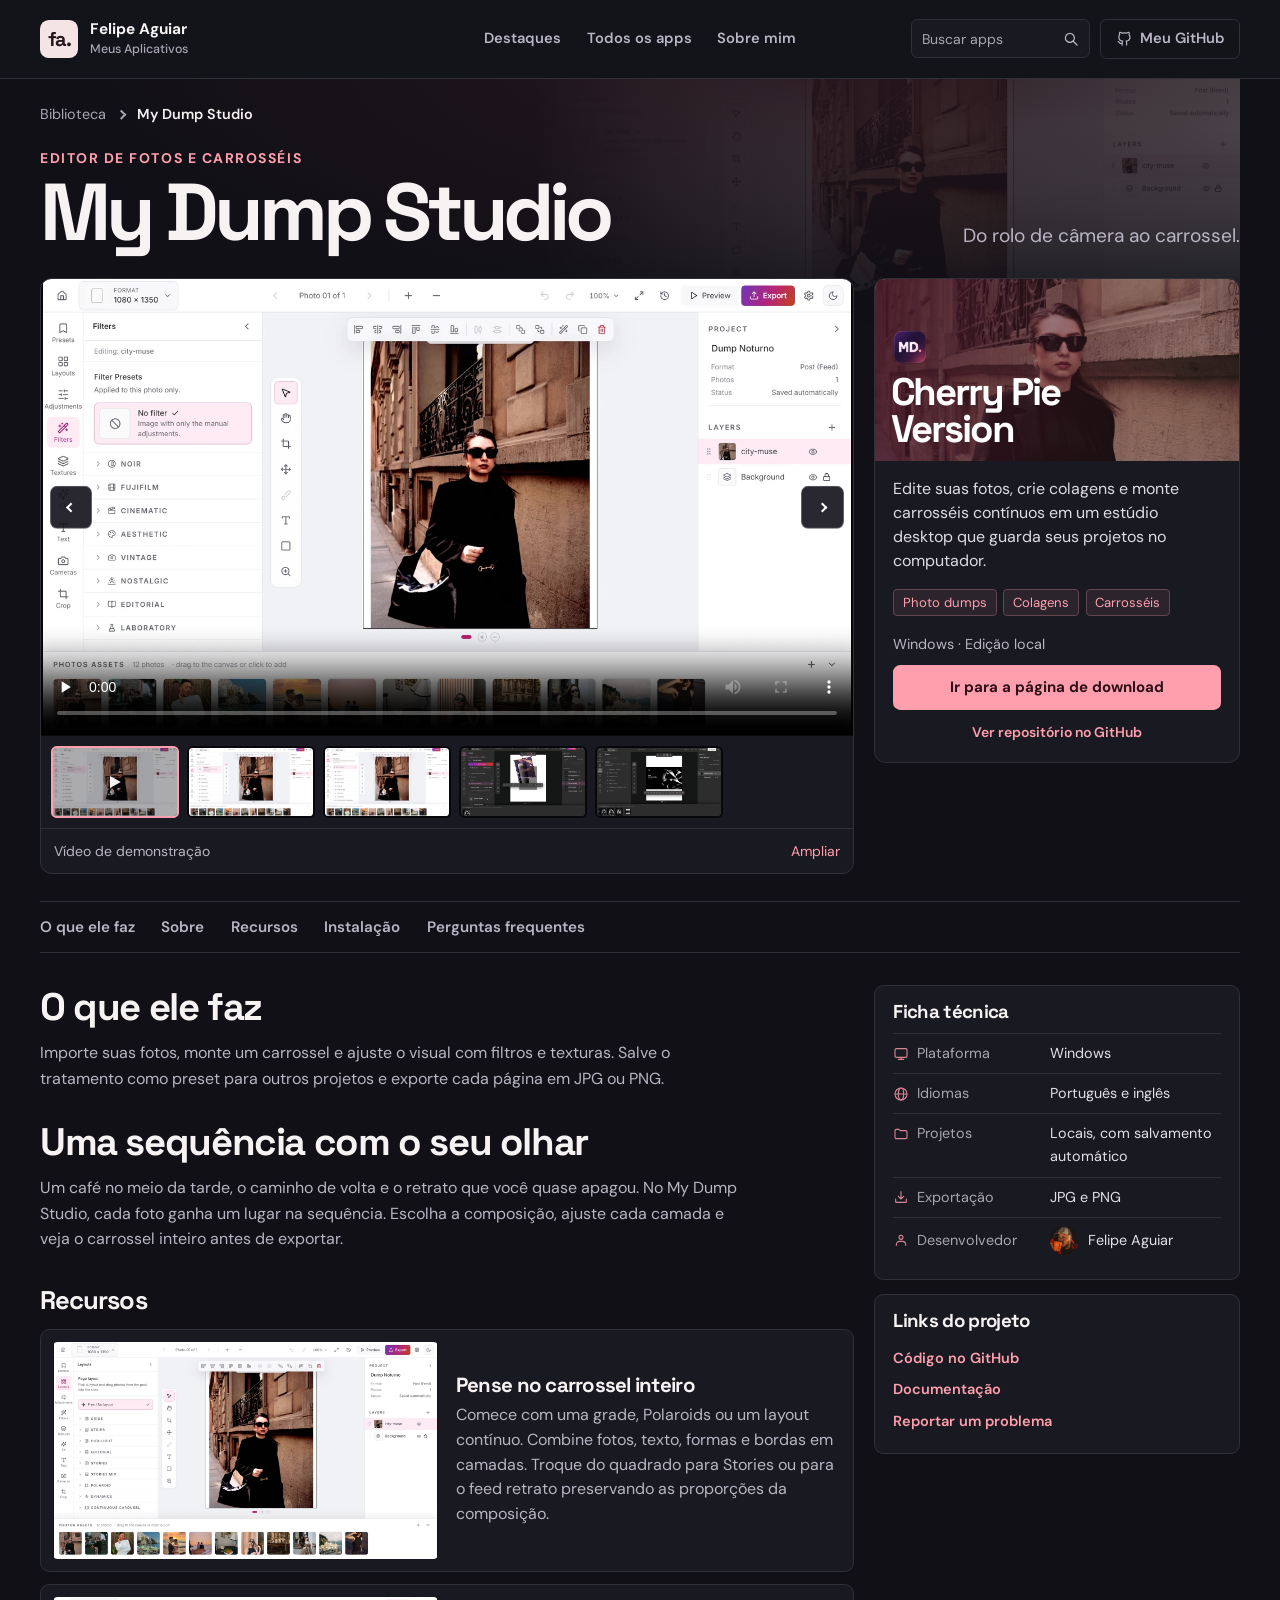
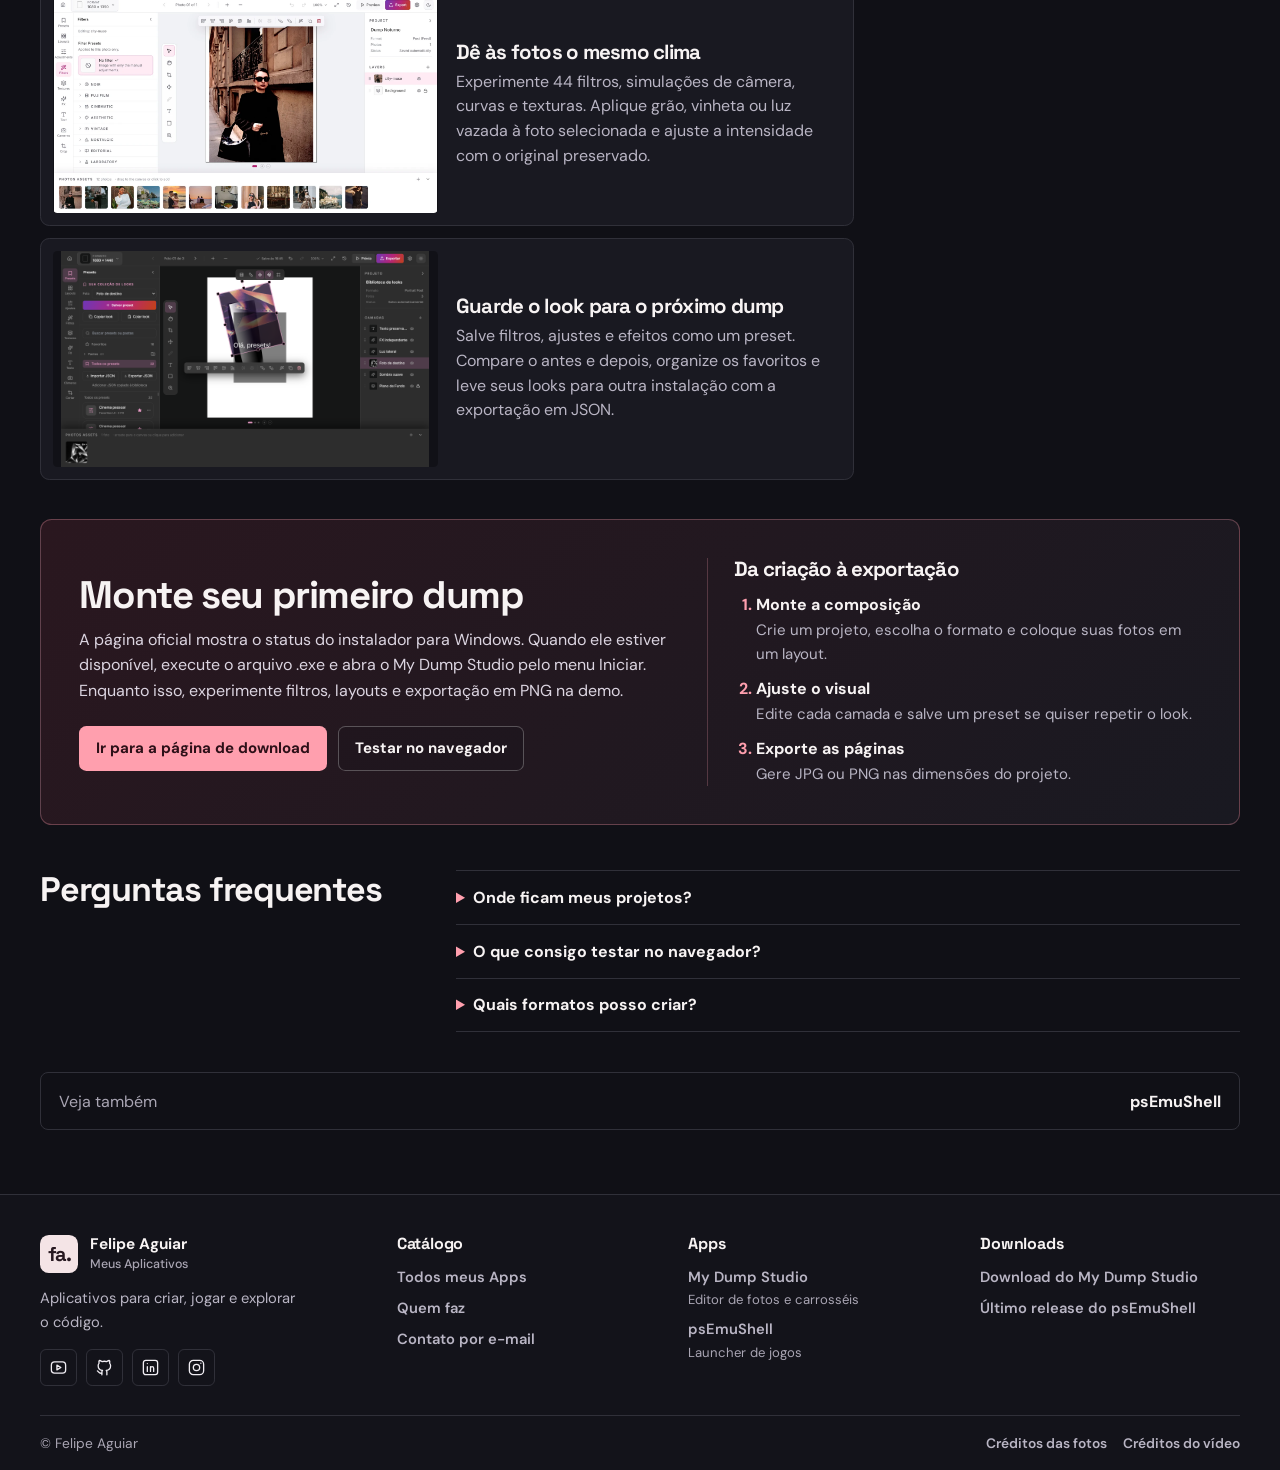
==== projetos/dump-studio/index.html @ 1579f142 "Adiciona resumo e ícones às páginas de produtos" ====
<!doctype html>
<html lang="pt-BR">
<head>
<meta charset="utf-8">
<meta name="viewport" content="width=device-width, initial-scale=1">
<meta name="theme-color" content="#101016">
<meta name="description" content="Edite suas fotos, crie colagens e monte carrosséis contínuos em um estúdio desktop que guarda seus projetos no computador.">
<meta property="og:type" content="website">
<meta property="og:title" content="My Dump Studio | Apps de Felipe Aguiar">
<meta property="og:description" content="Edite suas fotos, crie colagens e monte carrosséis contínuos em um estúdio desktop que guarda seus projetos no computador.">
<meta property="og:url" content="https://felipeaguiarcode.github.io/apps/projetos/dump-studio/">
<meta property="og:image" content="https://felipeaguiarcode.github.io/apps/assets/projects/dump/editor-filters.webp">
<link rel="canonical" href="https://felipeaguiarcode.github.io/apps/projetos/dump-studio/">
<link rel="icon" href="../../assets/favicon.svg" type="image/svg+xml">
<link rel="preconnect" href="https://fonts.googleapis.com">
<link rel="preconnect" href="https://fonts.gstatic.com" crossorigin>
<link href="https://fonts.googleapis.com/css2?family=DM+Sans:wght@400;500;600;700&family=Space+Grotesk:wght@400;500;600;700&display=swap" rel="stylesheet">
<link rel="stylesheet" href="../../assets/css/portfolio.css">
<title>My Dump Studio | Apps de Felipe Aguiar</title>
</head>
<body class="theme-dump">
<a class="skip-link" href="#conteudo">Pular para o conteúdo</a>
<header class="site-header">
  <div class="shell header-inner">
    <a class="brand" href="../../index.html"><span class="brand-mark" aria-hidden="true">fa.</span><span>Felipe Aguiar <small>Meus Aplicativos</small></span></a>
    <nav class="site-nav" aria-label="Menu principal">
      <a href="../../index.html#destaques">Destaques</a>
      <a href="../../index.html#projetos">Todos os apps</a>
      <a href="../../index.html#sobre">Sobre mim</a>
    </nav>
    <div class="header-actions">
      <form class="search-field site-search" role="search" aria-label="Busca principal" action="../../index.html#projetos" method="get">
        <input type="search" name="q" placeholder="Buscar apps" aria-label="Buscar apps" enterkeyhint="search">
        <button type="submit" aria-label="Pesquisar"><svg viewBox="0 0 24 24" width="18" height="18" fill="none" stroke="currentColor" stroke-width="1.65" stroke-linecap="round" stroke-linejoin="round" aria-hidden="true"><circle cx="10.5" cy="10.5" r="6"/><path d="m15 15 5 5"/></svg></button>
      </form>
      <a class="header-source" href="https://github.com/felipeAguiarCode" target="_blank" rel="noopener noreferrer"><svg viewBox="0 0 24 24" width="17" height="17" fill="none" stroke="currentColor" stroke-width="1.65" stroke-linecap="round" stroke-linejoin="round" aria-hidden="true"><path d="M9 19c-4.3 1.3-4.3-2.2-6-2.7m12 5v-3.3a2.9 2.9 0 0 0-.8-2.2c2.7-.3 5.5-1.3 5.5-6a4.7 4.7 0 0 0-1.3-3.3 4.3 4.3 0 0 0-.1-3.3s-1-.3-3.4 1.3a12.6 12.6 0 0 0-6.2 0C6.3 2.9 5.3 3.2 5.3 3.2a4.3 4.3 0 0 0-.1 3.3A4.7 4.7 0 0 0 4 9.8c0 4.7 2.8 5.7 5.5 6a2.9 2.9 0 0 0-.8 2.2v3.3"/></svg><span>Meu GitHub</span></a>
    </div>
  </div>
</header>
  <main id="conteudo" class="shell project">
  <div class="project-hero">
      <img class="project-backdrop" src="../../assets/projects/dump/editor-filters.webp" alt="">
    <nav class="breadcrumb" aria-label="Caminho da página"><a href="../../index.html">Biblioteca</a><span class="chevron" aria-hidden="true"></span><span aria-current="page">My Dump Studio</span></nav>
    <div class="project-heading">
      <div><p class="kicker">Editor de fotos e carrosséis</p><h1>My Dump Studio</h1></div>
      <p>Do rolo de câmera ao carrossel.</p>
    </div>
  </div>

  <div class="showcase">
    <figure class="gallery" data-gallery id="midia" aria-label="Galeria de My Dump Studio">
      <div class="gallery-stage" data-stage>
        <div class="gallery-media" data-media>
          <video src="../../assets/projects/dump/demo.mp4" poster="../../assets/projects/dump/editor-filters.webp" controls playsinline preload="none" aria-label="Vídeo de demonstração de My Dump Studio"></video>
        </div>
        <button class="gallery-nav previous" type="button" data-step="-1" aria-label="Mídia anterior" hidden><span class="chevron" aria-hidden="true"></span></button>
        <button class="gallery-nav next" type="button" data-step="1" aria-label="Próxima mídia" hidden><span class="chevron" aria-hidden="true"></span></button>
      </div>
      <div class="gallery-thumbs" data-thumbs role="group" aria-label="Vídeo e capturas" hidden>
        <button type="button" class="gallery-thumb" data-image="../../assets/projects/dump/editor-filters.webp" data-video="../../assets/projects/dump/demo.mp4" aria-label="Vídeo de demonstração" aria-pressed="true"><img src="../../assets/projects/dump/editor-filters.webp" alt="" loading="lazy"><span class="thumb-play"><span class="play-icon" aria-hidden="true"></span></span></button>
          <button type="button" class="gallery-thumb" data-image="../../assets/projects/dump/editor-filters.webp" aria-label="Painel de filtros e camadas do editor" aria-pressed="false"><img src="../../assets/projects/dump/editor-filters.webp" alt="" loading="lazy"></button>
          <button type="button" class="gallery-thumb" data-image="../../assets/projects/dump/editor-layouts.webp" aria-label="Layouts para colagens e carrosséis" aria-pressed="false"><img src="../../assets/projects/dump/editor-layouts.webp" alt="" loading="lazy"></button>
          <button type="button" class="gallery-thumb" data-image="../../assets/projects/dump/presets.png" aria-label="Biblioteca de presets no tema Noir" aria-pressed="false"><img src="../../assets/projects/dump/presets.png" alt="" loading="lazy"></button>
          <button type="button" class="gallery-thumb" data-image="../../assets/projects/dump/textures.png" aria-label="Painel de texturas e efeitos" aria-pressed="false"><img src="../../assets/projects/dump/textures.png" alt="" loading="lazy"></button>
      </div>
      <figcaption class="gallery-caption">
        <span data-caption aria-live="polite">Vídeo de demonstração</span>
        <button class="text-button" type="button" data-expand hidden>Ampliar</button>
      </figcaption>
    </figure>
    <aside class="summary" aria-label="Resumo de My Dump Studio">
      <div class="summary-art summary-art-dump">
        <img src="../../assets/projects/dump/city-muse.jpg" alt=""><span><img src="../../assets/projects/dump/app-icon.png" alt="" width="38" height="38"> Cherry Pie<br>Version</span>
      </div>
      <div class="summary-copy">
        <p>Edite suas fotos, crie colagens e monte carrosséis contínuos em um estúdio desktop que guarda seus projetos no computador.</p>
        <ul class="tags"><li>Photo dumps</li><li>Colagens</li><li>Carrosséis</li></ul>
        <p class="platform">Windows · Edição local</p>
        <a class="button primary" href="https://felipeaguiarcode.github.io/dump-studio/#download" target="_blank" rel="noopener noreferrer">Ir para a página de download</a>
        <a class="text-link" href="https://github.com/felipeAguiarCode/dump-studio" target="_blank" rel="noopener noreferrer">Ver repositório no GitHub</a>
      </div>
    </aside>
  </div>

  <nav class="section-nav" aria-label="Nesta página">
    <a href="#o-que-ele-faz">O que ele faz</a><a href="#sobre">Sobre</a><a href="#recursos">Recursos</a><a href="#instalacao">Instalação</a><a href="#perguntas">Perguntas frequentes</a>
  </nav>

  <div class="project-body">
    <div class="project-story">
      <section class="story-intro" id="o-que-ele-faz" aria-labelledby="product-purpose-title">
        <h2 id="product-purpose-title">O que ele faz</h2>
        <p>Importe suas fotos, monte um carrossel e ajuste o visual com filtros e texturas. Salve o tratamento como preset para outros projetos e exporte cada página em JPG ou PNG.</p>
      </section>
      <section class="story-intro" id="sobre">
        <h2>Uma sequência com o seu olhar</h2>
        <p>Um café no meio da tarde, o caminho de volta e o retrato que você quase apagou. No My Dump Studio, cada foto ganha um lugar na sequência. Escolha a composição, ajuste cada camada e veja o carrossel inteiro antes de exportar.</p>
      </section>
      <section class="feature-list" id="recursos" aria-labelledby="features-title">
        <h2 id="features-title">Recursos</h2>
        <article class="feature">
          <img src="../../assets/projects/dump/editor-layouts.webp" alt="Layouts para colagens e carrosséis" loading="lazy">
          <div><h3>Pense no carrossel inteiro</h3><p>Comece com uma grade, Polaroids ou um layout contínuo. Combine fotos, texto, formas e bordas em camadas. Troque do quadrado para Stories ou para o feed retrato preservando as proporções da composição.</p></div>
        </article>
          <article class="feature">
          <img src="../../assets/projects/dump/editor-filters.webp" alt="Painel de filtros e camadas do editor" loading="lazy">
          <div><h3>Dê às fotos o mesmo clima</h3><p>Experimente 44 filtros, simulações de câmera, curvas e texturas. Aplique grão, vinheta ou luz vazada à foto selecionada e ajuste a intensidade com o original preservado.</p></div>
        </article>
          <article class="feature">
          <img src="../../assets/projects/dump/presets.png" alt="Biblioteca de presets no tema Noir" loading="lazy">
          <div><h3>Guarde o look para o próximo dump</h3><p>Salve filtros, ajustes e efeitos como um preset. Compare o antes e depois, organize os favoritos e leve seus looks para outra instalação com a exportação em JSON.</p></div>
        </article>
      </section>
    </div>
    <aside class="project-facts" aria-label="Ficha técnica e documentação">
      <section class="info-card">
        <h2>Ficha técnica</h2>
        <dl class="facts"><div><dt><svg viewBox="0 0 24 24" width="16" height="16" fill="none" stroke="currentColor" stroke-width="1.65" stroke-linecap="round" stroke-linejoin="round" aria-hidden="true"><rect x="3" y="4" width="18" height="13" rx="2"/><path d="M12 17v3m-4 0h8"/></svg><span>Plataforma</span></dt><dd>Windows</dd></div><div><dt><svg viewBox="0 0 24 24" width="16" height="16" fill="none" stroke="currentColor" stroke-width="1.65" stroke-linecap="round" stroke-linejoin="round" aria-hidden="true"><circle cx="12" cy="12" r="9"/><ellipse cx="12" cy="12" rx="4" ry="9"/><path d="M3 12h18"/></svg><span>Idiomas</span></dt><dd>Português e inglês</dd></div><div><dt><svg viewBox="0 0 24 24" width="16" height="16" fill="none" stroke="currentColor" stroke-width="1.65" stroke-linecap="round" stroke-linejoin="round" aria-hidden="true"><path d="M3 7a2 2 0 0 1 2-2h4l2 2h8a2 2 0 0 1 2 2v8a2 2 0 0 1-2 2H5a2 2 0 0 1-2-2V7Z"/></svg><span>Projetos</span></dt><dd>Locais, com salvamento automático</dd></div><div><dt><svg viewBox="0 0 24 24" width="16" height="16" fill="none" stroke="currentColor" stroke-width="1.65" stroke-linecap="round" stroke-linejoin="round" aria-hidden="true"><path d="M12 4v11m-4-4 4 4 4-4M4 15v4a1 1 0 0 0 1 1h14a1 1 0 0 0 1-1v-4"/></svg><span>Exportação</span></dt><dd>JPG e PNG</dd></div><div><dt><svg viewBox="0 0 24 24" width="16" height="16" fill="none" stroke="currentColor" stroke-width="1.65" stroke-linecap="round" stroke-linejoin="round" aria-hidden="true"><circle cx="12" cy="8" r="3"/><path d="M5 20v-1a5 5 0 0 1 5-5h4a5 5 0 0 1 5 5v1"/></svg><span>Desenvolvedor</span></dt><dd class="fact-person"><img src="../../assets/felipe-aguiar.jpg" width="30" height="30" alt="" loading="lazy">Felipe Aguiar</dd></div></dl>
      </section>
      <section class="info-card">
        <h2>Links do projeto</h2>
        <a class="text-link" href="https://github.com/felipeAguiarCode/dump-studio" target="_blank" rel="noopener noreferrer">Código no GitHub</a>
        <a class="text-link" href="https://github.com/felipeAguiarCode/dump-studio/blob/main/README.pt-BR.md" target="_blank" rel="noopener noreferrer">Documentação</a>
        <a class="text-link" href="https://github.com/felipeAguiarCode/dump-studio/issues" target="_blank" rel="noopener noreferrer">Reportar um problema</a>
      </section>
    </aside>
  </div>

  <section class="install" id="instalacao" aria-labelledby="install-title">
    <div class="install-copy">
      <h2 id="install-title">Monte seu primeiro dump</h2>
      <p>A página oficial mostra o status do instalador para Windows. Quando ele estiver disponível, execute o arquivo .exe e abra o My Dump Studio pelo menu Iniciar. Enquanto isso, experimente filtros, layouts e exportação em PNG na demo.</p>
      <div class="actions"><a class="button primary" href="https://felipeaguiarcode.github.io/dump-studio/#download" target="_blank" rel="noopener noreferrer">Ir para a página de download</a><a class="button secondary" href="https://felipeaguiarcode.github.io/dump-studio/#play" target="_blank" rel="noopener noreferrer">Testar no navegador</a></div>
    </div>
    <div class="install-steps">
      <h3>Da criação à exportação</h3>
      <ol><li><strong>Monte a composição</strong><p>Crie um projeto, escolha o formato e coloque suas fotos em um layout.</p></li><li><strong>Ajuste o visual</strong><p>Edite cada camada e salve um preset se quiser repetir o look.</p></li><li><strong>Exporte as páginas</strong><p>Gere JPG ou PNG nas dimensões do projeto.</p></li></ol>
    </div>
  </section>

  <section class="faq" id="perguntas" aria-labelledby="faq-title">
    <h2 id="faq-title">Perguntas frequentes</h2>
    <div><details><summary>Onde ficam meus projetos?</summary><p>Os projetos ficam no computador e têm salvamento automático. Você pode começar a editar sem criar uma conta.</p></details>
        <details><summary>O que consigo testar no navegador?</summary><p>A demo usa fotos de exemplo para testar looks, intensidade, layouts e prévias em PNG. As ferramentas de camadas e a biblioteca de presets ficam no aplicativo desktop.</p></details>
        <details><summary>Quais formatos posso criar?</summary><p>O editor oferece formatos quadrado, retrato, horizontal e Stories. Cada página pode ser exportada em JPG ou PNG.</p></details></div>
  </section>

  <nav class="other-project" aria-label="Outro app do portfólio">
    <span>Veja também</span><a href="../ps5-emushell/index.html">psEmuShell</a>
  </nav>
</main>
<footer class="site-footer" id="contato">
  <div class="shell">
    <div class="footer-grid">
      <div class="footer-brand">
        <a class="brand" href="../../index.html"><span class="brand-mark" aria-hidden="true">fa.</span><span>Felipe Aguiar <small>Meus Aplicativos</small></span></a>
        <p>Aplicativos para criar, jogar e explorar o código.</p>
        <nav class="footer-socials" aria-label="Redes sociais">
          <a href="https://www.youtube.com/@devaguia/videos" target="_blank" rel="noopener noreferrer" aria-label="YouTube" title="YouTube"><svg viewBox="0 0 24 24" width="19" height="19" fill="none" stroke="currentColor" stroke-width="1.65" stroke-linecap="round" stroke-linejoin="round" aria-hidden="true"><rect x="3" y="5" width="18" height="14" rx="4"/><path d="m10 9 5 3-5 3Z"/></svg></a>
          <a href="https://github.com/felipeAguiarCode" target="_blank" rel="noopener noreferrer" aria-label="GitHub" title="GitHub"><svg viewBox="0 0 24 24" width="19" height="19" fill="none" stroke="currentColor" stroke-width="1.65" stroke-linecap="round" stroke-linejoin="round" aria-hidden="true"><path d="M9 19c-4.3 1.3-4.3-2.2-6-2.7m12 5v-3.3a2.9 2.9 0 0 0-.8-2.2c2.7-.3 5.5-1.3 5.5-6a4.7 4.7 0 0 0-1.3-3.3 4.3 4.3 0 0 0-.1-3.3s-1-.3-3.4 1.3a12.6 12.6 0 0 0-6.2 0C6.3 2.9 5.3 3.2 5.3 3.2a4.3 4.3 0 0 0-.1 3.3A4.7 4.7 0 0 0 4 9.8c0 4.7 2.8 5.7 5.5 6a2.9 2.9 0 0 0-.8 2.2v3.3"/></svg></a>
          <a href="https://www.linkedin.com/in/felipeaguiar-exe/" target="_blank" rel="noopener noreferrer" aria-label="LinkedIn" title="LinkedIn"><svg viewBox="0 0 24 24" width="19" height="19" fill="none" stroke="currentColor" stroke-width="1.65" stroke-linecap="round" stroke-linejoin="round" aria-hidden="true"><rect x="3" y="3" width="18" height="18" rx="3"/><path d="M8 11v6m0-10v.1M12 17v-6m0 2a2 2 0 0 1 4 0v4"/></svg></a>
          <a href="https://www.instagram.com/felipeaguiar.exe/" target="_blank" rel="noopener noreferrer" aria-label="Instagram" title="Instagram"><svg viewBox="0 0 24 24" width="19" height="19" fill="none" stroke="currentColor" stroke-width="1.65" stroke-linecap="round" stroke-linejoin="round" aria-hidden="true"><rect x="3" y="3" width="18" height="18" rx="5"/><circle cx="12" cy="12" r="4"/><path d="M17.5 6.6h.01"/></svg></a>
        </nav>
      </div>
      <nav class="footer-col" aria-label="Catálogo">
        <h2>Catálogo</h2>
        <a href="../../index.html#projetos">Todos meus Apps</a>
        <a href="../../index.html#sobre">Quem faz</a>
        <a href="mailto:felipeaguiar.social@gmail.com">Contato por e-mail</a>
      </nav>
      <nav class="footer-col" aria-label="Aplicativos">
        <h2>Apps</h2>
        <a href="../../projetos/dump-studio/index.html">My Dump Studio<small>Editor de fotos e carrosséis</small></a>
        <a href="../../projetos/ps5-emushell/index.html">psEmuShell<small>Launcher de jogos</small></a>
      </nav>
      <nav class="footer-col" aria-label="Downloads">
        <h2>Downloads</h2>
        <a href="https://felipeaguiarcode.github.io/dump-studio/#download" target="_blank" rel="noopener noreferrer">Download do My Dump Studio</a>
        <a href="https://github.com/felipeAguiarCode/PS5EmuShell/releases/latest" target="_blank" rel="noopener noreferrer">Último release do psEmuShell</a>
      </nav>
    </div>
    <div class="footer-bottom">
      <span>© Felipe Aguiar</span>
      <nav aria-label="Créditos da mídia"><a href="https://felipeaguiarcode.github.io/dump-studio/credits.html" target="_blank" rel="noopener noreferrer">Créditos das fotos</a><a href="../../assets/projects/dump/credits.md" target="_blank" rel="noopener noreferrer">Créditos do vídeo</a></nav>
    </div>
  </div>
</footer>
<script src="../../assets/js/project.js" defer></script>
</body>
</html>
---- assets/css/portfolio.css ----
:root {
  color-scheme: dark;
  --bg: #101016;
  --surface: #191921;
  --surface-strong: #202029;
  --line: #303039;
  --text: #f7f3f3;
  --muted: #b9b5c4;
  --dim: #a9a5b3;
  --accent: #ff9fae;
  --ink: #2d1018;
  --wash: #2a171f;
  --font: 'DM Sans', system-ui, sans-serif;
  --display: 'Space Grotesk', var(--font);
}
* { box-sizing: border-box; }
html { scroll-behavior: smooth; }
body { margin: 0; background: var(--bg); color: var(--text); font: 1rem/1.6 var(--font); }
img, video { display: block; max-width: 100%; }
a { color: inherit; text-decoration: none; }
button { color: inherit; font: inherit; }
button:not(:disabled), summary { cursor: pointer; }
[hidden] { display: none !important; }
:focus-visible { outline: 2px solid var(--accent); outline-offset: 5px; }
h1, h2, h3, p, figure, dl, ul, ol { margin: 0; }
h1, h2, h3 { font-family: var(--display); line-height: 1.12; letter-spacing: -.036em; }
h2 { font-size: clamp(1.75rem, 3vw, 2.6rem); text-wrap: balance; }
h3 { font-size: 1.28rem; }
section[id], figure[id] { scroll-margin-top: 1.5rem; }
.shell { width: min(100% - 5rem, 77.5rem); margin-inline: auto; }

.theme-ps5 {
  --accent: #aabaff;
  --ink: #131a37;
  --wash: #1a203b;
}
.skip-link {
  position: fixed;
  z-index: 10;
  top: 1rem;
  left: 1rem;
  padding: .65rem 1rem;
  transform: translateY(-200%);
  color: var(--ink);
  background: var(--accent);
}
.skip-link:focus { transform: none; }

.site-header { border-bottom: 1px solid var(--line); background: #13131a; }
.header-inner {
  display: grid;
  grid-template-columns: 1fr auto 1fr;
  align-items: center;
  gap: 1.5rem;
  min-height: 4.85rem;
}
.brand {
  display: flex;
  align-items: center;
  gap: .72rem;
  width: fit-content;
  color: var(--text);
  font-size: .96rem;
  font-weight: 700;
  line-height: 1.25;
  white-space: nowrap;
}
.brand-mark {
  display: grid;
  width: 2.38rem;
  height: 2.38rem;
  place-items: center;
  border-radius: .55rem;
  background: #f4e4e6;
  color: #271820;
  font: 700 1.25rem/1 var(--display);
  letter-spacing: -.08em;
}
.brand small { display: block; margin-top: .15rem; color: var(--dim); font-size: .78rem; font-weight: 500; }
.site-nav, .site-footer nav { display: flex; flex-wrap: wrap; align-items: center; gap: .65rem 1.6rem; }
.site-nav a, .header-source, .site-footer nav a {
  color: var(--muted);
  font-size: .92rem;
  font-weight: 600;
}
.site-nav a:hover, .site-footer nav a:hover, .header-source:hover { color: var(--text); }
.header-actions { display: flex; align-items: center; justify-self: end; gap: .65rem; }
.search-field {
  display: flex;
  align-items: stretch;
  border: 1px solid var(--line);
  border-radius: .4rem;
  background: var(--surface);
}
.site-search { width: clamp(10rem, 14vw, 13rem); }
.search-field:focus-within { border-color: var(--accent); }
.search-field input {
  flex: 1;
  min-width: 0;
  width: 100%;
  padding: .45rem .15rem .45rem .65rem;
  border: 0;
  outline: none;
  background: transparent;
  color: var(--text);
  font: inherit;
  font-size: .88rem;
}
.search-field input::placeholder { color: var(--dim); }
.site-search button {
  display: grid;
  flex: 0 0 2.25rem;
  place-items: center;
  padding: 0;
  border: 0;
  border-radius: 0 .35rem .35rem 0;
  background: transparent;
  color: var(--muted);
}
.site-search button:hover { color: var(--text); background: #ffffff0b; }
.site-search button:focus-visible { outline-offset: -3px; }
.header-source { display: inline-flex; align-items: center; gap: .44rem; white-space: nowrap; justify-self: end; border: 1px solid var(--line); padding: .44rem .9rem; border-radius: .4rem; }
.header-source:hover { border-color: var(--dim); }

.home { padding: 2.15rem 0 4.75rem; }
.story-stage { position: relative; }
.story-slides {
  border: 1px solid #49303c;
  border-radius: 1rem;
  overflow: hidden;
  isolation: isolate;
  display: grid;
}
.hero-slide {
  grid-area: 1 / 1;
  display: grid;
  grid-template-columns: minmax(0, .87fr) minmax(0, 1.13fr);
  grid-template-rows: 1fr auto;
  background: linear-gradient(130deg, #301a24, #1b141d 48%, #22151f);
  opacity: 0;
  visibility: hidden;
  transition: opacity .3s ease, visibility 0s linear .3s;
}
.hero-slide.is-current { z-index: 1; opacity: 1; visibility: visible; transition-delay: 0s; }
.hero-slide.theme-dump { position: relative; }
.hero-slide.theme-ps5 { background: linear-gradient(125deg, #151826, #1a1d36 62%); }
.featured-ribbon {
  position: absolute;
  z-index: 2;
  top: 1.75rem;
  left: -3.25rem;
  width: 11.75rem;
  padding: .3rem 0;
  overflow: hidden;
  transform: rotate(-45deg);
  border-block: 1px solid #ffd9df80;
  background: linear-gradient(100deg, #e67891, #ffadbc 50%, #e67891);
  box-shadow: 0 .22rem .55rem #160a1480;
  color: var(--ink);
  font-size: .78rem;
  font-weight: 800;
  letter-spacing: .1em;
  text-align: center;
  text-transform: uppercase;
  pointer-events: none;
}
.featured-ribbon > span { position: relative; z-index: 1; }
.featured-ribbon::after {
  position: absolute;
  inset: 0;
  background: linear-gradient(105deg, transparent 30%, #ffffffab 50%, transparent 70%);
  transform: translateX(-110%);
  content: '';
}
.hero-slide.is-current .featured-ribbon::after { animation: featured-ribbon-flow 4.8s ease-in-out infinite; }
.home-hero:has(.story-toggle[data-paused="true"]) .featured-ribbon::after { animation-play-state: paused; }
@keyframes featured-ribbon-flow {
  0%, 22% { transform: translateX(-110%); }
  58%, 100% { transform: translateX(110%); }
}
.story-arrow {
  position: absolute;
  z-index: 2;
  top: 50%;
  display: grid;
  place-items: center;
  width: 2.75rem;
  height: 3.75rem;
  padding: 0;
  border: 1px solid #ffffff42;
  border-radius: .5rem;
  background: #16141de8;
  color: #fff;
  transform: translateY(-50%);
}
.story-arrow:hover { background: #302938; border-color: #ffffff80; }
.story-arrow .chevron { width: .65rem; height: .65rem; }
.story-arrow.previous { left: -1.05rem; }
.story-arrow.previous .chevron { transform: rotate(135deg); }
.story-arrow.next { right: -1.05rem; }
.story-controls {
  position: relative;
  display: flex;
  justify-content: center;
  align-items: center;
  margin-top: .62rem;
}
.story-track { display: flex; gap: .4rem; }
.story-button {
  display: grid;
  place-items: center;
  width: 2.5rem;
  min-height: 2rem;
  padding: 0;
  border: 0;
  border-radius: .4rem;
  background: transparent;
}
.story-button span {
  width: 1.85rem;
  height: .44rem;
  border-radius: 1rem;
  background: #ffffff58;
}
.story-button[aria-pressed="true"] span { background: #fff; }
.story-button:not([aria-pressed="true"]):hover span { background: #ffffffa6; }
.story-toggle {
  position: absolute;
  right: 0;
  display: grid;
  place-items: center;
  width: 2rem;
  height: 2rem;
  padding: 0;
  border: 1px solid var(--line);
  border-radius: .38rem;
  background: #15141c;
  color: var(--muted);
}
.story-toggle:hover { background: #25202e; color: #fff; }
.story-toggle span { width: .58rem; height: .69rem; border-inline: 2px solid currentColor; }
.story-toggle[data-paused="true"] span { border: 0; background: currentColor; clip-path: polygon(0 0, 100% 50%, 0 100%); }
.sr-only {
  position: absolute;
  width: 1px;
  height: 1px;
  padding: 0;
  overflow: hidden;
  clip-path: inset(50%);
  white-space: nowrap;
}
.hero-copy {
  position: relative;
  z-index: 1;
  display: flex;
  flex-direction: column;
  align-items: flex-start;
  justify-content: center;
  padding: clamp(1.75rem, 5vw, 4.25rem);
}
.kicker {
  display: flex;
  align-items: center;
  gap: .55rem;
  color: var(--accent);
  font-size: .875rem;
  font-weight: 700;
  letter-spacing: .11em;
  line-height: 1.35;
  text-transform: uppercase;
}
.hero-copy h2 {
  margin-block: .9rem 1rem;
  font-size: clamp(3.25rem, 6.7vw, 7.25rem);
  line-height: .84;
  letter-spacing: -.085em;
}
.theme-ps5 .hero-copy h2 { font-size: clamp(2.25rem, 5vw, 4.75rem); }
.theme-ps5 .hero-summary { color: #d2d7ec; }
.hero-slide.theme-ps5 .app-strip { border-color: #353d62; background: #1c2035; color: #cbd2ed; }
.hero-slide.theme-ps5 .strip-brand { color: #e4e8ff; }
.title-period { color: var(--accent); }
.hero-lede { max-width: 25ch; font: 600 clamp(1.25rem, 2.25vw, 1.85rem)/1.15 var(--display); letter-spacing: -.035em; }
.hero-summary { max-width: 35ch; margin-top: .65rem; color: #ddd0d8; }
.actions { display: flex; flex-wrap: wrap; align-items: center; gap: .65rem; }
.hero-copy .actions, .install-copy .actions { margin-top: 1.4rem; }
.button {
  display: inline-flex;
  justify-content: center;
  align-items: center;
  padding: .62rem 1rem;
  min-height: 2.85rem;
  border: 1px solid transparent;
  border-radius: .46rem;
  font-size: .94rem;
  font-weight: 700;
  line-height: 1.25;
  text-align: center;
  transition: background .2s ease, border-color .2s ease;
}
.primary { color: var(--ink); background: var(--accent); }
.primary:hover { background: color-mix(in srgb, var(--accent), white 23%); }
.secondary { color: var(--text); border-color: #ffffff42; background: #18141b44; }
.secondary:hover { border-color: #ffffff85; background: #ffffff17; }

.hero-art {
  position: relative;
  min-height: 31.75rem;
  overflow: hidden;
  isolation: isolate;
  background: radial-gradient(ellipse at 66% 20%, #9b3d57 0, #532237 36%, #291722 74%);
}
.hero-art::after {
  position: absolute;
  z-index: -1;
  inset: 0;
  background: linear-gradient(90deg, #251722, transparent 32%, #1e111a21 82%), linear-gradient(0deg, #1a101a, transparent 23%);
  content: '';
}
.launcher-art { background: #181b30; }
.launcher-art img { position: absolute; inset: 0; width: 100%; height: 100%; object-fit: cover; object-position: 54%; }
.launcher-art::after {
  z-index: 1;
  background: linear-gradient(90deg, #181b30, #181b3030 26%, transparent 62%),
    linear-gradient(0deg, #151829bb, transparent 24%);
}
.art-grid {
  position: absolute;
  z-index: -2;
  inset: 0;
  background: repeating-linear-gradient(90deg, #ffb6c620 0 1px, transparent 1px 2.5rem), repeating-linear-gradient(#ffb6c620 0 1px, transparent 1px 2.5rem);
  mask-image: radial-gradient(ellipse at 63% 46%, #000 4%, #0008 55%, #0000 91%);
}
.print {
  position: absolute;
  width: 31%;
  aspect-ratio: 4 / 5;
  object-fit: cover;
  border: .42rem solid #f2e3df;
  border-bottom-width: 1.65rem;
  box-shadow: 0 16px 42px #130b1570;
}
.print-left { left: 6%; top: 24%; transform: rotate(-15deg); }
.print-right { right: 6%; top: 13%; transform: rotate(13deg); }
.print-main {
  top: 8%;
  left: 31%;
  width: 36%;
  transform: rotate(-4deg);
  object-position: 50% 43%;
}
.art-spark { position: absolute; z-index: 1; top: 7%; left: 22%; color: #ffd0db; font-size: clamp(2.2rem, 5vw, 4.7rem); line-height: 1; }
.art-editor {
  position: absolute;
  z-index: 2;
  bottom: 6%;
  right: 8%;
  width: 53%;
  overflow: hidden;
  border: 1px solid #e6a5b56e;
  border-radius: .55rem;
  box-shadow: 0 18px 55px #100810d0;
  transform: rotate(3deg);
}
.art-editor img { width: 100%; }
.app-strip {
  grid-column: 1 / -1;
  display: flex;
  flex-wrap: wrap;
  gap: .55rem 1.8rem;
  align-items: center;
  padding: .85rem clamp(1.1rem, 3vw, 2rem);
  border-top: 1px solid #4b313d;
  color: #dac8d0;
  background: #211720;
  font-size: .88rem;
}
.strip-brand { display: inline-flex; gap: .5rem; align-items: center; color: #ffe5ec; font-weight: 700; }
.strip-brand img { object-fit: contain; }
.app-strip > :last-child { margin-left: auto; }

.home-catalog { margin-top: 2.9rem; }
.section-heading { margin-bottom: 1.15rem; }
.section-heading h2 { font-size: clamp(1.55rem, 3vw, 2.3rem); }
.catalog-heading { display: flex; flex-wrap: wrap; align-items: center; justify-content: space-between; gap: .75rem 1rem; }
.catalog-search { width: min(100%, 19rem); align-items: center; }
.catalog-search > svg { flex: none; margin-inline-start: .65rem; color: var(--dim); }
.catalog-search input { padding-inline: .55rem .65rem; }
.catalog-toolbar {
  margin-bottom: 1rem;
  border-bottom: 1px solid var(--line);
}
.catalog-filters {
  display: flex;
  flex-wrap: wrap;
  gap: clamp(.2rem, 1vw, .75rem);
}
.catalog-filters button {
  display: inline-flex;
  align-items: center;
  gap: .45rem;
  min-height: 2.75rem;
  padding: .45rem .75rem;
  border: 0;
  border-bottom: 2px solid transparent;
  background: transparent;
  color: var(--muted);
  font-size: .92rem;
  font-weight: 700;
}
.catalog-filters button svg { flex: none; opacity: .78; }
.catalog-filters button:hover { color: var(--text); }
.catalog-filters button[aria-pressed="true"] {
  color: var(--text);
  border-bottom-color: currentColor;
}
.catalog-filters button:is(:hover, [aria-pressed="true"]) svg { opacity: 1; }
.catalog-tab-count {
  min-width: 1.1rem;
  padding: .1rem .25rem;
  border-radius: .25rem;
  background: #ffffff0d;
  color: var(--dim);
  font-size: .75rem;
  font-weight: 600;
  font-variant-numeric: tabular-nums;
  line-height: 1.2;
  text-align: center;
}
.catalog-query { margin-bottom: 1rem; color: var(--muted); overflow-wrap: anywhere; }
.catalog-query a { color: var(--text); text-decoration: underline; text-underline-offset: .16em; }
.catalog-empty { padding: 1.25rem; border: 1px solid var(--line); border-radius: .55rem; color: var(--muted); }
.catalog-list { display: grid; gap: 1rem; }
.catalog-entry {
  display: grid;
  grid-template-columns: minmax(0, 1.04fr) minmax(0, .96fr);
  align-items: stretch;
  overflow: hidden;
  border: 1px solid #353d62;
  border-radius: .8rem;
  background: linear-gradient(125deg, #202a49, #1a1c32 72%);
}
.catalog-entry.theme-dump { border-color: #49303c; background: linear-gradient(125deg, #301a25, #211720 72%); }
.catalog-entry.theme-dump .catalog-preview { background: var(--wash); }
.catalog-preview { position: relative; min-height: 18rem; overflow: hidden; background: #15192d; }
.catalog-image { position: absolute; inset: 0; }
.catalog-image:focus-visible { outline-offset: -5px; }
.catalog-image::after { position: absolute; inset: 0; background: linear-gradient(0deg, #151933b5, transparent 42%); content: ''; pointer-events: none; }
.preview-image, .preview-video { position: absolute; inset: 0; width: 100%; height: 100%; object-fit: cover; opacity: 0; transition: opacity .25s ease; }
.preview-image.is-current, .catalog-preview.is-playing .preview-video { opacity: 1; }
.preview-toggle {
  position: absolute;
  z-index: 1;
  right: 1rem;
  bottom: 1rem;
  display: grid;
  place-items: center;
  width: 2.25rem;
  height: 2.25rem;
  padding: 0;
  border: 1px solid #ffffff58;
  border-radius: .4rem;
  background: #17192ce8;
}
.preview-toggle:hover { background: #282c48; }
.preview-toggle span { width: .62rem; height: .74rem; background: currentColor; clip-path: polygon(0 0, 100% 50%, 0 100%); }
.preview-toggle[aria-pressed="true"] span { border-inline: 2px solid currentColor; background: none; clip-path: none; }
.catalog-play {
  position: absolute;
  bottom: 1rem;
  left: 1rem;
  z-index: 1;
  display: flex;
  align-items: center;
  gap: .55rem;
  padding: .4rem .72rem;
  border: 1px solid #ffffff58;
  border-radius: .4rem;
  background: #17192ce8;
  font-size: .88rem;
  font-weight: 700;
}
.play-icon {
  display: inline-block;
  width: .68rem;
  height: .76rem;
  background: currentColor;
  clip-path: polygon(0 0, 100% 50%, 0 100%);
}
.catalog-copy { align-self: center; padding: clamp(1.4rem, 3.6vw, 3rem); }
.catalog-copy h3 { margin: .52rem 0 .72rem; font-size: clamp(2.1rem, 4vw, 3.55rem); }
.catalog-copy p:not(.kicker) { color: #d2d6e8; }
.catalog-copy .catalog-lede { margin-bottom: .25rem; color: var(--text); font-weight: 700; }
.catalog-footer { display: flex; flex-wrap: wrap; align-items: flex-end; gap: .7rem; margin-top: 1.3rem; }
.repo-stars {
  display: inline-flex;
  align-items: center;
  gap: .42rem;
  min-height: 2.15rem;
  margin-left: auto;
  padding: .2rem .56rem;
  border: 1px solid #ffffff35;
  border-radius: .38rem;
  color: var(--muted);
  font-size: .9rem;
  font-weight: 700;
  font-variant-numeric: tabular-nums;
}
.repo-stars:hover { color: var(--text); border-color: var(--muted); }
.repo-stars svg { color: var(--accent); }

.tags { display: flex; list-style: none; flex-wrap: wrap; gap: .42rem; padding: 0; margin-top: 1rem; }
.tags li {
  padding: .16rem .55rem;
  border-radius: .27rem;
  border: 1px solid color-mix(in srgb, var(--accent), transparent 72%);
  background: color-mix(in srgb, var(--accent), transparent 92%);
  color: var(--accent);
  font-size: .82rem;
  line-height: 1.5;
}

.project { padding-bottom: 4rem; }
.project-hero { position: relative; isolation: isolate; padding: 1.55rem 0 1.5rem; }
.project-backdrop {
  position: absolute;
  z-index: -2;
  inset: 0 0 auto auto;
  width: 60%;
  height: 125%;
  object-fit: cover;
  object-position: center 42%;
  opacity: .32;
  mask-image: linear-gradient(90deg, transparent 2%, black 55%), linear-gradient(0deg, transparent 0%, black 82%);
  mask-composite: intersect;
  pointer-events: none;
}
.project-hero::before {
  position: absolute;
  z-index: -1;
  inset: 0 0 -2.5rem;
  background: radial-gradient(ellipse at 68% -10%, color-mix(in srgb, var(--wash), transparent 10%), transparent 68%);
  content: '';
  pointer-events: none;
}
.breadcrumb { display: flex; align-items: center; gap: .75rem; color: var(--dim); font-size: .9rem; }
.breadcrumb a:hover { text-decoration: underline; color: var(--text); }
.breadcrumb span[aria-current] { color: var(--text); font-weight: 600; }
.chevron { display: inline-block; flex: none; width: .46rem; height: .46rem; border: solid currentColor; border-width: 0 2px 2px 0; transform: rotate(-45deg); }
.project-heading { display: flex; align-items: end; justify-content: space-between; gap: 1rem 2rem; margin-top: 1.4rem; }
.project-heading h1 { margin-top: .36rem; font-size: clamp(2.75rem, 6.3vw, 5.7rem); line-height: 1; letter-spacing: -.065em; }
.project-heading > p { padding-bottom: .15rem; color: var(--muted); font-size: clamp(1rem, 1.5vw, 1.22rem); }
.showcase { position: relative; display: grid; grid-template-columns: minmax(0, 2.22fr) minmax(0, 1fr); gap: 1.25rem; align-items: start; }
.gallery {
  min-width: 0;
  border: 1px solid var(--line);
  border-radius: .72rem;
  overflow: hidden;
  background: var(--surface);
}
.gallery-stage { position: relative; background: #08080c; }
.gallery-media { display: grid; place-items: center; aspect-ratio: 16 / 9; }
.gallery-media > * { width: 100%; height: 100%; object-fit: contain; min-height: 0; }
.gallery-stage:fullscreen { display: grid; place-items: center; }
.gallery-stage:fullscreen .gallery-media { width: 100%; height: 100%; min-height: 0; }
.gallery-nav {
  position: absolute;
  top: 50%;
  display: grid;
  place-items: center;
  width: 2.65rem;
  height: 2.65rem;
  border-radius: .45rem;
  border: 1px solid #ffffff45;
  background: #121019e6;
  color: #fff;
  transform: translateY(-50%);
}
.gallery-nav:hover { background: #333144; }
.gallery-nav.previous { left: .55rem; }
.gallery-nav.previous .chevron { transform: rotate(135deg); }
.gallery-nav.next { right: .55rem; }
.gallery-thumbs { position: relative; display: flex; gap: .5rem; padding: .65rem; overflow: auto; scrollbar-width: thin; }
.gallery-thumb {
  position: relative;
  flex: 0 0 clamp(4.6rem, 10vw, 8.2rem);
  aspect-ratio: 16 / 9;
  overflow: hidden;
  padding: 0;
  border: 2px solid transparent;
  border-radius: .35rem;
  background: #08080c;
}
.gallery-thumb:hover { border-color: var(--muted); }
.gallery-thumb[aria-pressed="true"] { border-color: var(--accent); }
.gallery-thumb:focus-visible { outline-offset: 2px; }
.gallery-thumb img { width: 100%; height: 100%; object-fit: cover; }
.thumb-play { position: absolute; inset: 0; display: grid; place-items: center; background: #0b091057; }
.thumb-play .play-icon { filter: drop-shadow(0 1px 2px black); }
.gallery-caption { display: flex; align-items: center; justify-content: space-between; gap: .5rem; padding: .55rem .8rem; min-height: 2.8rem; border-top: 1px solid var(--line); color: var(--muted); font-size: .875rem; }
.text-button { padding: 0; background: transparent; border: 0; color: var(--accent); font-size: .875rem; }
.text-button:hover, .text-link:hover { text-decoration: underline; text-underline-offset: .2rem; }

.summary { overflow: hidden; border-radius: .72rem; border: 1px solid var(--line); background: var(--surface); }
.summary-art { position: relative; isolation: isolate; overflow: hidden; aspect-ratio: 2 / 1; background: var(--wash); }
.summary-art > img { width: 100%; height: 100%; object-fit: cover; }
.summary-art::after { position: absolute; z-index: 1; inset: 0; background: linear-gradient(100deg, #16152be8, #14173731 70%); content: ''; }
.summary-art span {
  position: absolute;
  z-index: 2;
  left: 1rem;
  bottom: .85rem;
  color: #fff;
  font: 700 clamp(1.55rem, 3vw, 2.4rem)/.98 var(--display);
  letter-spacing: -.055em;
}
.summary-art-dump > img { object-position: 50% 43%; }
.summary-art-dump::after { background: linear-gradient(100deg, #401324e8, #41132136 78%); }
.summary-art-dump span img { margin-bottom: .4rem; object-fit: contain; }
.summary-copy { display: grid; padding: 1rem 1.15rem 1.15rem; }
.summary-copy > p:first-child { color: #dedbe6; line-height: 1.5; }
.platform { margin-block: 1.05rem .55rem; color: var(--muted); font-size: .9rem; }
.text-link { color: var(--accent); font-weight: 600; }
.summary-copy .text-link { width: fit-content; margin: .65rem auto 0; font-size: .875rem; }

.section-nav {
  display: flex;
  flex-wrap: wrap;
  gap: .65rem 1.65rem;
  margin-top: 1.65rem;
  padding: .82rem 0;
  border-block: 1px solid var(--line);
  color: var(--muted);
  font-size: .95rem;
  font-weight: 600;
}
.section-nav a:hover { color: var(--accent); }
.project-body { display: grid; grid-template-columns: minmax(0, 2.22fr) minmax(0, 1fr); gap: 1.25rem; padding-top: 2rem; }
.story-intro { padding-right: 1rem; }
.story-intro + .story-intro { margin-top: 1.8rem; }
.story-intro > p { max-width: 65ch; margin-top: .75rem; color: var(--muted); }
.feature-list { margin-top: 2.15rem; }
.feature-list > h2 { margin-bottom: .9rem; font-size: 1.6rem; }
.feature {
  display: grid;
  grid-template-columns: minmax(0, 1fr) minmax(0, 1fr);
  gap: 1.15rem;
  align-items: center;
  margin-bottom: .75rem;
  padding: .75rem;
  border-radius: .58rem;
  border: 1px solid var(--line);
  background: var(--surface);
}
.feature:last-child { margin-bottom: 0; }
.feature-text { display: block; padding: 1rem; }
.feature img { width: 100%; aspect-ratio: 16 / 9; object-fit: contain; border-radius: .28rem; background: #111117; }
.feature p { margin-top: .38rem; color: var(--muted); line-height: 1.55; }

.project-facts { display: grid; align-content: start; gap: .85rem; }
.info-card { container: info-card / inline-size; padding: 1rem 1.15rem; border: 1px solid var(--line); border-radius: .58rem; background: var(--surface); }
.info-card h2 { margin-bottom: .65rem; font-size: 1.17rem; }
.facts > div { display: grid; grid-template-columns: minmax(8.25rem, .92fr) minmax(0, 1.08fr); gap: .65rem; padding-block: .5rem; border-top: 1px solid var(--line); font-size: .9rem; }
.facts dt { display: flex; align-items: flex-start; gap: .45rem; color: var(--dim); }
.facts dt svg { flex: none; margin-top: .2rem; color: var(--accent); opacity: .82; }
.facts dt span, .facts dd { overflow-wrap: anywhere; }
.facts dd { margin: 0; color: #e3dfea; }
.fact-person { display: flex; align-items: center; gap: .52rem; }
.fact-person img { flex: none; width: 1.85rem; height: 1.85rem; object-fit: cover; border-radius: 50%; }
.facts > div:has(.fact-person) { align-items: center; }
.info-card .text-link { display: block; width: fit-content; padding: .26rem 0; font-size: .91rem; }
@container info-card (max-width: 16.5rem) {
  .facts > div { grid-template-columns: minmax(0, 1fr); gap: .2rem; }
  .facts dd { margin-inline-start: 1.45rem; }
}

.install {
  display: grid;
  grid-template-columns: minmax(0, 1fr) minmax(0, .83fr);
  gap: 2rem;
  align-items: center;
  margin-top: 2.4rem;
  padding: clamp(1.2rem, 3.3vw, 2.4rem);
  border: 1px solid color-mix(in srgb, var(--accent), transparent 70%);
  border-radius: .72rem;
  background: linear-gradient(135deg, var(--wash), var(--surface));
}
.install-copy > p { margin-top: .7rem; color: #dcd5e1; }
.install-steps { border-left: 1px solid color-mix(in srgb, var(--accent), transparent 76%); padding-left: 1.65rem; }
.install-steps ol { padding-left: 1.35rem; margin-top: .7rem; }
.install-steps li + li { margin-top: .65rem; }
.install-steps li::marker { color: var(--accent); font-weight: 700; }
.install-steps p { color: var(--muted); font-size: .94rem; }
.faq { display: grid; grid-template-columns: minmax(0, 1fr) minmax(0, 2fr); gap: 1.5rem; margin-top: 2.8rem; }
.faq h2 { font-size: clamp(1.58rem, 3vw, 2.13rem); }
.faq details { border-bottom: 1px solid var(--line); }
.faq details:first-child { border-top: 1px solid var(--line); }
.faq summary { padding-block: .85rem; color: var(--text); font-weight: 700; }
.faq summary::marker { color: var(--accent); }
.faq p { color: var(--muted); padding: 0 0 .85rem 1.1rem; }
.other-project { display: flex; justify-content: space-between; gap: 1rem; align-items: center; margin-top: 2.5rem; padding: .95rem 1.1rem; border: 1px solid var(--line); border-radius: .5rem; }
.other-project span { color: var(--dim); }
.other-project a { font-weight: 700; }
.other-project a:hover { text-decoration: underline; text-underline-offset: .22rem; }

.site-footer { border-top: 1px solid var(--line); background: #13131a; }
.footer-grid {
  display: grid;
  grid-template-columns: minmax(0, 1.25fr) repeat(3, minmax(0, 1fr));
  gap: 1.5rem 2rem;
  padding-block: 2.45rem 1.8rem;
}
.footer-brand p { margin: .9rem 0; max-width: 26ch; color: var(--muted); font-size: .92rem; }
.site-footer .footer-socials { gap: .55rem; justify-content: flex-start; }
.site-footer .footer-socials a {
  display: grid;
  place-items: center;
  width: 2.32rem;
  height: 2.32rem;
  border: 1px solid var(--line);
  border-radius: .38rem;
  color: #f0edf3;
}
.footer-socials a:hover { border-color: var(--muted); background: var(--surface-strong); }
.site-footer .footer-col { display: grid; align-content: start; justify-items: start; gap: .48rem; }
.footer-col h2 { margin-bottom: .35rem; font-size: 1rem; letter-spacing: -.012em; }
.footer-col small { display: block; color: var(--dim); font-size: .82rem; font-weight: 400; }
.footer-bottom { display: flex; align-items: center; justify-content: space-between; flex-wrap: wrap; gap: .6rem 1.1rem; padding: 1rem 0; border-top: 1px solid var(--line); color: var(--dim); font-size: .86rem; }
.footer-bottom nav { gap: .45rem 1rem; }
.footer-bottom nav a { font-size: .86rem; }

@property --avatar-progress {
  syntax: "<angle>";
  inherits: true;
  initial-value: 1turn;
}

.about-me {
  display: grid;
  grid-template-columns: auto minmax(0, 1fr);
  align-items: start;
  gap: 1.85rem;
  margin-top: 2.85rem;
  padding: clamp(1.2rem, 3.6vw, 2.65rem);
  border: 1px solid var(--line);
  border-radius: .8rem;
  background: radial-gradient(ellipse at 5% -5%, #2a202d 0%, var(--surface) 65%);
}
.about-avatar {
  --avatar-size: clamp(9rem, 16vw, 12rem);
  --avatar-gradient: conic-gradient(from .08turn, #f8c964, #ff8669, #f44582, #9557ef, #f44582, #f8c964);
  --avatar-reveal-duration: .36s;
  position: relative;
  isolation: isolate;
  width: calc(var(--avatar-size) + .86rem);
  aspect-ratio: 1;
  padding: .21rem;
  transition: --avatar-progress var(--avatar-reveal-duration) ease-out;
}
.about-avatar::before,
.about-avatar::after {
  position: absolute;
  inset: 0;
  border-radius: 50%;
  background: var(--avatar-gradient);
  pointer-events: none;
  content: '';
}
.about-avatar::before {
  z-index: -1;
  mask-image: conic-gradient(#000 0turn var(--avatar-progress, 1turn), transparent var(--avatar-progress, 1turn) 1turn);
}
.about-avatar::after {
  z-index: -2;
  filter: blur(.6rem);
  opacity: 0;
  transition: opacity .4s ease var(--avatar-reveal-duration);
}
.about-avatar.is-ring-complete::before,
.about-avatar.is-ring-complete::after {
  animation: avatar-ring-colors 7.2s linear var(--avatar-reveal-duration) infinite;
}
.about-avatar.is-ring-complete::after { opacity: .68; }
@keyframes avatar-ring-colors { to { transform: rotate(1turn); } }

.about-photo {
  width: 100%;
  height: auto;
  aspect-ratio: 1;
  object-fit: cover;
  border: .22rem solid var(--surface);
  border-radius: 50%;
}
.about-copy h2 { margin: .45rem 0 .7rem; }
.about-copy p:not(.kicker) { max-width: 70ch; color: var(--muted); }
.about-copy p + p { margin-top: .65rem; }
.about-copy .actions { margin-top: 1.15rem; gap: .75rem 1.1rem; }
.about-copy .actions a {
  display: inline-flex;
  align-items: center;
  gap: .42rem;
  transition: color .18s ease, text-shadow .18s ease, background-color .18s ease, border-color .18s ease, box-shadow .18s ease;
}
.about-copy .actions a svg { transition: filter .18s ease; }
.about-copy .text-link { color: var(--muted); font-size: .95rem; }
.about-copy .actions a:is(:hover, :focus-visible) {
  color: #fff;
  text-shadow: 0 0 .65rem #ffffff80;
}
.about-copy .actions a:is(:hover, :focus-visible) svg { filter: drop-shadow(0 0 .35rem #ffffffa8); }
.about-copy .actions .button:is(:hover, :focus-visible) { box-shadow: 0 0 .85rem #ffffff2e; }

@media (max-width: 67rem) {
  .shell { width: min(100% - 3rem, 77.5rem); }
  .hero-copy { padding-inline: clamp(1.25rem, 4vw, 3rem); }
  .hero-art { min-height: 27rem; }
  .app-strip { gap: .45rem 1.2rem; }
}
@media (max-width: 58rem) {
  .header-inner { grid-template-columns: minmax(0, 1fr) auto; gap: .7rem .9rem; padding-block: .85rem; }
  .site-nav { grid-row: 2; grid-column: 1 / -1; gap: .7rem 1.3rem; padding-top: .45rem; border-top: 1px solid var(--line); }
}
@media (max-width: 52rem) {
  .project-heading { align-items: start; flex-direction: column; gap: .6rem; }
  .showcase, .project-body { grid-template-columns: minmax(0, 1fr); }
  .footer-grid { grid-template-columns: repeat(2, minmax(0, 1fr)); }
  .summary { display: grid; grid-template-columns: minmax(0, .75fr) minmax(0, 1fr); }
  .summary-art { aspect-ratio: auto; min-height: 12rem; }
  .summary-art > img { position: absolute; inset: 0; }
  .project-facts { grid-template-columns: repeat(auto-fit, minmax(min(14rem, 100%), 1fr)); }
  .install { gap: 1.35rem; }
}
@media (max-width: 42rem) {
  .shell { width: calc(100% - 2rem); }
  .header-inner { column-gap: .45rem; }
  .header-inner .brand { white-space: normal; }
  .header-actions { display: contents; }
  .header-source { grid-column: 2; grid-row: 1; padding-inline: .55rem; gap: .34rem; font-size: .83rem; }
  .site-search { grid-column: 1 / -1; grid-row: 3; width: 100%; }
  .home { padding-top: 1.1rem; padding-bottom: 2.8rem; }
  .hero-slide, .catalog-entry { grid-template-columns: minmax(0, 1fr); }
  .hero-slide { grid-template-rows: 1fr auto auto; }
  .hero-copy { padding: 1.65rem 1.2rem 1.45rem; }
  .hero-slide.theme-dump .hero-copy { padding-top: 5rem; }
  .story-arrow { top: auto; bottom: calc(11vw + 3rem); width: 2.25rem; height: 2.75rem; transform: none; }
  .story-arrow.previous { left: -.45rem; }
  .story-arrow.next { right: -.45rem; }
  .hero-copy h2 { font-size: clamp(2.9rem, 11vw, 5.3rem); }
  .theme-ps5 .hero-copy h2 { font-size: clamp(2.25rem, 9vw, 3.75rem); }
  .hero-art { min-height: 0; aspect-ratio: 1.37; }
  .art-editor { bottom: 7%; }
  .print { border-width: .28rem; border-bottom-width: 1rem; }
  .app-strip { font-size: .82rem; }
  .app-strip > :last-child { display: none; }
  .home-catalog { margin-top: 2rem; }
  .catalog-search { width: 100%; }
  .catalog-filters button { gap: .28rem; padding-inline: .3rem; font-size: .84rem; }
  .catalog-filters button svg { width: .875rem; height: .875rem; }
  .catalog-preview { min-height: 0; aspect-ratio: 16 / 9; }
  .project { padding-bottom: 2.8rem; }
  .project-hero { padding-top: 1rem; }
  .project-heading { margin-top: 1rem; }
  .summary, .feature, .install, .faq { grid-template-columns: minmax(0, 1fr); }
  .summary-art { min-height: 0; aspect-ratio: 2.5; }
  .gallery-nav { width: 2.05rem; height: 2.05rem; }
  .feature { gap: .7rem; }
  .install-steps { border-left: 0; padding: .9rem 0 0; border-top: 1px solid #ffffff35; }
  .faq { gap: .75rem; }
  .footer-grid { padding-block: 1.55rem 1.2rem; gap: 1.3rem 1.1rem; }
  .footer-brand { grid-column: 1 / -1; }
  .about-me { grid-template-columns: minmax(0, 1fr); gap: 1rem; margin-top: 1.9rem; }
  .about-avatar { --avatar-size: clamp(8rem, 28vw, 10rem); }
  .launcher-art::after { background: linear-gradient(0deg, #151829bb, transparent 24%); }
}
@media (prefers-reduced-motion: reduce) {
  *, *::before, *::after { scroll-behavior: auto !important; transition: none !important; }
  .hero-slide.is-current .featured-ribbon::after { animation: none; }
  .about-avatar { --avatar-progress: 1turn !important; }
  .about-avatar.is-ring-complete::before,
  .about-avatar.is-ring-complete::after { animation: none; }
}
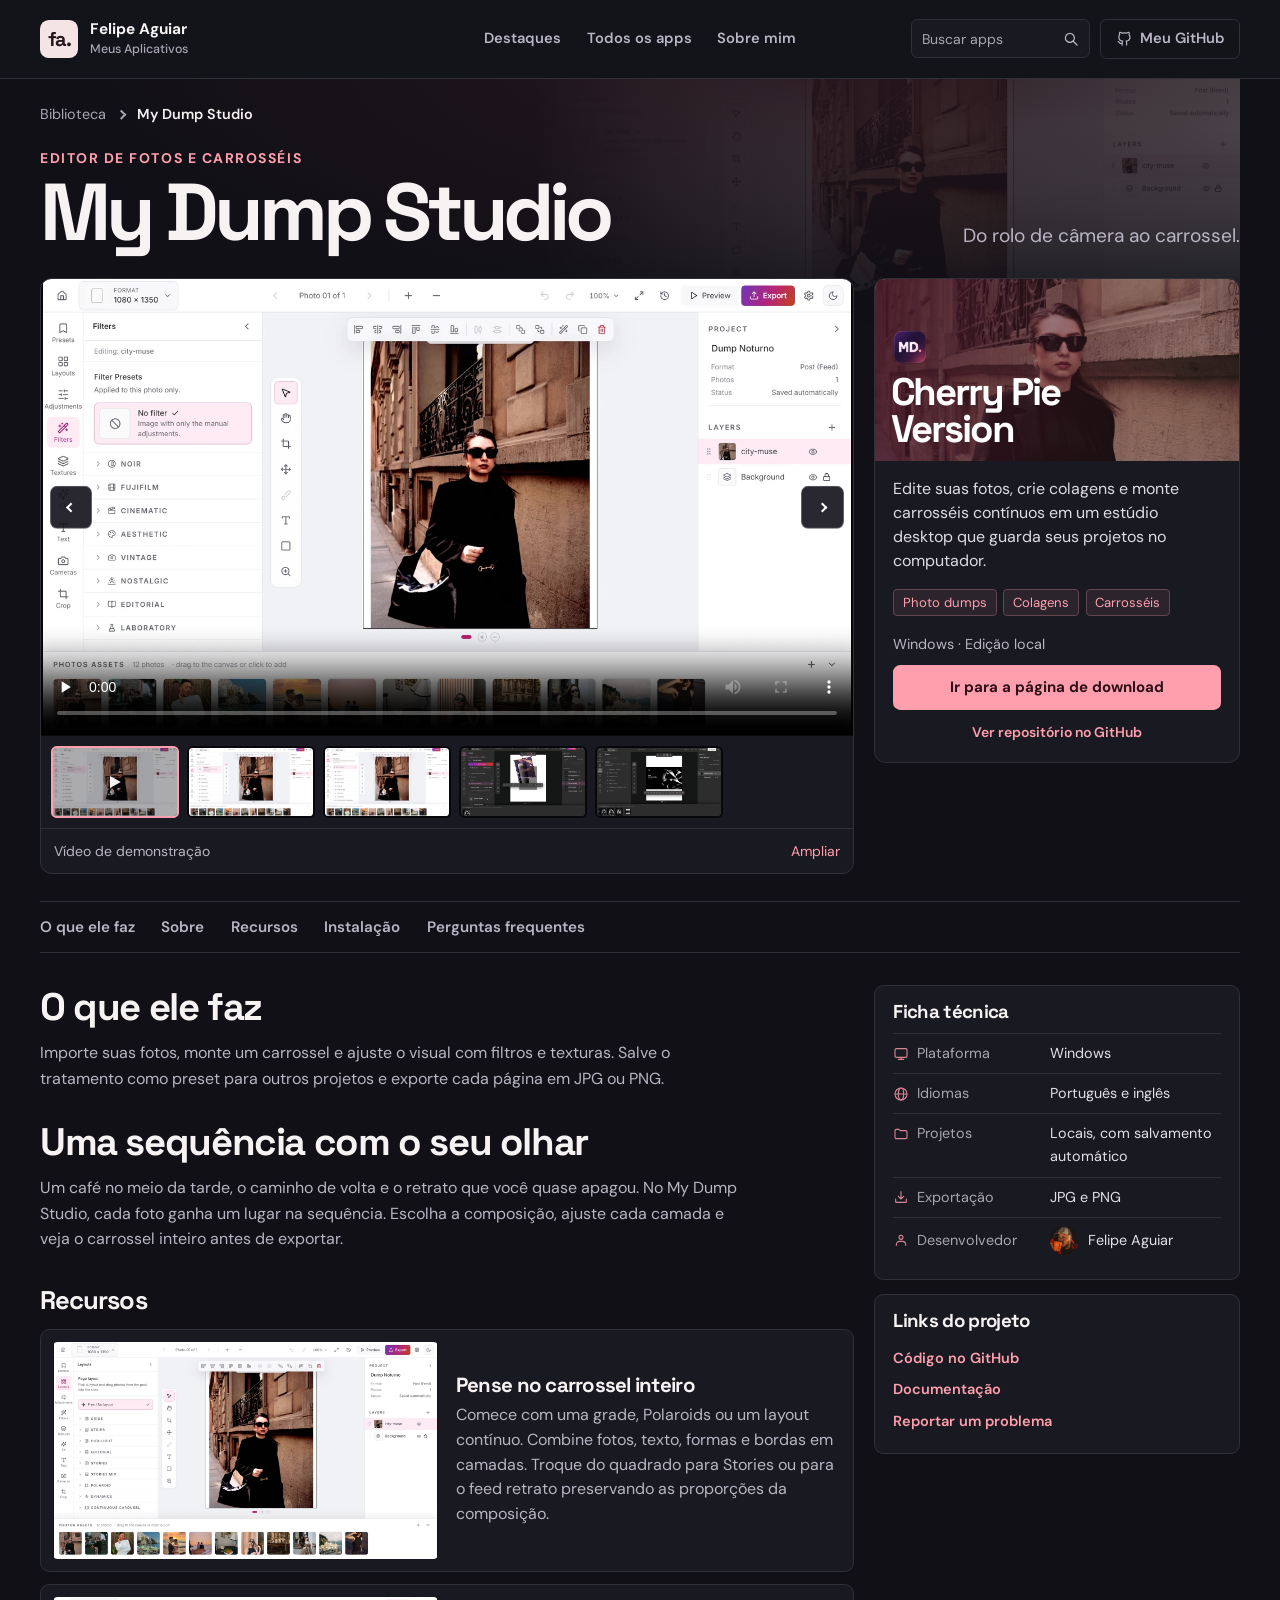
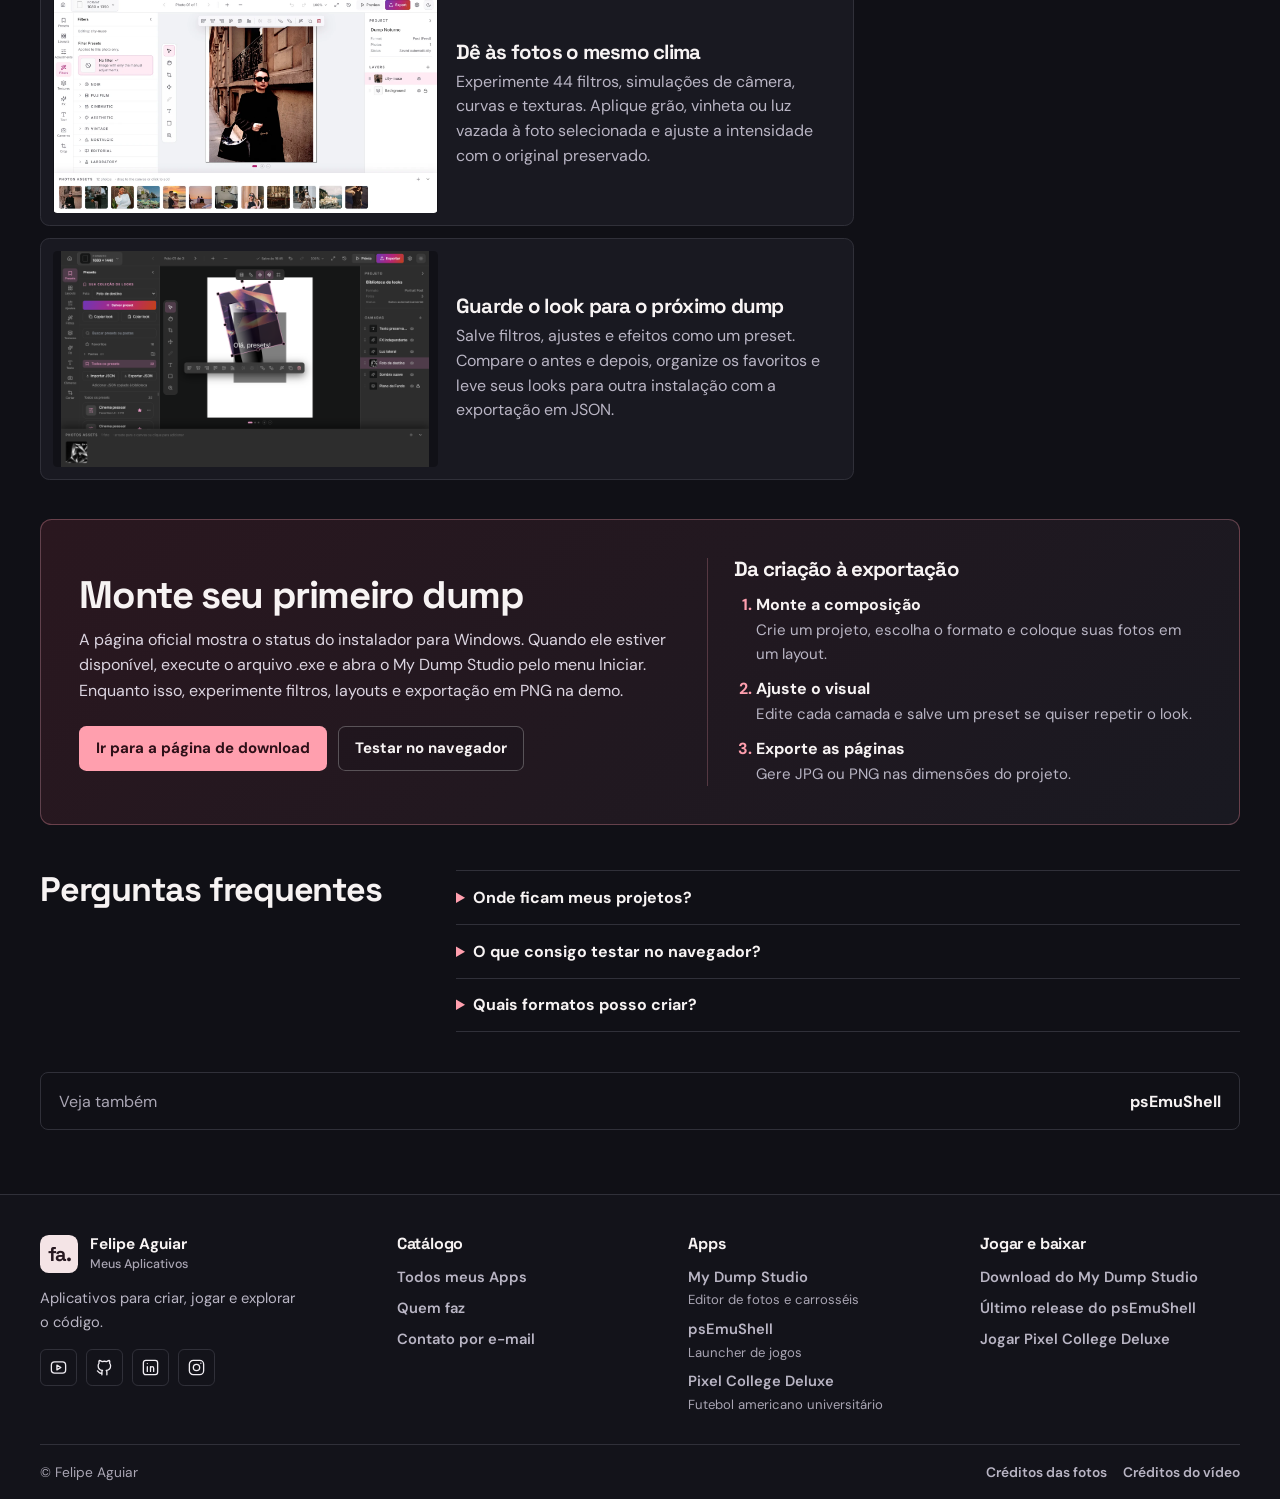
==== commit 8b51e44e: "Adiciona Pixel College Deluxe ao portfólio" ====
--- a/projetos/dump-studio/index.html
+++ b/projetos/dump-studio/index.html
@@ -172,11 +172,13 @@
         <h2>Apps</h2>
         <a href="../../projetos/dump-studio/index.html">My Dump Studio<small>Editor de fotos e carrosséis</small></a>
         <a href="../../projetos/ps5-emushell/index.html">psEmuShell<small>Launcher de jogos</small></a>
+        <a href="../../projetos/pixel-college-deluxe/index.html">Pixel College Deluxe<small>Futebol americano universitário</small></a>
       </nav>
-      <nav class="footer-col" aria-label="Downloads">
-        <h2>Downloads</h2>
+      <nav class="footer-col" aria-label="Jogar e baixar">
+        <h2>Jogar e baixar</h2>
         <a href="https://felipeaguiarcode.github.io/dump-studio/#download" target="_blank" rel="noopener noreferrer">Download do My Dump Studio</a>
         <a href="https://github.com/felipeAguiarCode/PS5EmuShell/releases/latest" target="_blank" rel="noopener noreferrer">Último release do psEmuShell</a>
+        <a href="https://felipeaguiarcode.github.io/pixel-college-deluxe/" target="_blank" rel="noopener noreferrer">Jogar Pixel College Deluxe</a>
       </nav>
     </div>
     <div class="footer-bottom">
--- a/assets/css/portfolio.css
+++ b/assets/css/portfolio.css
@@ -33,6 +33,11 @@
   --accent: #aabaff;
   --ink: #131a37;
   --wash: #1a203b;
+}
+.theme-pixel {
+  --accent: #ffd285;
+  --ink: #281b0d;
+  --wash: #2d2419;
 }
 .skip-link {
   position: fixed;
@@ -442,6 +447,8 @@
 }
 .catalog-entry.theme-dump { border-color: #49303c; background: linear-gradient(125deg, #301a25, #211720 72%); }
 .catalog-entry.theme-dump .catalog-preview { background: var(--wash); }
+.catalog-entry.theme-pixel { border-color: #4f3e2a; background: linear-gradient(125deg, #30281c, #211c19 72%); }
+.catalog-entry.theme-pixel .catalog-preview { background: #101e22; }
 .catalog-preview { position: relative; min-height: 18rem; overflow: hidden; background: #15192d; }
 .catalog-image { position: absolute; inset: 0; }
 .catalog-image:focus-visible { outline-offset: -5px; }
@@ -617,6 +624,8 @@
 .summary-art-dump > img { object-position: 50% 43%; }
 .summary-art-dump::after { background: linear-gradient(100deg, #401324e8, #41132136 78%); }
 .summary-art-dump span img { margin-bottom: .4rem; object-fit: contain; }
+.theme-pixel .summary-art::after { background: linear-gradient(95deg, #24180ce6, #291b1030 75%); }
+.theme-pixel .summary-art span { max-width: 11ch; }
 .summary-copy { display: grid; padding: 1rem 1.15rem 1.15rem; }
 .summary-copy > p:first-child { color: #dedbe6; line-height: 1.5; }
 .platform { margin-block: 1.05rem .55rem; color: var(--muted); font-size: .9rem; }
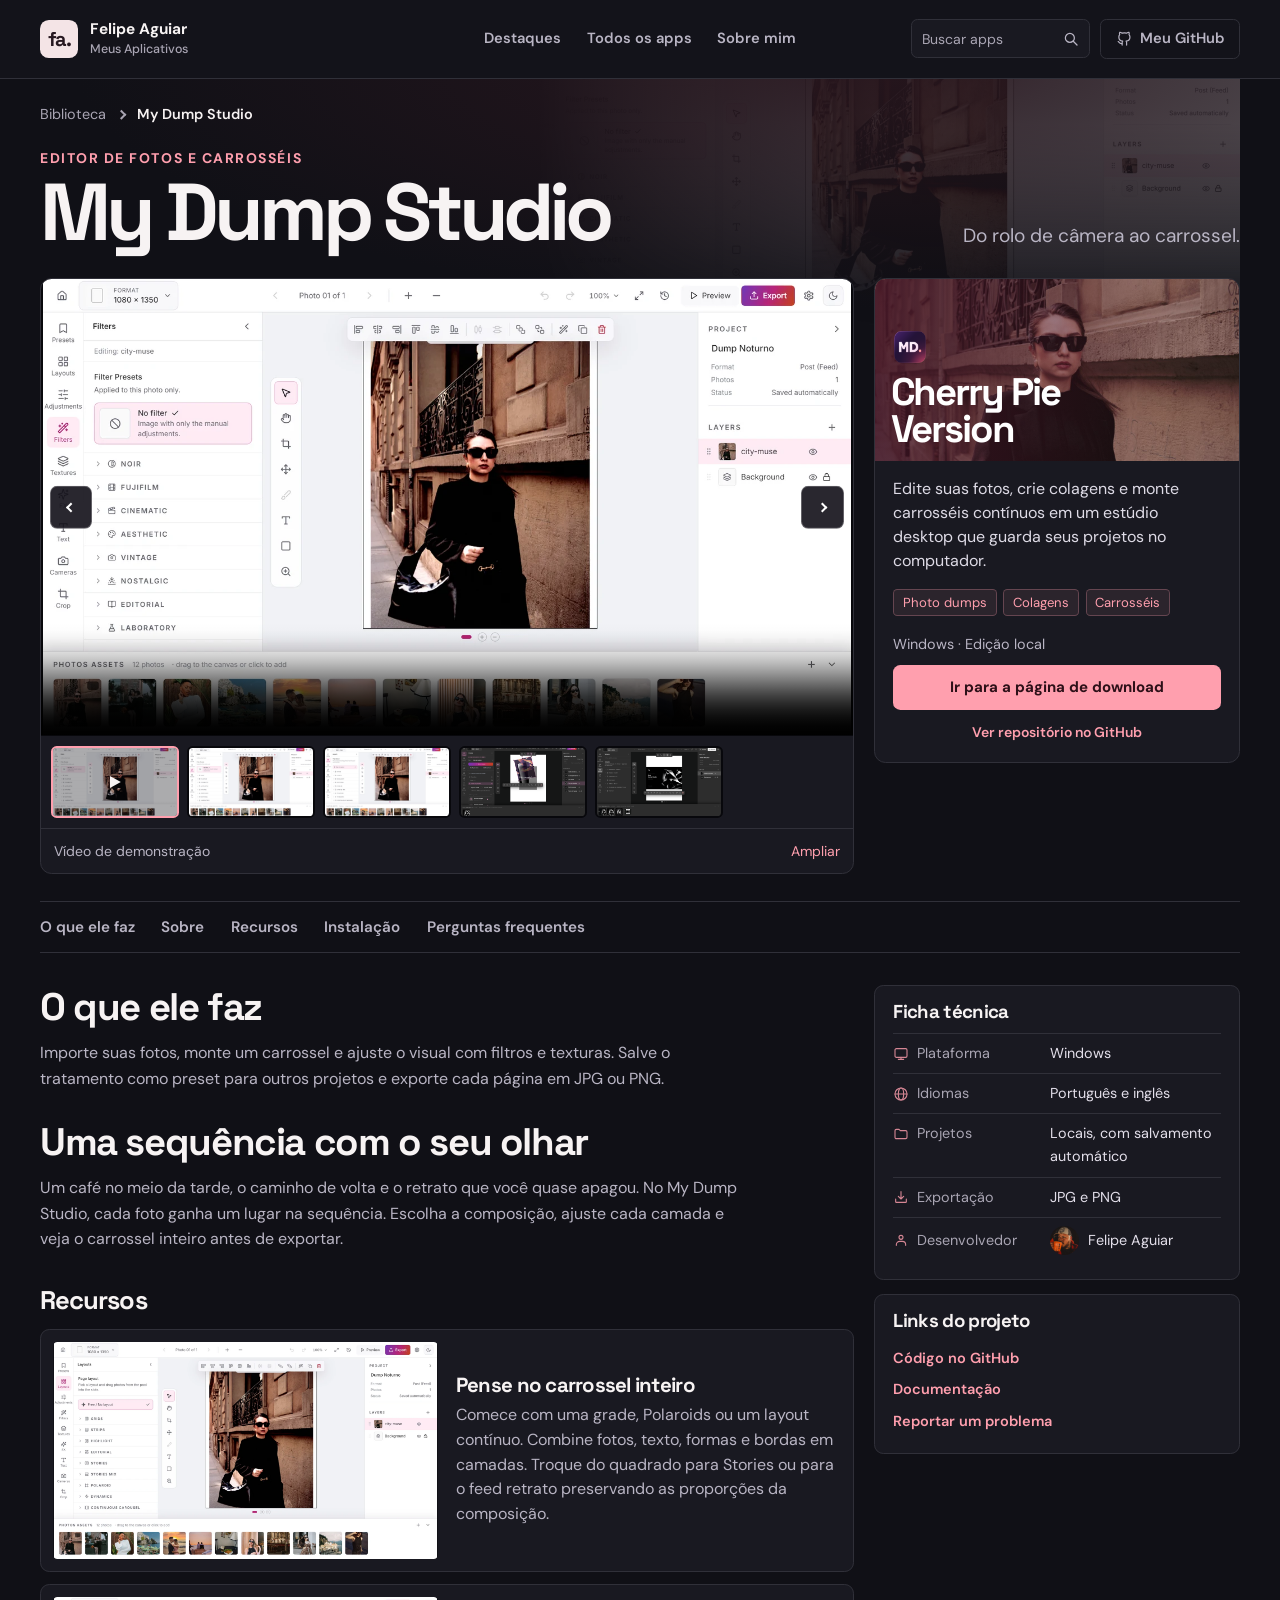
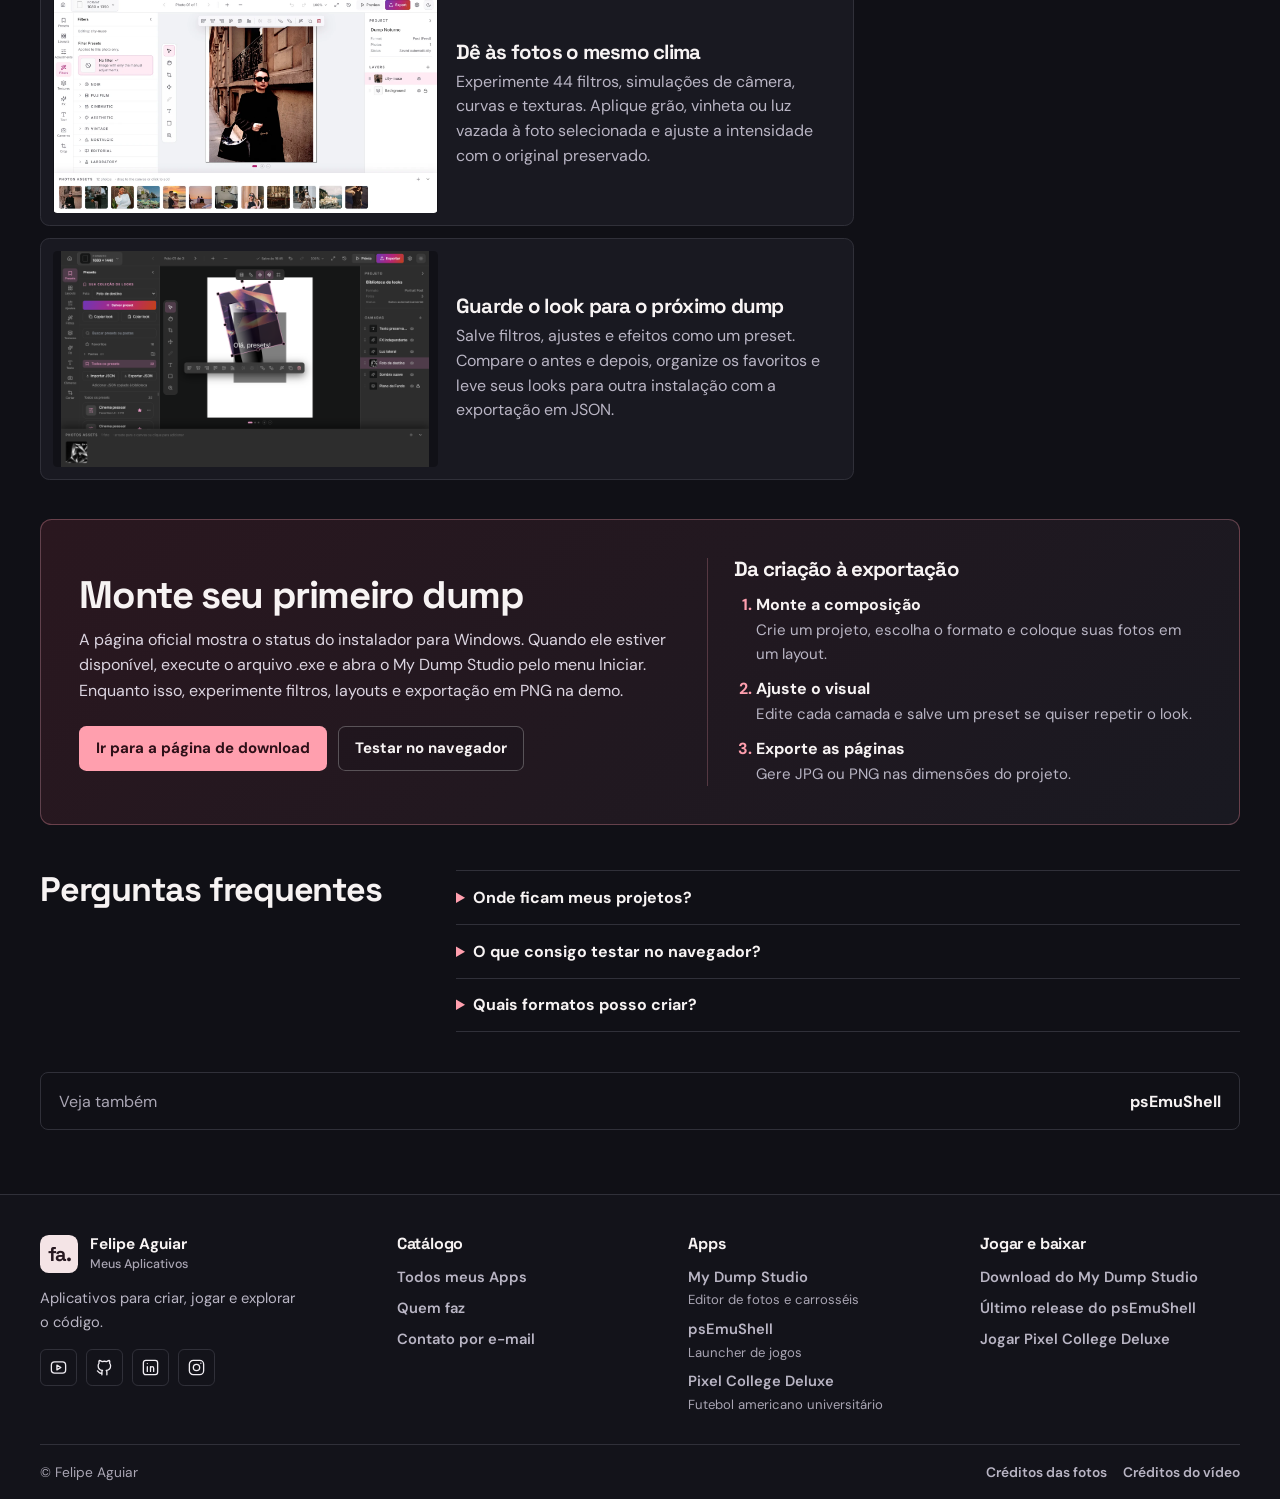
==== commit 29341eb6: "Reproduz os vídeos das páginas em loop" ====
--- a/projetos/dump-studio/index.html
+++ b/projetos/dump-studio/index.html
@@ -51,7 +51,7 @@
     <figure class="gallery" data-gallery id="midia" aria-label="Galeria de My Dump Studio">
       <div class="gallery-stage" data-stage>
         <div class="gallery-media" data-media>
-          <video src="../../assets/projects/dump/demo.mp4" poster="../../assets/projects/dump/editor-filters.webp" controls playsinline preload="none" aria-label="Vídeo de demonstração de My Dump Studio"></video>
+          <video src="../../assets/projects/dump/demo.mp4" poster="../../assets/projects/dump/editor-filters.webp" controls loop playsinline preload="none" aria-label="Vídeo de demonstração de My Dump Studio"></video>
         </div>
         <button class="gallery-nav previous" type="button" data-step="-1" aria-label="Mídia anterior" hidden><span class="chevron" aria-hidden="true"></span></button>
         <button class="gallery-nav next" type="button" data-step="1" aria-label="Próxima mídia" hidden><span class="chevron" aria-hidden="true"></span></button>
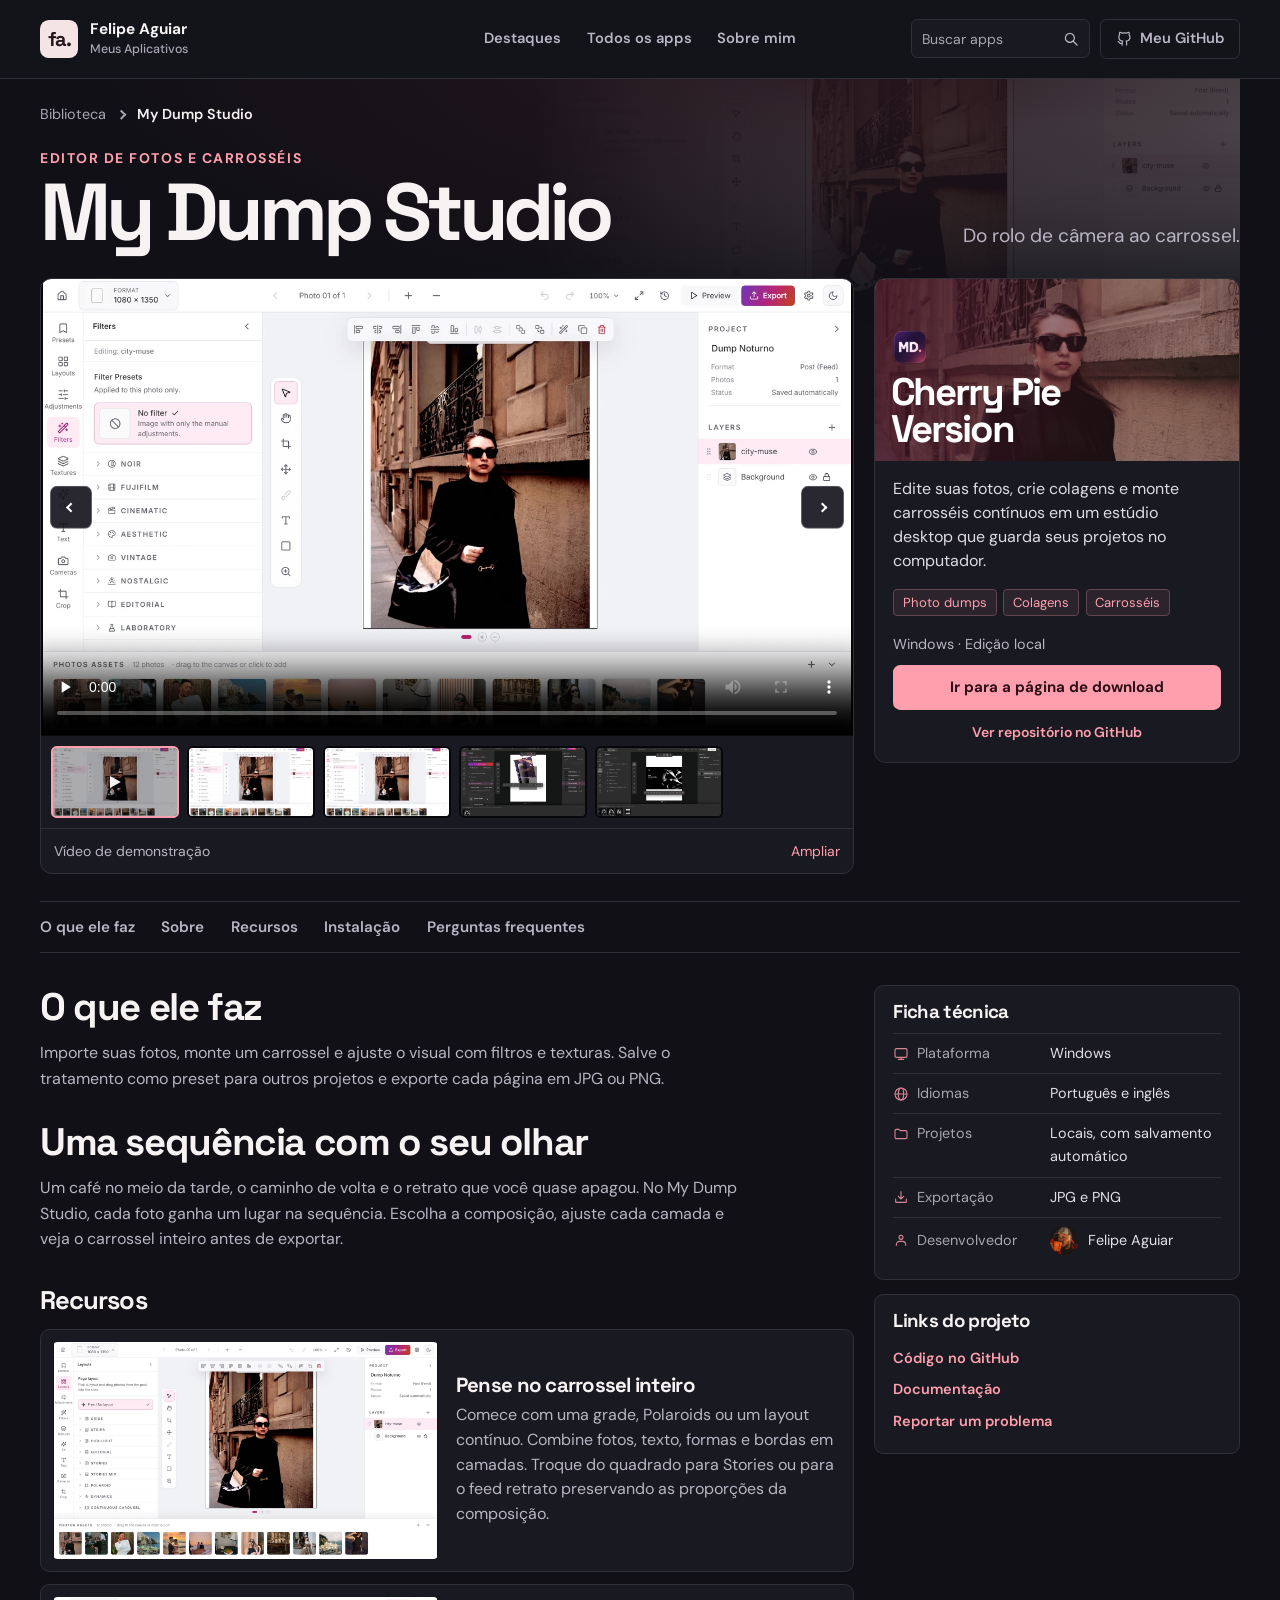
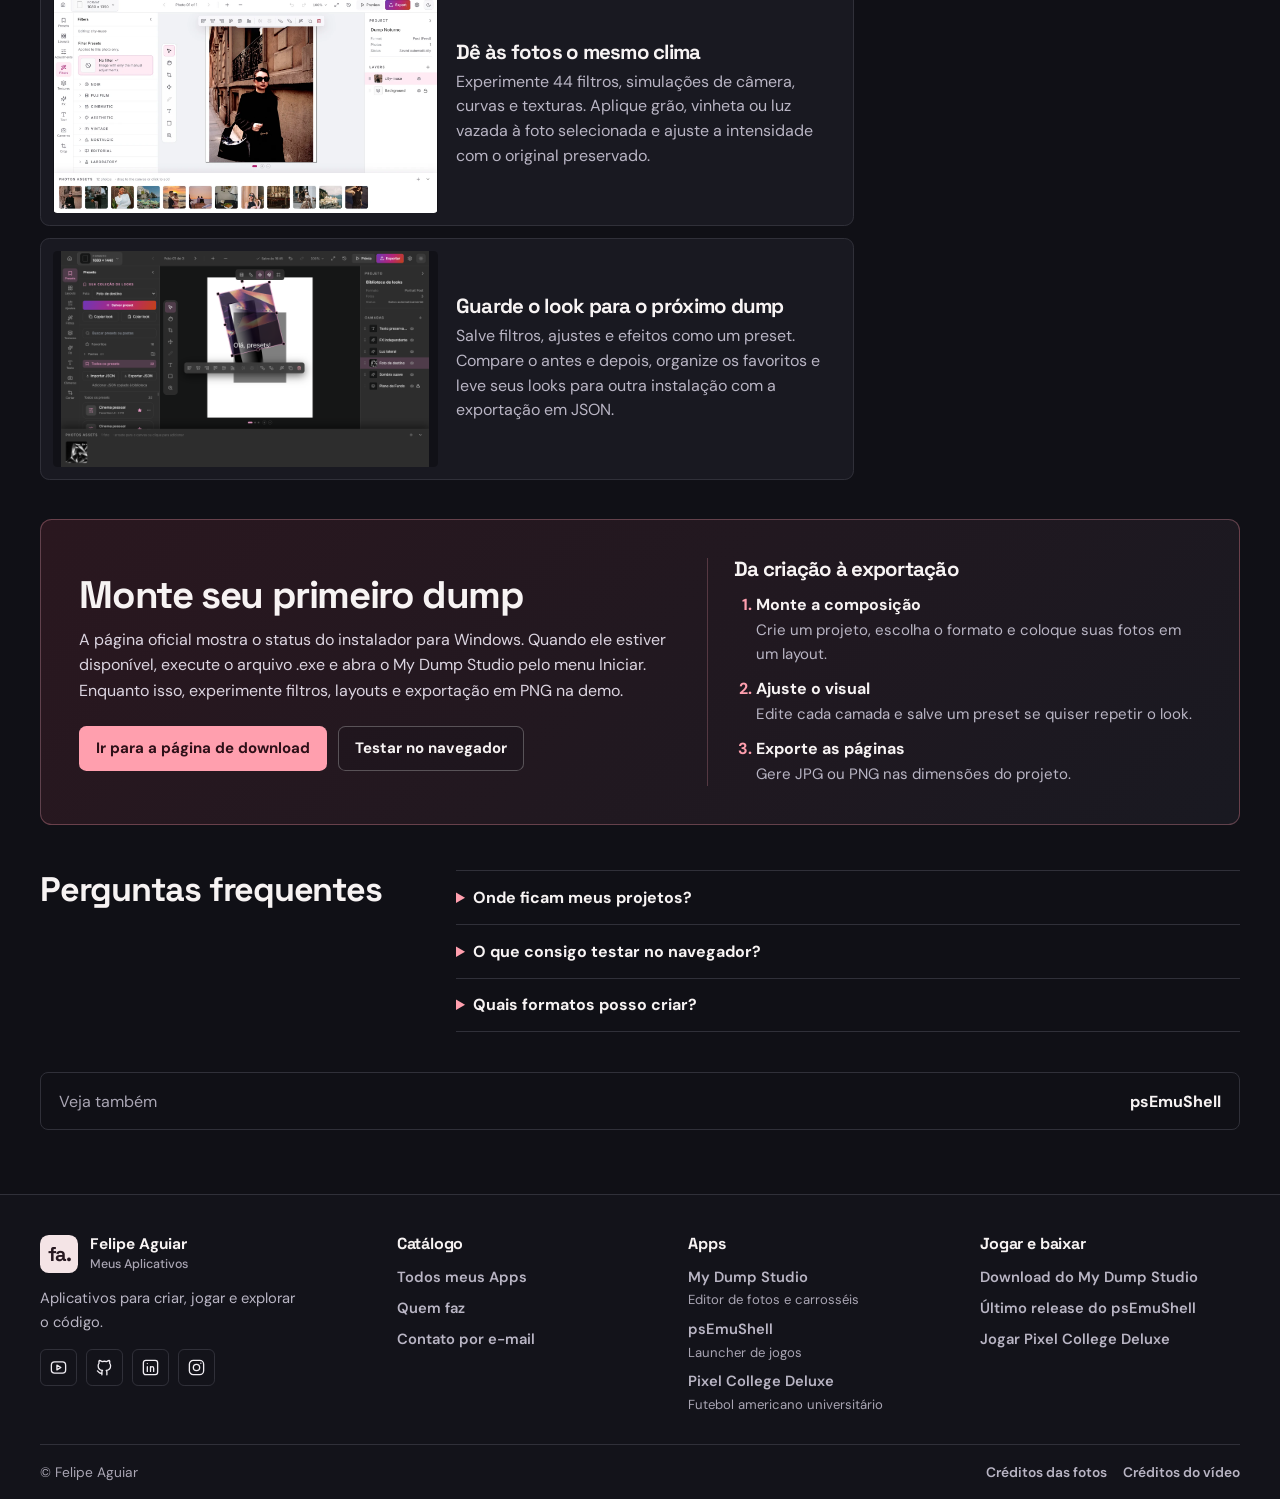
==== commit 8c6a9b1d: "Centraliza a experiência mobile do portfólio" ====
--- a/projetos/dump-studio/index.html
+++ b/projetos/dump-studio/index.html
@@ -28,6 +28,15 @@
       <a href="../../index.html#projetos">Todos os apps</a>
       <a href="../../index.html#sobre">Sobre mim</a>
     </nav>
+    <details class="mobile-menu">
+      <summary aria-label="Menu principal"><svg viewBox="0 0 24 24" width="23" height="23" fill="none" stroke="currentColor" stroke-width="1.65" stroke-linecap="round" stroke-linejoin="round" aria-hidden="true"><path d="M4 6h16M4 12h16M4 18h16"/></svg></summary>
+      <nav class="mobile-menu-links" aria-label="Navegação mobile">
+      <a href="../../index.html#destaques">Destaques</a>
+      <a href="../../index.html#projetos">Todos os apps</a>
+      <a href="../../index.html#sobre">Sobre mim</a>
+        <a href="https://github.com/felipeAguiarCode" target="_blank" rel="noopener noreferrer"><svg viewBox="0 0 24 24" width="17" height="17" fill="none" stroke="currentColor" stroke-width="1.65" stroke-linecap="round" stroke-linejoin="round" aria-hidden="true"><path d="M9 19c-4.3 1.3-4.3-2.2-6-2.7m12 5v-3.3a2.9 2.9 0 0 0-.8-2.2c2.7-.3 5.5-1.3 5.5-6a4.7 4.7 0 0 0-1.3-3.3 4.3 4.3 0 0 0-.1-3.3s-1-.3-3.4 1.3a12.6 12.6 0 0 0-6.2 0C6.3 2.9 5.3 3.2 5.3 3.2a4.3 4.3 0 0 0-.1 3.3A4.7 4.7 0 0 0 4 9.8c0 4.7 2.8 5.7 5.5 6a2.9 2.9 0 0 0-.8 2.2v3.3"/></svg>Meu GitHub</a>
+      </nav>
+    </details>
     <div class="header-actions">
       <form class="search-field site-search" role="search" aria-label="Busca principal" action="../../index.html#projetos" method="get">
         <input type="search" name="q" placeholder="Buscar apps" aria-label="Buscar apps" enterkeyhint="search">
@@ -187,6 +196,7 @@
     </div>
   </div>
 </footer>
+<script src="../../assets/js/site.js" defer></script>
 <script src="../../assets/js/project.js" defer></script>
 </body>
 </html>
--- a/assets/css/portfolio.css
+++ b/assets/css/portfolio.css
@@ -10,10 +10,19 @@
   --accent: #ff9fae;
   --ink: #2d1018;
   --wash: #2a171f;
+  --scrollbar-thumb: #6b5b75;
+  --scrollbar-track: #15141d;
   --font: 'DM Sans', system-ui, sans-serif;
   --display: 'Space Grotesk', var(--font);
-}
-* { box-sizing: border-box; }
+  scrollbar-color: var(--scrollbar-thumb) var(--scrollbar-track);
+}
+* { box-sizing: border-box; scrollbar-width: thin; }
+@supports not (scrollbar-color: auto) {
+  ::-webkit-scrollbar { width: .65rem; height: .65rem; }
+  ::-webkit-scrollbar-track { background: var(--scrollbar-track); }
+  ::-webkit-scrollbar-thumb { border: 2px solid var(--scrollbar-track); border-radius: 1rem; background: var(--scrollbar-thumb); }
+  ::-webkit-scrollbar-thumb:hover { background: #867193; }
+}
 html { scroll-behavior: smooth; }
 body { margin: 0; background: var(--bg); color: var(--text); font: 1rem/1.6 var(--font); }
 img, video { display: block; max-width: 100%; }
@@ -89,6 +98,7 @@
   font-weight: 600;
 }
 .site-nav a:hover, .site-footer nav a:hover, .header-source:hover { color: var(--text); }
+.mobile-menu { display: none; }
 .header-actions { display: flex; align-items: center; justify-self: end; gap: .65rem; }
 .search-field {
   display: flex;
@@ -149,6 +159,7 @@
 .hero-slide.is-current { z-index: 1; opacity: 1; visibility: visible; transition-delay: 0s; }
 .hero-slide.theme-dump { position: relative; }
 .hero-slide.theme-ps5 { background: linear-gradient(125deg, #151826, #1a1d36 62%); }
+.hero-slide.theme-pixel { background: linear-gradient(125deg, #171619, #2d2419 62%); }
 .featured-ribbon {
   position: absolute;
   z-index: 2;
@@ -648,6 +659,14 @@
 .story-intro { padding-right: 1rem; }
 .story-intro + .story-intro { margin-top: 1.8rem; }
 .story-intro > p { max-width: 65ch; margin-top: .75rem; color: var(--muted); }
+.game-mechanics { margin-top: 2.25rem; }
+.game-mechanics > h2 { margin-bottom: 1rem; }
+.mechanics-grid { display: grid; grid-template-columns: repeat(auto-fit, minmax(min(18.5rem, 100%), 1fr)); gap: 1rem; }
+.mechanic-card { overflow: hidden; min-width: 0; border: 1px solid var(--line); border-radius: .65rem; background: var(--surface); }
+.mechanic-card img { width: 100%; height: auto; aspect-ratio: 16 / 10; object-fit: cover; background: #12141b; }
+.mechanic-card figcaption { padding: .5rem .9rem; border-bottom: 1px solid var(--line); color: var(--dim); font-size: .85rem; }
+.mechanic-copy { padding: .9rem; }
+.mechanic-copy p { margin-top: .5rem; color: var(--muted); }
 .feature-list { margin-top: 2.15rem; }
 .feature-list > h2 { margin-bottom: .9rem; font-size: 1.6rem; }
 .feature {
@@ -839,17 +858,64 @@
   .project-facts { grid-template-columns: repeat(auto-fit, minmax(min(14rem, 100%), 1fr)); }
   .install { gap: 1.35rem; }
 }
-@media (max-width: 42rem) {
+@media (max-width: 42rem), (max-width: 56rem) and (hover: none) and (pointer: coarse) {
   .shell { width: calc(100% - 2rem); }
   .header-inner { column-gap: .45rem; }
   .header-inner .brand { white-space: normal; }
   .header-actions { display: contents; }
-  .header-source { grid-column: 2; grid-row: 1; padding-inline: .55rem; gap: .34rem; font-size: .83rem; }
-  .site-search { grid-column: 1 / -1; grid-row: 3; width: 100%; }
+  .site-nav, .header-source { display: none; }
+  .site-search { grid-column: 1 / -1; grid-row: 2; width: 100%; }
+  .search-field input { font-size: 1rem; }
+  .mobile-menu {
+    display: block;
+    position: relative;
+    z-index: 5;
+    grid-column: 2;
+    grid-row: 1;
+    justify-self: end;
+  }
+  .mobile-menu summary {
+    display: grid;
+    place-items: center;
+    width: 2.75rem;
+    height: 2.75rem;
+    list-style: none;
+    border: 1px solid var(--line);
+    border-radius: .45rem;
+    color: var(--text);
+    background: var(--surface);
+  }
+  .mobile-menu summary::-webkit-details-marker { display: none; }
+  .mobile-menu[open] summary { border-color: var(--accent); }
+  .mobile-menu:not([open]) .mobile-menu-links { display: none; }
+  .mobile-menu-links {
+    position: absolute;
+    inset-block-start: calc(100% + .5rem);
+    inset-inline-end: 0;
+    display: grid;
+    width: min(15rem, calc(100vw - 2rem));
+    padding: .35rem;
+    border: 1px solid var(--line);
+    border-radius: .6rem;
+    background: var(--surface);
+    box-shadow: 0 .65rem 1.5rem #09080d99;
+  }
+  .mobile-menu-links a {
+    display: flex;
+    align-items: center;
+    gap: .5rem;
+    min-height: 2.65rem;
+    padding: .5rem .65rem;
+    border-radius: .3rem;
+    color: var(--text);
+    font-weight: 600;
+  }
+  .mobile-menu-links a:is(:hover, :focus-visible) { background: var(--surface-strong); }
+  .home, .project, .site-footer { text-align: center; }
   .home { padding-top: 1.1rem; padding-bottom: 2.8rem; }
   .hero-slide, .catalog-entry { grid-template-columns: minmax(0, 1fr); }
   .hero-slide { grid-template-rows: 1fr auto auto; }
-  .hero-copy { padding: 1.65rem 1.2rem 1.45rem; }
+  .hero-copy { align-items: center; padding: 1.65rem 1.2rem 1.45rem; }
   .hero-slide.theme-dump .hero-copy { padding-top: 5rem; }
   .story-arrow { top: auto; bottom: calc(11vw + 3rem); width: 2.25rem; height: 2.75rem; transform: none; }
   .story-arrow.previous { left: -.45rem; }
@@ -859,26 +925,78 @@
   .hero-art { min-height: 0; aspect-ratio: 1.37; }
   .art-editor { bottom: 7%; }
   .print { border-width: .28rem; border-bottom-width: 1rem; }
-  .app-strip { font-size: .82rem; }
+  .app-strip { justify-content: center; font-size: .82rem; }
   .app-strip > :last-child { display: none; }
   .home-catalog { margin-top: 2rem; }
+  .catalog-heading, .catalog-filters, .tags { justify-content: center; }
   .catalog-search { width: 100%; }
   .catalog-filters button { gap: .28rem; padding-inline: .3rem; font-size: .84rem; }
   .catalog-filters button svg { width: .875rem; height: .875rem; }
-  .catalog-preview { min-height: 0; aspect-ratio: 16 / 9; }
+  .catalog-preview { min-height: 0; }
+  .catalog-image { position: relative; inset: auto; display: block; width: 100%; aspect-ratio: 16 / 9; }
+  .catalog-footer { flex-direction: column; align-items: center; }
+  .repo-stars { margin-inline: auto; }
+  .hero-copy .actions,
+  .catalog-footer .actions,
+  .about-copy .actions,
+  .install-copy .actions {
+    flex-direction: column;
+    flex-wrap: nowrap;
+    align-items: stretch;
+    width: min(100%, 22rem);
+    margin-inline: auto;
+  }
+  .summary-copy .button,
+  .summary-copy .text-link,
+  .info-card .text-link { width: min(100%, 22rem); margin-inline: auto; }
+  .summary-copy .text-link,
+  .info-card .text-link,
+  .about-copy .actions .text-link {
+    display: flex;
+    align-items: center;
+    justify-content: center;
+    min-height: 2.85rem;
+    padding: .62rem 1rem;
+    border: 1px solid var(--line);
+    border-radius: .46rem;
+    background: #ffffff06;
+    font-size: .94rem;
+    line-height: 1.25;
+  }
+  .info-card .text-link { margin-top: .55rem; }
   .project { padding-bottom: 2.8rem; }
   .project-hero { padding-top: 1rem; }
-  .project-heading { margin-top: 1rem; }
-  .summary, .feature, .install, .faq { grid-template-columns: minmax(0, 1fr); }
+  .breadcrumb { justify-content: center; flex-wrap: wrap; }
+  .project-heading { flex-direction: column; align-items: center; margin-top: 1rem; }
+  .section-nav { justify-content: center; gap: .65rem 1rem; }
+  .story-intro { padding-right: 0; }
+  .story-intro > p { margin-inline: auto; }
+  .gallery-thumbs { justify-content: safe center; }
+  .gallery-caption { flex-direction: column; }
+  .showcase, .project-body, .summary, .feature, .install, .faq { grid-template-columns: minmax(0, 1fr); }
   .summary-art { min-height: 0; aspect-ratio: 2.5; }
+  .summary-art > img { position: absolute; inset: 0; }
+  .summary .summary-art::after { background: linear-gradient(0deg, #101016e8, #10101622 82%); }
+  .summary-art span { left: 50%; width: max-content; max-width: calc(100% - 2rem); transform: translateX(-50%); }
+  .summary-art-dump span img { margin-inline: auto; }
+  .project-facts { grid-template-columns: minmax(0, 1fr); }
+  .facts > div { grid-template-columns: minmax(0, 1fr); justify-items: center; gap: .2rem; }
+  .facts dd { margin-inline-start: 0; }
   .gallery-nav { width: 2.05rem; height: 2.05rem; }
   .feature { gap: .7rem; }
   .install-steps { border-left: 0; padding: .9rem 0 0; border-top: 1px solid #ffffff35; }
+  .install-steps ol { padding-left: 0; list-style-position: inside; }
   .faq { gap: .75rem; }
-  .footer-grid { padding-block: 1.55rem 1.2rem; gap: 1.3rem 1.1rem; }
-  .footer-brand { grid-column: 1 / -1; }
+  .faq p { padding-inline: 0; }
+  .other-project { flex-direction: column; gap: .35rem; }
+  .footer-grid { grid-template-columns: repeat(2, minmax(0, 1fr)); padding-block: 1.55rem 1.2rem; gap: 1.3rem 1.1rem; }
+  .footer-brand, .footer-grid > .footer-col:last-child { grid-column: 1 / -1; }
+  .footer-brand :is(.brand, p) { margin-inline: auto; }
+  .site-footer .footer-socials, .footer-bottom, .footer-bottom nav { justify-content: center; }
+  .site-footer .footer-col { justify-items: center; }
   .about-me { grid-template-columns: minmax(0, 1fr); gap: 1rem; margin-top: 1.9rem; }
-  .about-avatar { --avatar-size: clamp(8rem, 28vw, 10rem); }
+  .about-avatar { --avatar-size: clamp(8rem, 28vw, 10rem); justify-self: center; }
+  .about-copy p { margin-inline: auto; }
   .launcher-art::after { background: linear-gradient(0deg, #151829bb, transparent 24%); }
 }
 @media (prefers-reduced-motion: reduce) {
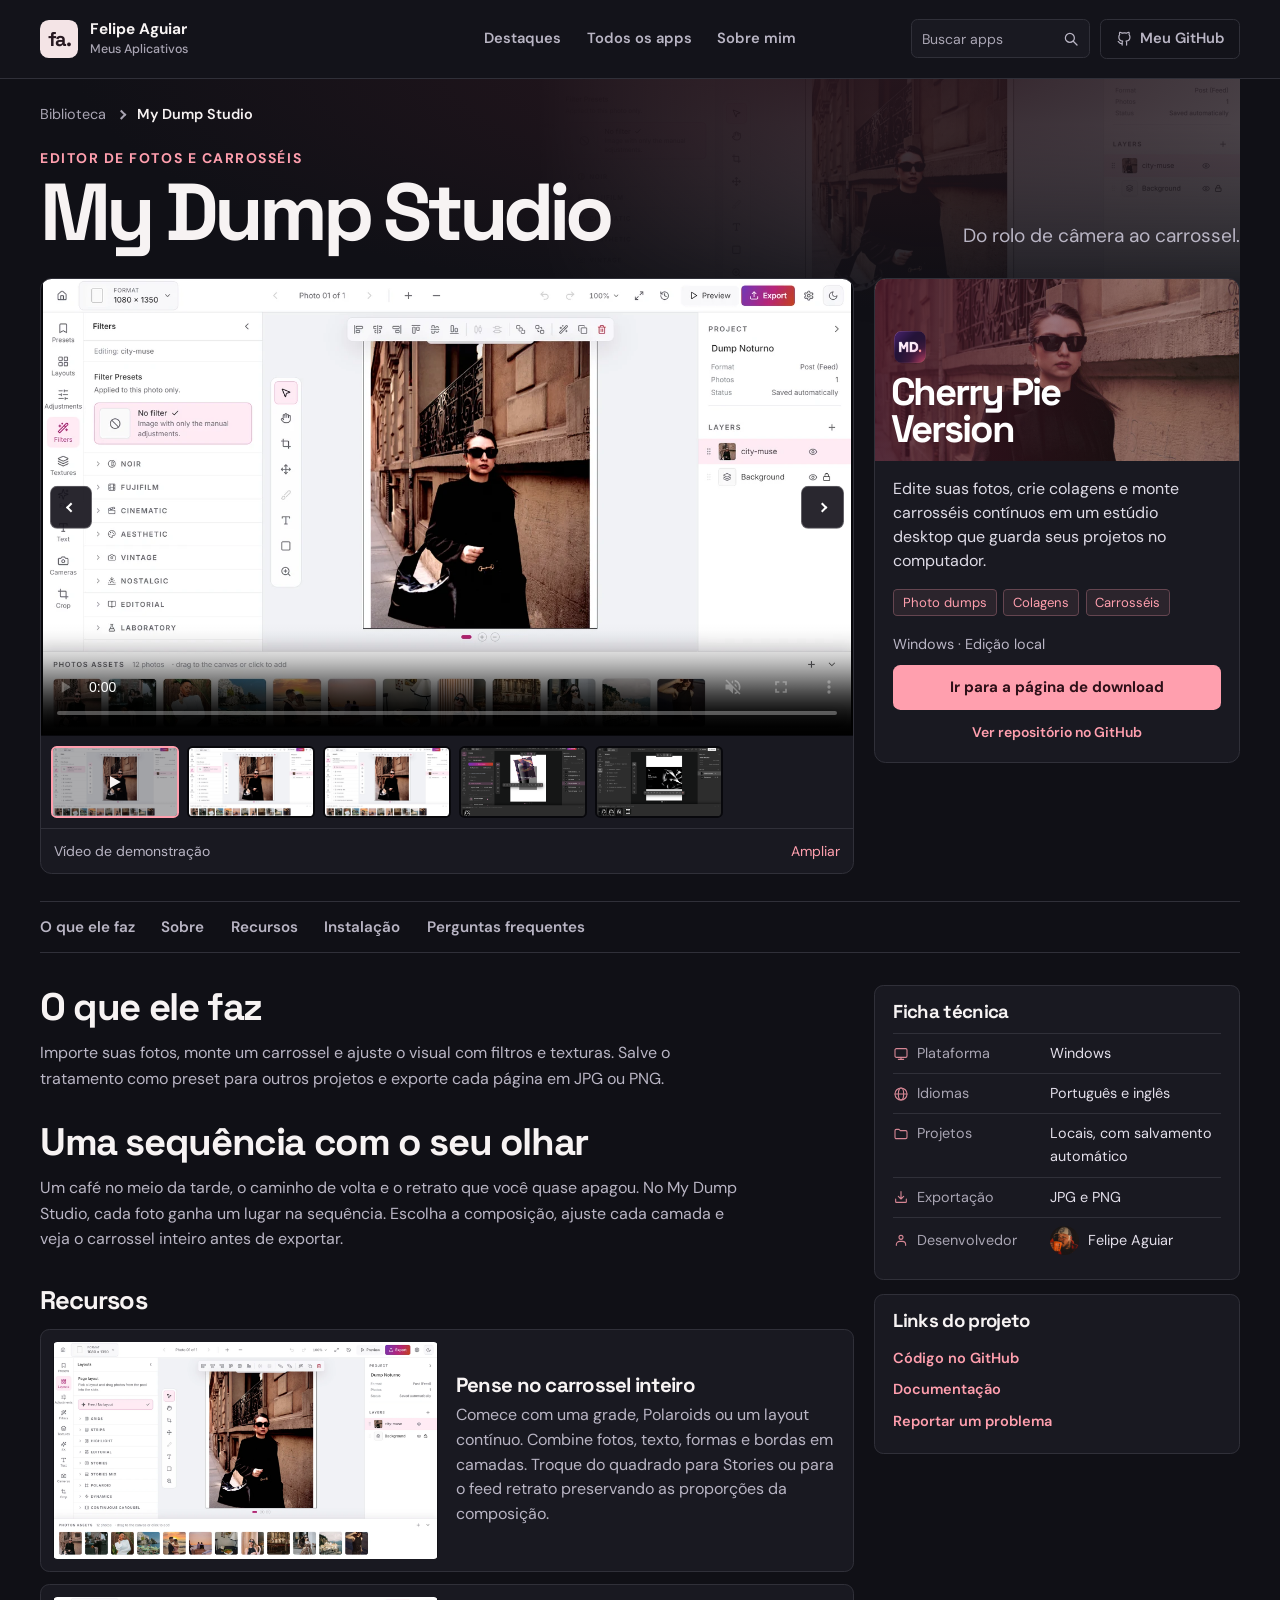
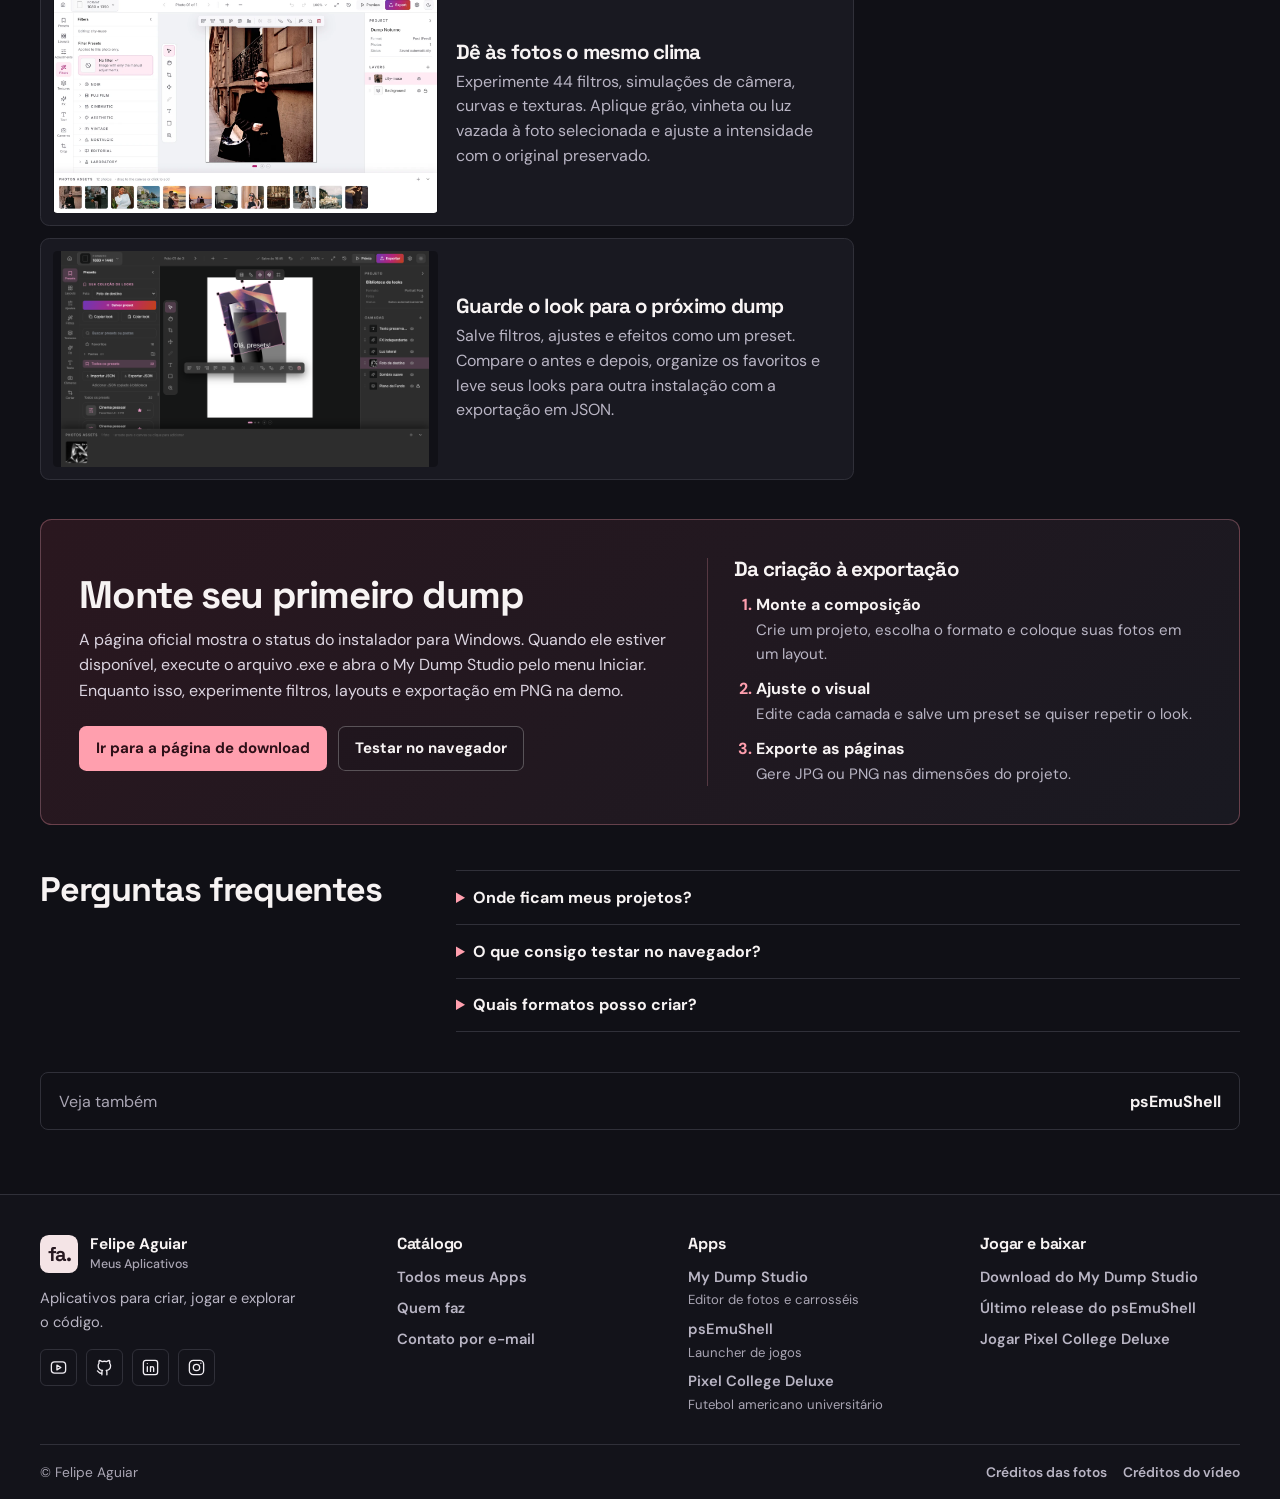
==== commit 6f85113a: "Refina a loja mobile e ativa autoplay nos produtos" ====
--- a/projetos/dump-studio/index.html
+++ b/projetos/dump-studio/index.html
@@ -60,7 +60,7 @@
     <figure class="gallery" data-gallery id="midia" aria-label="Galeria de My Dump Studio">
       <div class="gallery-stage" data-stage>
         <div class="gallery-media" data-media>
-          <video src="../../assets/projects/dump/demo.mp4" poster="../../assets/projects/dump/editor-filters.webp" controls loop playsinline preload="none" aria-label="Vídeo de demonstração de My Dump Studio"></video>
+          <video src="../../assets/projects/dump/demo.mp4" poster="../../assets/projects/dump/editor-filters.webp" controls autoplay muted loop playsinline preload="metadata" aria-label="Vídeo de demonstração de My Dump Studio"></video>
         </div>
         <button class="gallery-nav previous" type="button" data-step="-1" aria-label="Mídia anterior" hidden><span class="chevron" aria-hidden="true"></span></button>
         <button class="gallery-nav next" type="button" data-step="1" aria-label="Próxima mídia" hidden><span class="chevron" aria-hidden="true"></span></button>
--- a/assets/css/portfolio.css
+++ b/assets/css/portfolio.css
@@ -510,6 +510,7 @@
 .catalog-copy p:not(.kicker) { color: #d2d6e8; }
 .catalog-copy .catalog-lede { margin-bottom: .25rem; color: var(--text); font-weight: 700; }
 .catalog-footer { display: flex; flex-wrap: wrap; align-items: flex-end; gap: .7rem; margin-top: 1.3rem; }
+.catalog-mobile-action { display: none; }
 .repo-stars {
   display: inline-flex;
   align-items: center;
@@ -860,8 +861,15 @@
 }
 @media (max-width: 42rem), (max-width: 56rem) and (hover: none) and (pointer: coarse) {
   .shell { width: calc(100% - 2rem); }
-  .header-inner { column-gap: .45rem; }
-  .header-inner .brand { white-space: normal; }
+  .header-inner { grid-template-columns: auto minmax(0, 1fr); column-gap: .45rem; }
+  .header-inner .brand {
+    grid-column: 2;
+    grid-row: 1;
+    flex-direction: row-reverse;
+    justify-self: end;
+    text-align: right;
+    white-space: normal;
+  }
   .header-actions { display: contents; }
   .site-nav, .header-source { display: none; }
   .site-search { grid-column: 1 / -1; grid-row: 2; width: 100%; }
@@ -870,9 +878,9 @@
     display: block;
     position: relative;
     z-index: 5;
-    grid-column: 2;
+    grid-column: 1;
     grid-row: 1;
-    justify-self: end;
+    justify-self: start;
   }
   .mobile-menu summary {
     display: grid;
@@ -891,7 +899,7 @@
   .mobile-menu-links {
     position: absolute;
     inset-block-start: calc(100% + .5rem);
-    inset-inline-end: 0;
+    inset-inline-start: 0;
     display: grid;
     width: min(15rem, calc(100vw - 2rem));
     padding: .35rem;
@@ -913,31 +921,101 @@
   .mobile-menu-links a:is(:hover, :focus-visible) { background: var(--surface-strong); }
   .home, .project, .site-footer { text-align: center; }
   .home { padding-top: 1.1rem; padding-bottom: 2.8rem; }
-  .hero-slide, .catalog-entry { grid-template-columns: minmax(0, 1fr); }
-  .hero-slide { grid-template-rows: 1fr auto auto; }
-  .hero-copy { align-items: center; padding: 1.65rem 1.2rem 1.45rem; }
-  .hero-slide.theme-dump .hero-copy { padding-top: 5rem; }
-  .story-arrow { top: auto; bottom: calc(11vw + 3rem); width: 2.25rem; height: 2.75rem; transform: none; }
-  .story-arrow.previous { left: -.45rem; }
-  .story-arrow.next { right: -.45rem; }
-  .hero-copy h2 { font-size: clamp(2.9rem, 11vw, 5.3rem); }
-  .theme-ps5 .hero-copy h2 { font-size: clamp(2.25rem, 9vw, 3.75rem); }
-  .hero-art { min-height: 0; aspect-ratio: 1.37; }
+  .story-slides {
+    display: flex;
+    gap: .7rem;
+    overflow: hidden;
+    overflow-x: auto;
+    overscroll-behavior-x: contain;
+    scroll-snap-type: x mandatory;
+    scrollbar-width: none;
+    border: 0;
+    border-radius: 0;
+  }
+  .story-slides::-webkit-scrollbar { display: none; }
+  .story-slides .hero-slide {
+    position: relative;
+    flex: 0 0 calc(100% - 1.85rem);
+    grid-template-columns: minmax(0, 1fr);
+    grid-template-rows: auto 1fr auto;
+    min-width: 0;
+    overflow: hidden;
+    border: 1px solid var(--line);
+    border-radius: 1rem;
+    opacity: 1;
+    visibility: visible;
+    scroll-snap-align: start;
+    transition: none;
+  }
+  .story-slides .hero-slide:only-child { flex-basis: 100%; }
+  .story-arrow { display: none; }
+  .hero-art { grid-area: 1 / 1; min-height: 0; aspect-ratio: 1.55; }
+  .hero-copy { grid-area: 2 / 1; align-items: center; justify-content: start; padding: 1.15rem 1rem; }
+  .hero-copy h2, .theme-ps5 .hero-copy h2 { margin-block: .25rem .6rem; font-size: clamp(2.15rem, 7.7vw, 3.6rem); line-height: .94; }
   .art-editor { bottom: 7%; }
   .print { border-width: .28rem; border-bottom-width: 1rem; }
-  .app-strip { justify-content: center; font-size: .82rem; }
+  .app-strip { grid-area: 3 / 1; justify-content: center; padding-block: .55rem; font-size: .79rem; }
   .app-strip > :last-child { display: none; }
   .home-catalog { margin-top: 2rem; }
   .catalog-heading, .catalog-filters, .tags { justify-content: center; }
   .catalog-search { width: 100%; }
   .catalog-filters button { gap: .28rem; padding-inline: .3rem; font-size: .84rem; }
   .catalog-filters button svg { width: .875rem; height: .875rem; }
-  .catalog-preview { min-height: 0; }
-  .catalog-image { position: relative; inset: auto; display: block; width: 100%; aspect-ratio: 16 / 9; }
-  .catalog-footer { flex-direction: column; align-items: center; }
-  .repo-stars { margin-inline: auto; }
+  .catalog-list { gap: 0; }
+  .catalog-list .catalog-entry {
+    position: relative;
+    grid-template-columns: 4rem minmax(0, 1fr);
+    align-items: start;
+    gap: .75rem;
+    padding: .9rem .2rem;
+    border: 0;
+    border-bottom: 1px solid var(--line);
+    border-radius: 0;
+    background: transparent;
+  }
+  .catalog-preview { min-height: 0; overflow: hidden; border: 1px solid var(--line); border-radius: .85rem; }
+  .catalog-image { position: relative; inset: auto; display: block; width: 100%; aspect-ratio: 1; }
+  .catalog-image::after, .catalog-play, .preview-toggle { display: none; }
+  .catalog-copy {
+    display: flex;
+    flex-direction: column;
+    align-items: flex-start;
+    align-self: start;
+    padding: .1rem 3.45rem .1rem 0;
+    text-align: start;
+  }
+  .catalog-copy h3 { order: -1; margin: 0 0 .2rem; font-size: 1.08rem; letter-spacing: -.025em; }
+  .catalog-copy .kicker { color: var(--muted); font-size: .83rem; font-weight: 500; letter-spacing: normal; text-transform: none; }
+  .catalog-copy :is(.catalog-lede, .catalog-lede + p, .tags), .catalog-footer .actions { display: none; }
+  .catalog-footer { display: contents; }
+  .catalog-mobile-action {
+    display: inline-flex;
+    align-items: center;
+    min-height: 2.25rem;
+    margin-top: .4rem;
+    padding: .3rem .8rem;
+    border: 1px solid color-mix(in srgb, var(--accent) 27%, var(--line));
+    border-radius: 1rem;
+    background: var(--wash);
+    color: var(--accent);
+    font-size: .83rem;
+    font-weight: 700;
+  }
+  .repo-stars {
+    position: absolute;
+    inset-block-start: .8rem;
+    inset-inline-end: .2rem;
+    justify-content: center;
+    gap: .3rem;
+    min-width: 2.75rem;
+    min-height: 2.75rem;
+    margin: 0;
+    padding: .3rem .4rem;
+    border-radius: .65rem;
+    background: var(--surface);
+    font-size: .79rem;
+  }
   .hero-copy .actions,
-  .catalog-footer .actions,
   .about-copy .actions,
   .install-copy .actions {
     flex-direction: column;
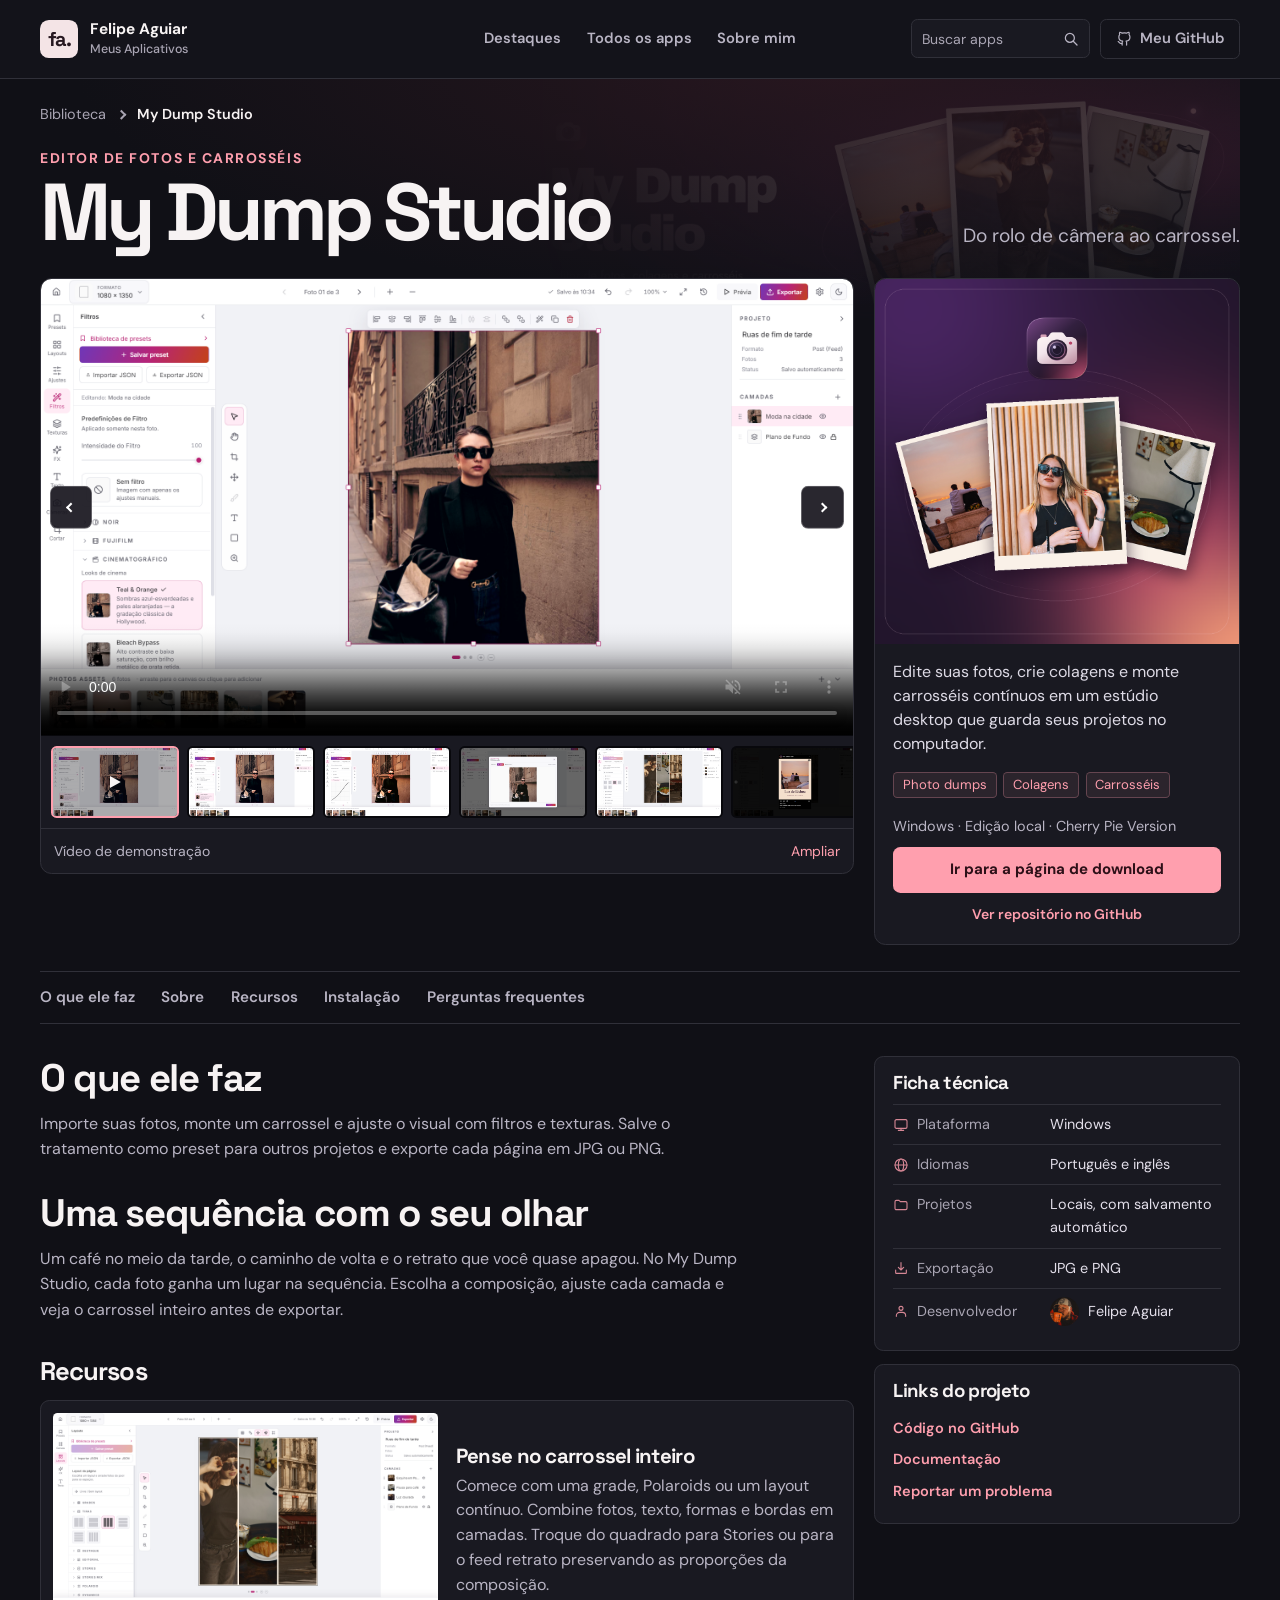
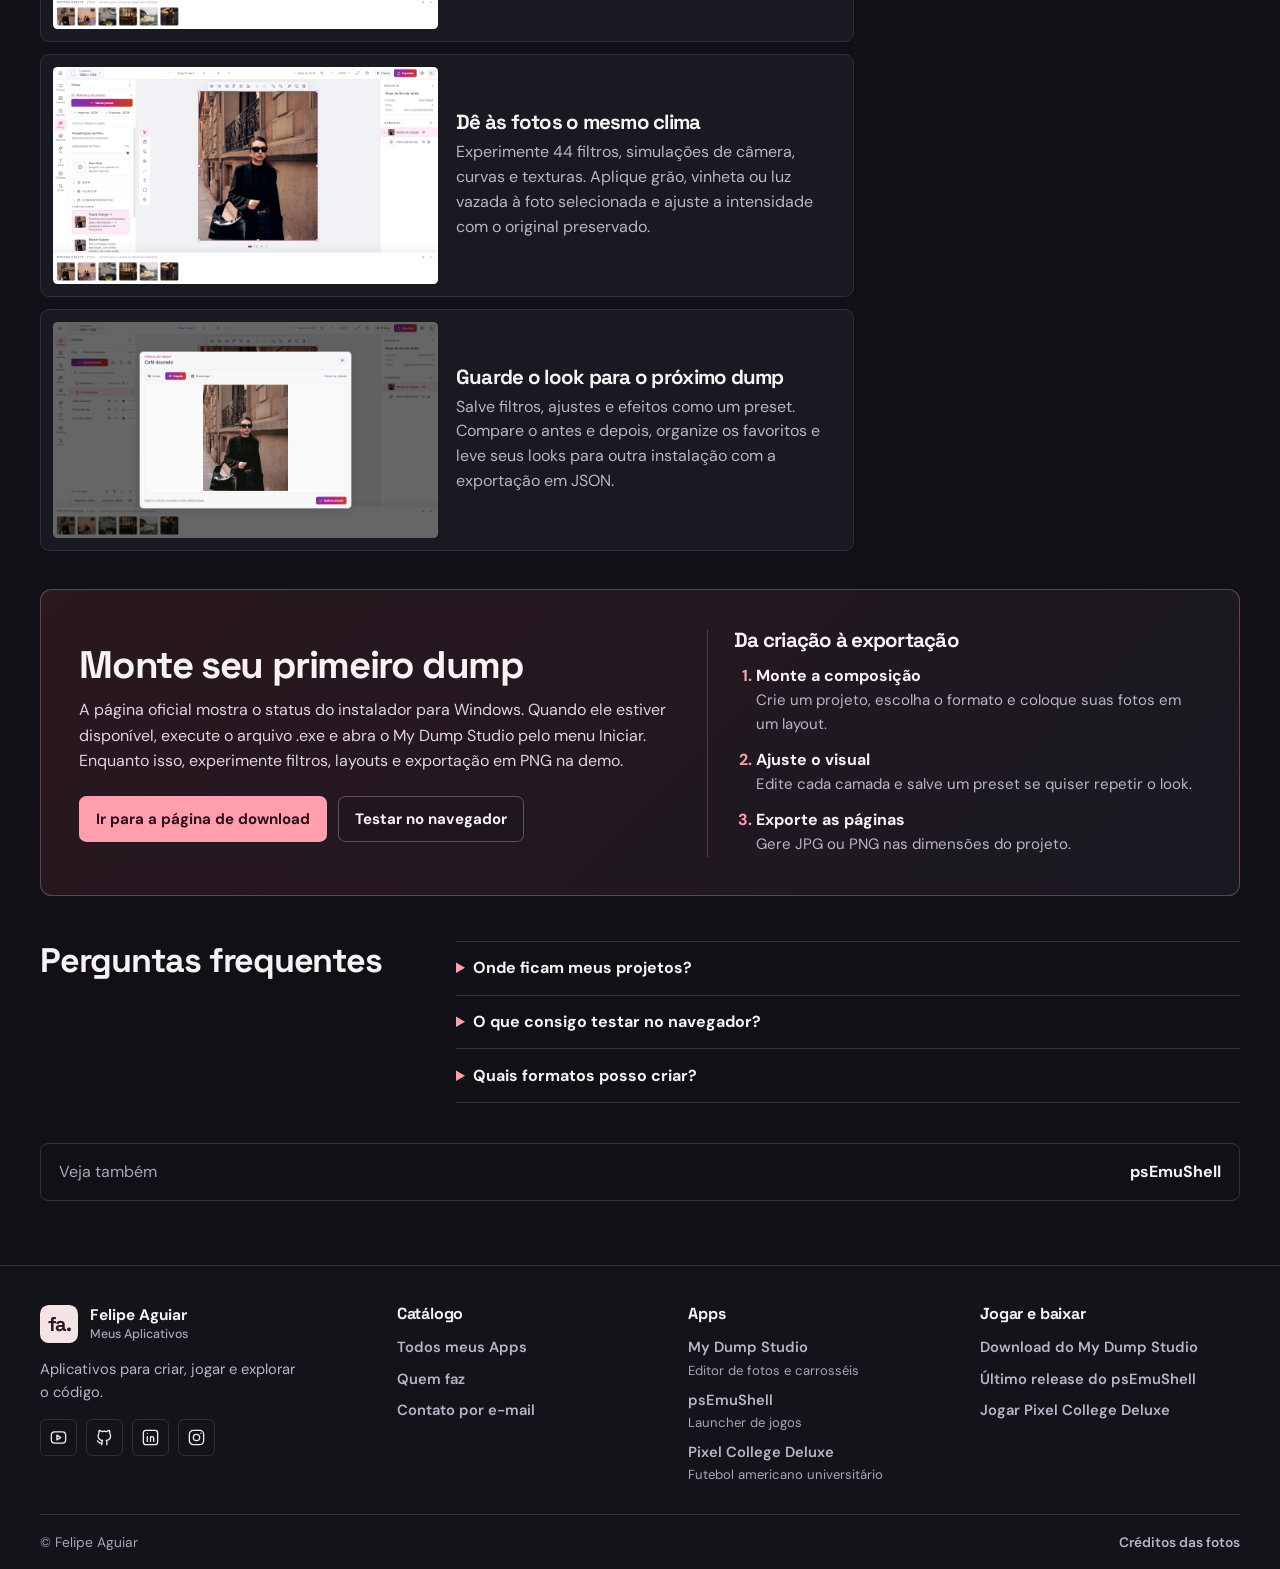
==== commit 491983ab: "Atualiza mídia dos apps e menu mobile" ====
--- a/projetos/dump-studio/index.html
+++ b/projetos/dump-studio/index.html
@@ -9,7 +9,7 @@
 <meta property="og:title" content="My Dump Studio | Apps de Felipe Aguiar">
 <meta property="og:description" content="Edite suas fotos, crie colagens e monte carrosséis contínuos em um estúdio desktop que guarda seus projetos no computador.">
 <meta property="og:url" content="https://felipeaguiarcode.github.io/apps/projetos/dump-studio/">
-<meta property="og:image" content="https://felipeaguiarcode.github.io/apps/assets/projects/dump/editor-filters.webp">
+<meta property="og:image" content="https://felipeaguiarcode.github.io/apps/assets/projects/dump/banners/my-dump-studio-banner.png">
 <link rel="canonical" href="https://felipeaguiarcode.github.io/apps/projetos/dump-studio/">
 <link rel="icon" href="../../assets/favicon.svg" type="image/svg+xml">
 <link rel="preconnect" href="https://fonts.googleapis.com">
@@ -31,9 +31,9 @@
     <details class="mobile-menu">
       <summary aria-label="Menu principal"><svg viewBox="0 0 24 24" width="23" height="23" fill="none" stroke="currentColor" stroke-width="1.65" stroke-linecap="round" stroke-linejoin="round" aria-hidden="true"><path d="M4 6h16M4 12h16M4 18h16"/></svg></summary>
       <nav class="mobile-menu-links" aria-label="Navegação mobile">
-      <a href="../../index.html#destaques">Destaques</a>
-      <a href="../../index.html#projetos">Todos os apps</a>
-      <a href="../../index.html#sobre">Sobre mim</a>
+        <a href="../../index.html#destaques"><svg viewBox="0 0 24 24" width="17" height="17" fill="none" stroke="currentColor" stroke-width="1.65" stroke-linecap="round" stroke-linejoin="round" aria-hidden="true"><path d="m12 3 2.8 5.7 6.3.9-4.5 4.5 1.1 6.2-5.7-3-5.7 3 1.1-6.2-4.5-4.5 6.3-.9Z"/></svg>Destaques</a>
+        <a href="../../index.html#projetos"><svg viewBox="0 0 24 24" width="17" height="17" fill="none" stroke="currentColor" stroke-width="1.65" stroke-linecap="round" stroke-linejoin="round" aria-hidden="true"><rect x="3" y="3" width="7" height="7" rx="1"/><rect x="14" y="3" width="7" height="7" rx="1"/><rect x="3" y="14" width="7" height="7" rx="1"/><rect x="14" y="14" width="7" height="7" rx="1"/></svg>Todos os apps</a>
+        <a href="../../index.html#sobre"><svg viewBox="0 0 24 24" width="17" height="17" fill="none" stroke="currentColor" stroke-width="1.65" stroke-linecap="round" stroke-linejoin="round" aria-hidden="true"><circle cx="12" cy="8" r="3"/><path d="M5 20v-1a5 5 0 0 1 5-5h4a5 5 0 0 1 5 5v1"/></svg>Sobre mim</a>
         <a href="https://github.com/felipeAguiarCode" target="_blank" rel="noopener noreferrer"><svg viewBox="0 0 24 24" width="17" height="17" fill="none" stroke="currentColor" stroke-width="1.65" stroke-linecap="round" stroke-linejoin="round" aria-hidden="true"><path d="M9 19c-4.3 1.3-4.3-2.2-6-2.7m12 5v-3.3a2.9 2.9 0 0 0-.8-2.2c2.7-.3 5.5-1.3 5.5-6a4.7 4.7 0 0 0-1.3-3.3 4.3 4.3 0 0 0-.1-3.3s-1-.3-3.4 1.3a12.6 12.6 0 0 0-6.2 0C6.3 2.9 5.3 3.2 5.3 3.2a4.3 4.3 0 0 0-.1 3.3A4.7 4.7 0 0 0 4 9.8c0 4.7 2.8 5.7 5.5 6a2.9 2.9 0 0 0-.8 2.2v3.3"/></svg>Meu GitHub</a>
       </nav>
     </details>
@@ -48,7 +48,7 @@
 </header>
   <main id="conteudo" class="shell project">
   <div class="project-hero">
-      <img class="project-backdrop" src="../../assets/projects/dump/editor-filters.webp" alt="">
+      <img class="project-backdrop" src="../../assets/projects/dump/banners/my-dump-studio-banner.png" alt="">
     <nav class="breadcrumb" aria-label="Caminho da página"><a href="../../index.html">Biblioteca</a><span class="chevron" aria-hidden="true"></span><span aria-current="page">My Dump Studio</span></nav>
     <div class="project-heading">
       <div><p class="kicker">Editor de fotos e carrosséis</p><h1>My Dump Studio</h1></div>
@@ -60,17 +60,24 @@
     <figure class="gallery" data-gallery id="midia" aria-label="Galeria de My Dump Studio">
       <div class="gallery-stage" data-stage>
         <div class="gallery-media" data-media>
-          <video src="../../assets/projects/dump/demo.mp4" poster="../../assets/projects/dump/editor-filters.webp" controls autoplay muted loop playsinline preload="metadata" aria-label="Vídeo de demonstração de My Dump Studio"></video>
+          <video src="../../assets/projects/dump/videos/my-dump-studio-demo-pt-br.mp4" poster="../../assets/projects/dump/screenshots/01-filtros.png" controls autoplay muted loop playsinline preload="metadata" aria-label="Vídeo de demonstração"></video>
         </div>
         <button class="gallery-nav previous" type="button" data-step="-1" aria-label="Mídia anterior" hidden><span class="chevron" aria-hidden="true"></span></button>
         <button class="gallery-nav next" type="button" data-step="1" aria-label="Próxima mídia" hidden><span class="chevron" aria-hidden="true"></span></button>
       </div>
       <div class="gallery-thumbs" data-thumbs role="group" aria-label="Vídeo e capturas" hidden>
-        <button type="button" class="gallery-thumb" data-image="../../assets/projects/dump/editor-filters.webp" data-video="../../assets/projects/dump/demo.mp4" aria-label="Vídeo de demonstração" aria-pressed="true"><img src="../../assets/projects/dump/editor-filters.webp" alt="" loading="lazy"><span class="thumb-play"><span class="play-icon" aria-hidden="true"></span></span></button>
-          <button type="button" class="gallery-thumb" data-image="../../assets/projects/dump/editor-filters.webp" aria-label="Painel de filtros e camadas do editor" aria-pressed="false"><img src="../../assets/projects/dump/editor-filters.webp" alt="" loading="lazy"></button>
-          <button type="button" class="gallery-thumb" data-image="../../assets/projects/dump/editor-layouts.webp" aria-label="Layouts para colagens e carrosséis" aria-pressed="false"><img src="../../assets/projects/dump/editor-layouts.webp" alt="" loading="lazy"></button>
-          <button type="button" class="gallery-thumb" data-image="../../assets/projects/dump/presets.png" aria-label="Biblioteca de presets no tema Noir" aria-pressed="false"><img src="../../assets/projects/dump/presets.png" alt="" loading="lazy"></button>
-          <button type="button" class="gallery-thumb" data-image="../../assets/projects/dump/textures.png" aria-label="Painel de texturas e efeitos" aria-pressed="false"><img src="../../assets/projects/dump/textures.png" alt="" loading="lazy"></button>
+        <button type="button" class="gallery-thumb" data-image="../../assets/projects/dump/screenshots/01-filtros.png" data-video="../../assets/projects/dump/videos/my-dump-studio-demo-pt-br.mp4" aria-label="Vídeo de demonstração" aria-pressed="true"><img src="../../assets/projects/dump/screenshots/01-filtros.png" alt="" loading="lazy"><span class="thumb-play"><span class="play-icon" aria-hidden="true"></span></span></button>
+          <button type="button" class="gallery-thumb" data-image="../../assets/projects/dump/screenshots/01-filtros.png" aria-label="Painel de filtros do editor" aria-pressed="false"><img src="../../assets/projects/dump/screenshots/01-filtros.png" alt="" loading="lazy"></button>
+          <button type="button" class="gallery-thumb" data-image="../../assets/projects/dump/screenshots/02-ajustes-de-imagem.png" aria-label="Ajustes de imagem" aria-pressed="false"><img src="../../assets/projects/dump/screenshots/02-ajustes-de-imagem.png" alt="" loading="lazy"></button>
+          <button type="button" class="gallery-thumb" data-image="../../assets/projects/dump/screenshots/03-previa-de-preset.png" aria-label="Prévia de um preset" aria-pressed="false"><img src="../../assets/projects/dump/screenshots/03-previa-de-preset.png" alt="" loading="lazy"></button>
+          <button type="button" class="gallery-thumb" data-image="../../assets/projects/dump/screenshots/04-layout-de-colagem.png" aria-label="Layouts para colagens" aria-pressed="false"><img src="../../assets/projects/dump/screenshots/04-layout-de-colagem.png" alt="" loading="lazy"></button>
+          <button type="button" class="gallery-thumb" data-image="../../assets/projects/dump/screenshots/05-previa-do-carrossel.png" aria-label="Prévia do carrossel" aria-pressed="false"><img src="../../assets/projects/dump/screenshots/05-previa-do-carrossel.png" alt="" loading="lazy"></button>
+          <button type="button" class="gallery-thumb" data-image="../../assets/projects/dump/screenshots/06-exportacao.png" aria-label="Configurações de exportação" aria-pressed="false"><img src="../../assets/projects/dump/screenshots/06-exportacao.png" alt="" loading="lazy"></button>
+          <button type="button" class="gallery-thumb" data-image="../../assets/projects/dump/screenshots/07-simulacoes-de-camera.png" aria-label="Simulações de câmeras analógicas" aria-pressed="false"><img src="../../assets/projects/dump/screenshots/07-simulacoes-de-camera.png" alt="" loading="lazy"></button>
+          <button type="button" class="gallery-thumb" data-image="../../assets/projects/dump/screenshots/08-texturas-de-filme.png" aria-label="Grão e brilho de filme" aria-pressed="false"><img src="../../assets/projects/dump/screenshots/08-texturas-de-filme.png" alt="" loading="lazy"></button>
+          <button type="button" class="gallery-thumb" data-image="../../assets/projects/dump/screenshots/09-recorte-e-proporcao.png" aria-label="Recorte quadrado de uma foto" aria-pressed="false"><img src="../../assets/projects/dump/screenshots/09-recorte-e-proporcao.png" alt="" loading="lazy"></button>
+          <button type="button" class="gallery-thumb" data-image="../../assets/projects/dump/screenshots/10-tipografia-em-camadas.png" aria-label="Tipografia em uma composição de Lisboa" aria-pressed="false"><img src="../../assets/projects/dump/screenshots/10-tipografia-em-camadas.png" alt="" loading="lazy"></button>
+          <button type="button" class="gallery-thumb" data-image="../../assets/projects/dump/screenshots/11-efeitos-de-sobreposicao.png" aria-label="Vinheta aplicada como uma camada" aria-pressed="false"><img src="../../assets/projects/dump/screenshots/11-efeitos-de-sobreposicao.png" alt="" loading="lazy"></button>
       </div>
       <figcaption class="gallery-caption">
         <span data-caption aria-live="polite">Vídeo de demonstração</span>
@@ -79,12 +86,12 @@
     </figure>
     <aside class="summary" aria-label="Resumo de My Dump Studio">
       <div class="summary-art summary-art-dump">
-        <img src="../../assets/projects/dump/city-muse.jpg" alt=""><span><img src="../../assets/projects/dump/app-icon.png" alt="" width="38" height="38"> Cherry Pie<br>Version</span>
+        <img src="../../assets/projects/dump/squares/my-dump-studio-square.png" alt="">
       </div>
       <div class="summary-copy">
         <p>Edite suas fotos, crie colagens e monte carrosséis contínuos em um estúdio desktop que guarda seus projetos no computador.</p>
         <ul class="tags"><li>Photo dumps</li><li>Colagens</li><li>Carrosséis</li></ul>
-        <p class="platform">Windows · Edição local</p>
+        <p class="platform"><span class="mobile-info-icon" aria-hidden="true"><svg viewBox="0 0 24 24" width="16" height="16" fill="none" stroke="currentColor" stroke-width="1.65" stroke-linecap="round" stroke-linejoin="round" aria-hidden="true"><rect x="3" y="4" width="18" height="13" rx="2"/><path d="M12 17v3m-4 0h8"/></svg></span><span>Windows · Edição local · Cherry Pie Version</span></p>
         <a class="button primary" href="https://felipeaguiarcode.github.io/dump-studio/#download" target="_blank" rel="noopener noreferrer">Ir para a página de download</a>
         <a class="text-link" href="https://github.com/felipeAguiarCode/dump-studio" target="_blank" rel="noopener noreferrer">Ver repositório no GitHub</a>
       </div>
@@ -108,41 +115,41 @@
       <section class="feature-list" id="recursos" aria-labelledby="features-title">
         <h2 id="features-title">Recursos</h2>
         <article class="feature">
-          <img src="../../assets/projects/dump/editor-layouts.webp" alt="Layouts para colagens e carrosséis" loading="lazy">
+          <img src="../../assets/projects/dump/screenshots/04-layout-de-colagem.png" alt="Layouts para colagens" loading="lazy">
           <div><h3>Pense no carrossel inteiro</h3><p>Comece com uma grade, Polaroids ou um layout contínuo. Combine fotos, texto, formas e bordas em camadas. Troque do quadrado para Stories ou para o feed retrato preservando as proporções da composição.</p></div>
         </article>
           <article class="feature">
-          <img src="../../assets/projects/dump/editor-filters.webp" alt="Painel de filtros e camadas do editor" loading="lazy">
+          <img src="../../assets/projects/dump/screenshots/01-filtros.png" alt="Painel de filtros do editor" loading="lazy">
           <div><h3>Dê às fotos o mesmo clima</h3><p>Experimente 44 filtros, simulações de câmera, curvas e texturas. Aplique grão, vinheta ou luz vazada à foto selecionada e ajuste a intensidade com o original preservado.</p></div>
         </article>
           <article class="feature">
-          <img src="../../assets/projects/dump/presets.png" alt="Biblioteca de presets no tema Noir" loading="lazy">
+          <img src="../../assets/projects/dump/screenshots/03-previa-de-preset.png" alt="Prévia de um preset" loading="lazy">
           <div><h3>Guarde o look para o próximo dump</h3><p>Salve filtros, ajustes e efeitos como um preset. Compare o antes e depois, organize os favoritos e leve seus looks para outra instalação com a exportação em JSON.</p></div>
         </article>
       </section>
     </div>
     <aside class="project-facts" aria-label="Ficha técnica e documentação">
       <section class="info-card">
-        <h2>Ficha técnica</h2>
+        <h2><span class="mobile-info-icon" aria-hidden="true"><svg viewBox="0 0 24 24" width="16" height="16" fill="none" stroke="currentColor" stroke-width="1.65" stroke-linecap="round" stroke-linejoin="round" aria-hidden="true"><rect x="4" y="3" width="16" height="18" rx="2"/><path d="m7 9 1 1 2-2m-3 7 1 1 2-2m3-5h4m-4 6h4"/></svg></span>Ficha técnica</h2>
         <dl class="facts"><div><dt><svg viewBox="0 0 24 24" width="16" height="16" fill="none" stroke="currentColor" stroke-width="1.65" stroke-linecap="round" stroke-linejoin="round" aria-hidden="true"><rect x="3" y="4" width="18" height="13" rx="2"/><path d="M12 17v3m-4 0h8"/></svg><span>Plataforma</span></dt><dd>Windows</dd></div><div><dt><svg viewBox="0 0 24 24" width="16" height="16" fill="none" stroke="currentColor" stroke-width="1.65" stroke-linecap="round" stroke-linejoin="round" aria-hidden="true"><circle cx="12" cy="12" r="9"/><ellipse cx="12" cy="12" rx="4" ry="9"/><path d="M3 12h18"/></svg><span>Idiomas</span></dt><dd>Português e inglês</dd></div><div><dt><svg viewBox="0 0 24 24" width="16" height="16" fill="none" stroke="currentColor" stroke-width="1.65" stroke-linecap="round" stroke-linejoin="round" aria-hidden="true"><path d="M3 7a2 2 0 0 1 2-2h4l2 2h8a2 2 0 0 1 2 2v8a2 2 0 0 1-2 2H5a2 2 0 0 1-2-2V7Z"/></svg><span>Projetos</span></dt><dd>Locais, com salvamento automático</dd></div><div><dt><svg viewBox="0 0 24 24" width="16" height="16" fill="none" stroke="currentColor" stroke-width="1.65" stroke-linecap="round" stroke-linejoin="round" aria-hidden="true"><path d="M12 4v11m-4-4 4 4 4-4M4 15v4a1 1 0 0 0 1 1h14a1 1 0 0 0 1-1v-4"/></svg><span>Exportação</span></dt><dd>JPG e PNG</dd></div><div><dt><svg viewBox="0 0 24 24" width="16" height="16" fill="none" stroke="currentColor" stroke-width="1.65" stroke-linecap="round" stroke-linejoin="round" aria-hidden="true"><circle cx="12" cy="8" r="3"/><path d="M5 20v-1a5 5 0 0 1 5-5h4a5 5 0 0 1 5 5v1"/></svg><span>Desenvolvedor</span></dt><dd class="fact-person"><img src="../../assets/felipe-aguiar.jpg" width="30" height="30" alt="" loading="lazy">Felipe Aguiar</dd></div></dl>
       </section>
       <section class="info-card">
-        <h2>Links do projeto</h2>
-        <a class="text-link" href="https://github.com/felipeAguiarCode/dump-studio" target="_blank" rel="noopener noreferrer">Código no GitHub</a>
-        <a class="text-link" href="https://github.com/felipeAguiarCode/dump-studio/blob/main/README.pt-BR.md" target="_blank" rel="noopener noreferrer">Documentação</a>
-        <a class="text-link" href="https://github.com/felipeAguiarCode/dump-studio/issues" target="_blank" rel="noopener noreferrer">Reportar um problema</a>
+        <h2><span class="mobile-info-icon" aria-hidden="true"><svg viewBox="0 0 24 24" width="16" height="16" fill="none" stroke="currentColor" stroke-width="1.65" stroke-linecap="round" stroke-linejoin="round" aria-hidden="true"><path d="M10 13a4 4 0 0 0 6 .5l3-3a4 4 0 0 0-5.7-5.7L12 6m2 5a4 4 0 0 0-6-.5l-3 3a4 4 0 0 0 5.7 5.7L12 18"/></svg></span>Links do projeto</h2>
+        <a class="text-link" href="https://github.com/felipeAguiarCode/dump-studio" target="_blank" rel="noopener noreferrer"><span class="mobile-info-icon" aria-hidden="true"><svg viewBox="0 0 24 24" width="16" height="16" fill="none" stroke="currentColor" stroke-width="1.65" stroke-linecap="round" stroke-linejoin="round" aria-hidden="true"><path d="M9 19c-4.3 1.3-4.3-2.2-6-2.7m12 5v-3.3a2.9 2.9 0 0 0-.8-2.2c2.7-.3 5.5-1.3 5.5-6a4.7 4.7 0 0 0-1.3-3.3 4.3 4.3 0 0 0-.1-3.3s-1-.3-3.4 1.3a12.6 12.6 0 0 0-6.2 0C6.3 2.9 5.3 3.2 5.3 3.2a4.3 4.3 0 0 0-.1 3.3A4.7 4.7 0 0 0 4 9.8c0 4.7 2.8 5.7 5.5 6a2.9 2.9 0 0 0-.8 2.2v3.3"/></svg></span>Código no GitHub</a>
+        <a class="text-link" href="https://github.com/felipeAguiarCode/dump-studio/blob/main/README.pt-BR.md" target="_blank" rel="noopener noreferrer"><span class="mobile-info-icon" aria-hidden="true"><svg viewBox="0 0 24 24" width="16" height="16" fill="none" stroke="currentColor" stroke-width="1.65" stroke-linecap="round" stroke-linejoin="round" aria-hidden="true"><rect x="4" y="3" width="16" height="18" rx="2"/><path d="m7 9 1 1 2-2m-3 7 1 1 2-2m3-5h4m-4 6h4"/></svg></span>Documentação</a>
+        <a class="text-link" href="https://github.com/felipeAguiarCode/dump-studio/issues" target="_blank" rel="noopener noreferrer"><span class="mobile-info-icon" aria-hidden="true"><svg viewBox="0 0 24 24" width="16" height="16" fill="none" stroke="currentColor" stroke-width="1.65" stroke-linecap="round" stroke-linejoin="round" aria-hidden="true"><circle cx="12" cy="12" r="9"/><path d="M12 8v4m0 4h.01"/></svg></span>Reportar um problema</a>
       </section>
     </aside>
   </div>
 
   <section class="install" id="instalacao" aria-labelledby="install-title">
     <div class="install-copy">
-      <h2 id="install-title">Monte seu primeiro dump</h2>
+      <h2 id="install-title"><span class="mobile-info-icon" aria-hidden="true"><svg viewBox="0 0 24 24" width="16" height="16" fill="none" stroke="currentColor" stroke-width="1.65" stroke-linecap="round" stroke-linejoin="round" aria-hidden="true"><path d="M12 4v11m-4-4 4 4 4-4M4 15v4a1 1 0 0 0 1 1h14a1 1 0 0 0 1-1v-4"/></svg></span>Monte seu primeiro dump</h2>
       <p>A página oficial mostra o status do instalador para Windows. Quando ele estiver disponível, execute o arquivo .exe e abra o My Dump Studio pelo menu Iniciar. Enquanto isso, experimente filtros, layouts e exportação em PNG na demo.</p>
       <div class="actions"><a class="button primary" href="https://felipeaguiarcode.github.io/dump-studio/#download" target="_blank" rel="noopener noreferrer">Ir para a página de download</a><a class="button secondary" href="https://felipeaguiarcode.github.io/dump-studio/#play" target="_blank" rel="noopener noreferrer">Testar no navegador</a></div>
     </div>
     <div class="install-steps">
-      <h3>Da criação à exportação</h3>
+      <h3><span class="mobile-info-icon" aria-hidden="true"><svg viewBox="0 0 24 24" width="16" height="16" fill="none" stroke="currentColor" stroke-width="1.65" stroke-linecap="round" stroke-linejoin="round" aria-hidden="true"><rect x="4" y="3" width="16" height="18" rx="2"/><path d="m7 9 1 1 2-2m-3 7 1 1 2-2m3-5h4m-4 6h4"/></svg></span>Da criação à exportação</h3>
       <ol><li><strong>Monte a composição</strong><p>Crie um projeto, escolha o formato e coloque suas fotos em um layout.</p></li><li><strong>Ajuste o visual</strong><p>Edite cada camada e salve um preset se quiser repetir o look.</p></li><li><strong>Exporte as páginas</strong><p>Gere JPG ou PNG nas dimensões do projeto.</p></li></ol>
     </div>
   </section>
@@ -155,7 +162,7 @@
   </section>
 
   <nav class="other-project" aria-label="Outro app do portfólio">
-    <span>Veja também</span><a href="../ps5-emushell/index.html">psEmuShell</a>
+    <span><span class="mobile-info-icon" aria-hidden="true"><svg viewBox="0 0 24 24" width="16" height="16" fill="none" stroke="currentColor" stroke-width="1.65" stroke-linecap="round" stroke-linejoin="round" aria-hidden="true"><path d="M10 13a4 4 0 0 0 6 .5l3-3a4 4 0 0 0-5.7-5.7L12 6m2 5a4 4 0 0 0-6-.5l-3 3a4 4 0 0 0 5.7 5.7L12 18"/></svg></span>Veja também</span><a href="../ps5-emushell/index.html">psEmuShell</a>
   </nav>
 </main>
 <footer class="site-footer" id="contato">
@@ -186,13 +193,13 @@
       <nav class="footer-col" aria-label="Jogar e baixar">
         <h2>Jogar e baixar</h2>
         <a href="https://felipeaguiarcode.github.io/dump-studio/#download" target="_blank" rel="noopener noreferrer">Download do My Dump Studio</a>
-        <a href="https://github.com/felipeAguiarCode/PS5EmuShell/releases/latest" target="_blank" rel="noopener noreferrer">Último release do psEmuShell</a>
+        <a href="https://github.com/felipeAguiarCode/psEmuShell/releases/latest" target="_blank" rel="noopener noreferrer">Último release do psEmuShell</a>
         <a href="https://felipeaguiarcode.github.io/pixel-college-deluxe/" target="_blank" rel="noopener noreferrer">Jogar Pixel College Deluxe</a>
       </nav>
     </div>
     <div class="footer-bottom">
       <span>© Felipe Aguiar</span>
-      <nav aria-label="Créditos da mídia"><a href="https://felipeaguiarcode.github.io/dump-studio/credits.html" target="_blank" rel="noopener noreferrer">Créditos das fotos</a><a href="../../assets/projects/dump/credits.md" target="_blank" rel="noopener noreferrer">Créditos do vídeo</a></nav>
+      <nav aria-label="Créditos da mídia"><a href="https://felipeaguiarcode.github.io/dump-studio/credits.html" target="_blank" rel="noopener noreferrer">Créditos das fotos</a></nav>
     </div>
   </div>
 </footer>
--- a/assets/css/portfolio.css
+++ b/assets/css/portfolio.css
@@ -274,6 +274,7 @@
   justify-content: center;
   padding: clamp(1.75rem, 5vw, 4.25rem);
 }
+.hero-text-only .hero-copy { grid-column: 1 / -1; }
 .kicker {
   display: flex;
   align-items: center;
@@ -326,59 +327,13 @@
   isolation: isolate;
   background: radial-gradient(ellipse at 66% 20%, #9b3d57 0, #532237 36%, #291722 74%);
 }
-.hero-art::after {
-  position: absolute;
-  z-index: -1;
+.hero-art img {
+  position: absolute;
   inset: 0;
-  background: linear-gradient(90deg, #251722, transparent 32%, #1e111a21 82%), linear-gradient(0deg, #1a101a, transparent 23%);
-  content: '';
-}
-.launcher-art { background: #181b30; }
-.launcher-art img { position: absolute; inset: 0; width: 100%; height: 100%; object-fit: cover; object-position: 54%; }
-.launcher-art::after {
-  z-index: 1;
-  background: linear-gradient(90deg, #181b30, #181b3030 26%, transparent 62%),
-    linear-gradient(0deg, #151829bb, transparent 24%);
-}
-.art-grid {
-  position: absolute;
-  z-index: -2;
-  inset: 0;
-  background: repeating-linear-gradient(90deg, #ffb6c620 0 1px, transparent 1px 2.5rem), repeating-linear-gradient(#ffb6c620 0 1px, transparent 1px 2.5rem);
-  mask-image: radial-gradient(ellipse at 63% 46%, #000 4%, #0008 55%, #0000 91%);
-}
-.print {
-  position: absolute;
-  width: 31%;
-  aspect-ratio: 4 / 5;
-  object-fit: cover;
-  border: .42rem solid #f2e3df;
-  border-bottom-width: 1.65rem;
-  box-shadow: 0 16px 42px #130b1570;
-}
-.print-left { left: 6%; top: 24%; transform: rotate(-15deg); }
-.print-right { right: 6%; top: 13%; transform: rotate(13deg); }
-.print-main {
-  top: 8%;
-  left: 31%;
-  width: 36%;
-  transform: rotate(-4deg);
-  object-position: 50% 43%;
-}
-.art-spark { position: absolute; z-index: 1; top: 7%; left: 22%; color: #ffd0db; font-size: clamp(2.2rem, 5vw, 4.7rem); line-height: 1; }
-.art-editor {
-  position: absolute;
-  z-index: 2;
-  bottom: 6%;
-  right: 8%;
-  width: 53%;
-  overflow: hidden;
-  border: 1px solid #e6a5b56e;
-  border-radius: .55rem;
-  box-shadow: 0 18px 55px #100810d0;
-  transform: rotate(3deg);
-}
-.art-editor img { width: 100%; }
+  width: 100%;
+  height: 100%;
+  object-fit: contain;
+}
 .app-strip {
   grid-column: 1 / -1;
   display: flex;
@@ -449,18 +404,19 @@
 .catalog-list { display: grid; gap: 1rem; }
 .catalog-entry {
   display: grid;
-  grid-template-columns: minmax(0, 1.04fr) minmax(0, .96fr);
   align-items: stretch;
   overflow: hidden;
   border: 1px solid #353d62;
   border-radius: .8rem;
   background: linear-gradient(125deg, #202a49, #1a1c32 72%);
 }
+.catalog-entry.has-catalog-preview { grid-template-columns: minmax(0, 1.04fr) minmax(0, .96fr); }
 .catalog-entry.theme-dump { border-color: #49303c; background: linear-gradient(125deg, #301a25, #211720 72%); }
 .catalog-entry.theme-dump .catalog-preview { background: var(--wash); }
 .catalog-entry.theme-pixel { border-color: #4f3e2a; background: linear-gradient(125deg, #30281c, #211c19 72%); }
 .catalog-entry.theme-pixel .catalog-preview { background: #101e22; }
 .catalog-preview { position: relative; min-height: 18rem; overflow: hidden; background: #15192d; }
+.catalog-app-icon { display: none; }
 .catalog-image { position: absolute; inset: 0; }
 .catalog-image:focus-visible { outline-offset: -5px; }
 .catalog-image::after { position: absolute; inset: 0; background: linear-gradient(0deg, #151933b5, transparent 42%); content: ''; pointer-events: none; }
@@ -570,6 +526,7 @@
 .project-heading h1 { margin-top: .36rem; font-size: clamp(2.75rem, 6.3vw, 5.7rem); line-height: 1; letter-spacing: -.065em; }
 .project-heading > p { padding-bottom: .15rem; color: var(--muted); font-size: clamp(1rem, 1.5vw, 1.22rem); }
 .showcase { position: relative; display: grid; grid-template-columns: minmax(0, 2.22fr) minmax(0, 1fr); gap: 1.25rem; align-items: start; }
+.showcase-text-only { grid-template-columns: minmax(0, 1fr); }
 .gallery {
   min-width: 0;
   border: 1px solid var(--line);
@@ -624,6 +581,8 @@
 .summary-art { position: relative; isolation: isolate; overflow: hidden; aspect-ratio: 2 / 1; background: var(--wash); }
 .summary-art > img { width: 100%; height: 100%; object-fit: cover; }
 .summary-art::after { position: absolute; z-index: 1; inset: 0; background: linear-gradient(100deg, #16152be8, #14173731 70%); content: ''; }
+.summary-art-capture { aspect-ratio: 16 / 10; }
+.summary-art-capture::after { content: none; }
 .summary-art span {
   position: absolute;
   z-index: 2;
@@ -633,9 +592,8 @@
   font: 700 clamp(1.55rem, 3vw, 2.4rem)/.98 var(--display);
   letter-spacing: -.055em;
 }
-.summary-art-dump > img { object-position: 50% 43%; }
-.summary-art-dump::after { background: linear-gradient(100deg, #401324e8, #41132136 78%); }
-.summary-art-dump span img { margin-bottom: .4rem; object-fit: contain; }
+.summary .summary-art-dump { min-height: 0; aspect-ratio: 1; }
+.summary-art-dump::after { content: none; }
 .theme-pixel .summary-art::after { background: linear-gradient(95deg, #24180ce6, #291b1030 75%); }
 .theme-pixel .summary-art span { max-width: 11ch; }
 .summary-copy { display: grid; padding: 1rem 1.15rem 1.15rem; }
@@ -698,6 +656,7 @@
 .fact-person img { flex: none; width: 1.85rem; height: 1.85rem; object-fit: cover; border-radius: 50%; }
 .facts > div:has(.fact-person) { align-items: center; }
 .info-card .text-link { display: block; width: fit-content; padding: .26rem 0; font-size: .91rem; }
+.mobile-info-icon { display: none; }
 @container info-card (max-width: 16.5rem) {
   .facts > div { grid-template-columns: minmax(0, 1fr); gap: .2rem; }
   .facts dd { margin-inline-start: 1.45rem; }
@@ -728,7 +687,7 @@
 .faq summary::marker { color: var(--accent); }
 .faq p { color: var(--muted); padding: 0 0 .85rem 1.1rem; }
 .other-project { display: flex; justify-content: space-between; gap: 1rem; align-items: center; margin-top: 2.5rem; padding: .95rem 1.1rem; border: 1px solid var(--line); border-radius: .5rem; }
-.other-project span { color: var(--dim); }
+.other-project > span { color: var(--dim); }
 .other-project a { font-weight: 700; }
 .other-project a:hover { text-decoration: underline; text-underline-offset: .22rem; }
 
@@ -821,6 +780,7 @@
   border-radius: 50%;
 }
 .about-copy h2 { margin: .45rem 0 .7rem; }
+.about-handle, .about-profile-actions { display: none; }
 .about-copy p:not(.kicker) { max-width: 70ch; color: var(--muted); }
 .about-copy p + p { margin-top: .65rem; }
 .about-copy .actions { margin-top: 1.15rem; gap: .75rem 1.1rem; }
@@ -892,10 +852,10 @@
     border-radius: .45rem;
     color: var(--text);
     background: var(--surface);
+    transition: border-color .2s ease-out;
   }
   .mobile-menu summary::-webkit-details-marker { display: none; }
   .mobile-menu[open] summary { border-color: var(--accent); }
-  .mobile-menu:not([open]) .mobile-menu-links { display: none; }
   .mobile-menu-links {
     position: absolute;
     inset-block-start: calc(100% + .5rem);
@@ -908,6 +868,24 @@
     background: var(--surface);
     box-shadow: 0 .65rem 1.5rem #09080d99;
   }
+  @supports selector(::details-content) {
+    .mobile-menu::details-content {
+      position: absolute;
+      inset-block-start: calc(100% + .5rem);
+      inset-inline-start: 0;
+      opacity: 0;
+      transform: translateY(-.4rem) scale(.98);
+      transform-origin: top left;
+      transition: opacity .2s ease, transform .24s cubic-bezier(.22, 1, .36, 1), content-visibility .24s allow-discrete;
+      pointer-events: none;
+    }
+    .mobile-menu[open]::details-content {
+      opacity: 1;
+      transform: none;
+      pointer-events: auto;
+    }
+    .mobile-menu-links { position: static; }
+  }
   .mobile-menu-links a {
     display: flex;
     align-items: center;
@@ -918,6 +896,7 @@
     color: var(--text);
     font-weight: 600;
   }
+  .mobile-menu-links svg { flex: none; }
   .mobile-menu-links a:is(:hover, :focus-visible) { background: var(--surface-strong); }
   .home, .project, .site-footer { text-align: center; }
   .home { padding-top: 1.1rem; padding-bottom: 2.8rem; }
@@ -952,8 +931,6 @@
   .hero-art { grid-area: 1 / 1; min-height: 0; aspect-ratio: 1.55; }
   .hero-copy { grid-area: 2 / 1; align-items: center; justify-content: start; padding: 1.15rem 1rem; }
   .hero-copy h2, .theme-ps5 .hero-copy h2 { margin-block: .25rem .6rem; font-size: clamp(2.15rem, 7.7vw, 3.6rem); line-height: .94; }
-  .art-editor { bottom: 7%; }
-  .print { border-width: .28rem; border-bottom-width: 1rem; }
   .app-strip { grid-area: 3 / 1; justify-content: center; padding-block: .55rem; font-size: .79rem; }
   .app-strip > :last-child { display: none; }
   .home-catalog { margin-top: 2rem; }
@@ -964,7 +941,7 @@
   .catalog-list { gap: 0; }
   .catalog-list .catalog-entry {
     position: relative;
-    grid-template-columns: 4rem minmax(0, 1fr);
+    grid-template-columns: minmax(0, 1fr);
     align-items: start;
     gap: .75rem;
     padding: .9rem .2rem;
@@ -973,50 +950,41 @@
     border-radius: 0;
     background: transparent;
   }
-  .catalog-preview { min-height: 0; overflow: hidden; border: 1px solid var(--line); border-radius: .85rem; }
-  .catalog-image { position: relative; inset: auto; display: block; width: 100%; aspect-ratio: 1; }
-  .catalog-image::after, .catalog-play, .preview-toggle { display: none; }
+  .catalog-list .catalog-entry.has-catalog-icon { grid-template-columns: 4rem minmax(0, 1fr); }
+  .catalog-preview { display: none; }
+  .catalog-app-icon { display: block; border: 1px solid var(--line); border-radius: .85rem; }
+  .catalog-app-icon img { display: block; width: 100%; height: auto; aspect-ratio: 1; object-fit: contain; border-radius: inherit; }
   .catalog-copy {
-    display: flex;
-    flex-direction: column;
-    align-items: flex-start;
+    display: grid;
+    grid-template-columns: minmax(0, 1fr) auto;
+    grid-template-areas: 'title action' 'category category' 'summary summary';
+    align-items: center;
     align-self: start;
-    padding: .1rem 3.45rem .1rem 0;
+    gap: .15rem .6rem;
+    padding: 0;
     text-align: start;
   }
-  .catalog-copy h3 { order: -1; margin: 0 0 .2rem; font-size: 1.08rem; letter-spacing: -.025em; }
-  .catalog-copy .kicker { color: var(--muted); font-size: .83rem; font-weight: 500; letter-spacing: normal; text-transform: none; }
-  .catalog-copy :is(.catalog-lede, .catalog-lede + p, .tags), .catalog-footer .actions { display: none; }
+  .catalog-copy h3 { grid-area: title; margin: 0; font-size: 1.08rem; letter-spacing: -.025em; overflow-wrap: anywhere; }
+  .catalog-copy .kicker { grid-area: category; color: var(--muted); font-size: .83rem; font-weight: 500; letter-spacing: normal; text-transform: none; }
+  .catalog-copy .catalog-summary { grid-area: summary; margin-top: .2rem; font-size: .88rem; line-height: 1.4; }
+  .catalog-copy :is(.catalog-lede, .tags), .catalog-footer .actions { display: none; }
   .catalog-footer { display: contents; }
   .catalog-mobile-action {
+    grid-area: action;
     display: inline-flex;
     align-items: center;
-    min-height: 2.25rem;
-    margin-top: .4rem;
-    padding: .3rem .8rem;
+    min-height: 2.5rem;
+    padding: .3rem .68rem;
     border: 1px solid color-mix(in srgb, var(--accent) 27%, var(--line));
     border-radius: 1rem;
     background: var(--wash);
     color: var(--accent);
     font-size: .83rem;
     font-weight: 700;
-  }
-  .repo-stars {
-    position: absolute;
-    inset-block-start: .8rem;
-    inset-inline-end: .2rem;
-    justify-content: center;
-    gap: .3rem;
-    min-width: 2.75rem;
-    min-height: 2.75rem;
-    margin: 0;
-    padding: .3rem .4rem;
-    border-radius: .65rem;
-    background: var(--surface);
-    font-size: .79rem;
-  }
+    white-space: nowrap;
+  }
+  .catalog-list .repo-stars { display: none; }
   .hero-copy .actions,
-  .about-copy .actions,
   .install-copy .actions {
     flex-direction: column;
     flex-wrap: nowrap;
@@ -1025,11 +993,9 @@
     margin-inline: auto;
   }
   .summary-copy .button,
+  .summary-copy .text-link { width: min(100%, 22rem); margin-inline: auto; }
   .summary-copy .text-link,
-  .info-card .text-link { width: min(100%, 22rem); margin-inline: auto; }
-  .summary-copy .text-link,
-  .info-card .text-link,
-  .about-copy .actions .text-link {
+  .info-card .text-link {
     display: flex;
     align-items: center;
     justify-content: center;
@@ -1041,7 +1007,6 @@
     font-size: .94rem;
     line-height: 1.25;
   }
-  .info-card .text-link { margin-top: .55rem; }
   .project { padding-bottom: 2.8rem; }
   .project-hero { padding-top: 1rem; }
   .breadcrumb { justify-content: center; flex-wrap: wrap; }
@@ -1056,17 +1021,57 @@
   .summary-art > img { position: absolute; inset: 0; }
   .summary .summary-art::after { background: linear-gradient(0deg, #101016e8, #10101622 82%); }
   .summary-art span { left: 50%; width: max-content; max-width: calc(100% - 2rem); transform: translateX(-50%); }
-  .summary-art-dump span img { margin-inline: auto; }
+  .project :is(.summary-copy, .info-card, .feature, .mechanic-card, .install, .faq details, .other-project) { text-align: start; }
+  .summary-copy .tags { justify-content: flex-start; }
   .project-facts { grid-template-columns: minmax(0, 1fr); }
-  .facts > div { grid-template-columns: minmax(0, 1fr); justify-items: center; gap: .2rem; }
-  .facts dd { margin-inline-start: 0; }
+  .info-card { padding: .85rem; }
+  .info-card h2, .platform, .install h2, .install-steps h3, .other-project > span {
+    display: flex;
+    align-items: center;
+    gap: .55rem;
+  }
+  .mobile-info-icon, .facts dt svg {
+    display: grid;
+    place-items: center;
+    flex: none;
+    width: 1.8rem;
+    height: 1.8rem;
+    border-radius: .25rem;
+    background: var(--wash);
+    color: var(--accent);
+  }
+  .facts > div, .info-card .text-link { border: 0; border-radius: .28rem; background: #ffffff07; }
+  .facts > div {
+    position: relative;
+    grid-template-columns: minmax(0, 1fr);
+    gap: .15rem;
+    padding: .5rem .6rem .5rem 2.9rem;
+  }
+  .facts > div + div, .info-card .text-link + .text-link { margin-top: .3rem; }
+  .facts dt { display: block; color: var(--text); font-weight: 600; }
+  .facts dt svg {
+    position: absolute;
+    inset-block-start: .5rem;
+    inset-inline-start: .55rem;
+    margin: 0;
+    padding: .38rem;
+    opacity: 1;
+  }
+  .facts dd { margin-inline-start: 0; color: var(--muted); }
+  .info-card .text-link {
+    justify-content: flex-start;
+    gap: .55rem;
+    width: 100%;
+    padding: .45rem .55rem;
+  }
+  .info-card .facts + .text-link { margin-top: .55rem; }
   .gallery-nav { width: 2.05rem; height: 2.05rem; }
   .feature { gap: .7rem; }
   .install-steps { border-left: 0; padding: .9rem 0 0; border-top: 1px solid #ffffff35; }
-  .install-steps ol { padding-left: 0; list-style-position: inside; }
+  .install-steps ol { padding-inline-start: 1.3rem; }
   .faq { gap: .75rem; }
-  .faq p { padding-inline: 0; }
-  .other-project { flex-direction: column; gap: .35rem; }
+  .other-project { flex-direction: column; align-items: flex-start; gap: .35rem; }
+  .other-project > a { margin-inline-start: 2.35rem; }
   .footer-grid { grid-template-columns: repeat(2, minmax(0, 1fr)); padding-block: 1.55rem 1.2rem; gap: 1.3rem 1.1rem; }
   .footer-brand, .footer-grid > .footer-col:last-child { grid-column: 1 / -1; }
   .footer-brand :is(.brand, p) { margin-inline: auto; }
@@ -1074,11 +1079,35 @@
   .site-footer .footer-col { justify-items: center; }
   .about-me { grid-template-columns: minmax(0, 1fr); gap: 1rem; margin-top: 1.9rem; }
   .about-avatar { --avatar-size: clamp(8rem, 28vw, 10rem); justify-self: center; }
-  .about-copy p { margin-inline: auto; }
-  .launcher-art::after { background: linear-gradient(0deg, #151829bb, transparent 24%); }
+  .about-copy .kicker { justify-content: center; }
+  .about-copy h2 { margin-block: .35rem .15rem; }
+  .about-handle { display: block; margin-bottom: .75rem; color: var(--dim); font-size: .88rem; }
+  .about-copy p:not(.kicker) { max-width: 32ch; margin-inline: auto; }
+  .about-bio-details, .about-copy .actions a span { display: none; }
+  .about-profile-actions {
+    display: grid;
+    grid-auto-flow: column;
+    grid-auto-columns: minmax(0, 1fr);
+    gap: .55rem;
+    width: min(100%, 22rem);
+    margin: 1rem auto 0;
+  }
+  .about-copy .actions { justify-content: center; gap: .5rem; margin-top: .85rem; }
+  .about-copy .actions a {
+    justify-content: center;
+    width: 2.75rem;
+    height: 2.75rem;
+    min-height: 0;
+    padding: 0;
+    border: 1px solid var(--line);
+    border-radius: .6rem;
+    background: #ffffff06;
+    color: var(--muted);
+  }
 }
 @media (prefers-reduced-motion: reduce) {
   *, *::before, *::after { scroll-behavior: auto !important; transition: none !important; }
+  .mobile-menu::details-content { transition: none; }
   .hero-slide.is-current .featured-ribbon::after { animation: none; }
   .about-avatar { --avatar-progress: 1turn !important; }
   .about-avatar.is-ring-complete::before,
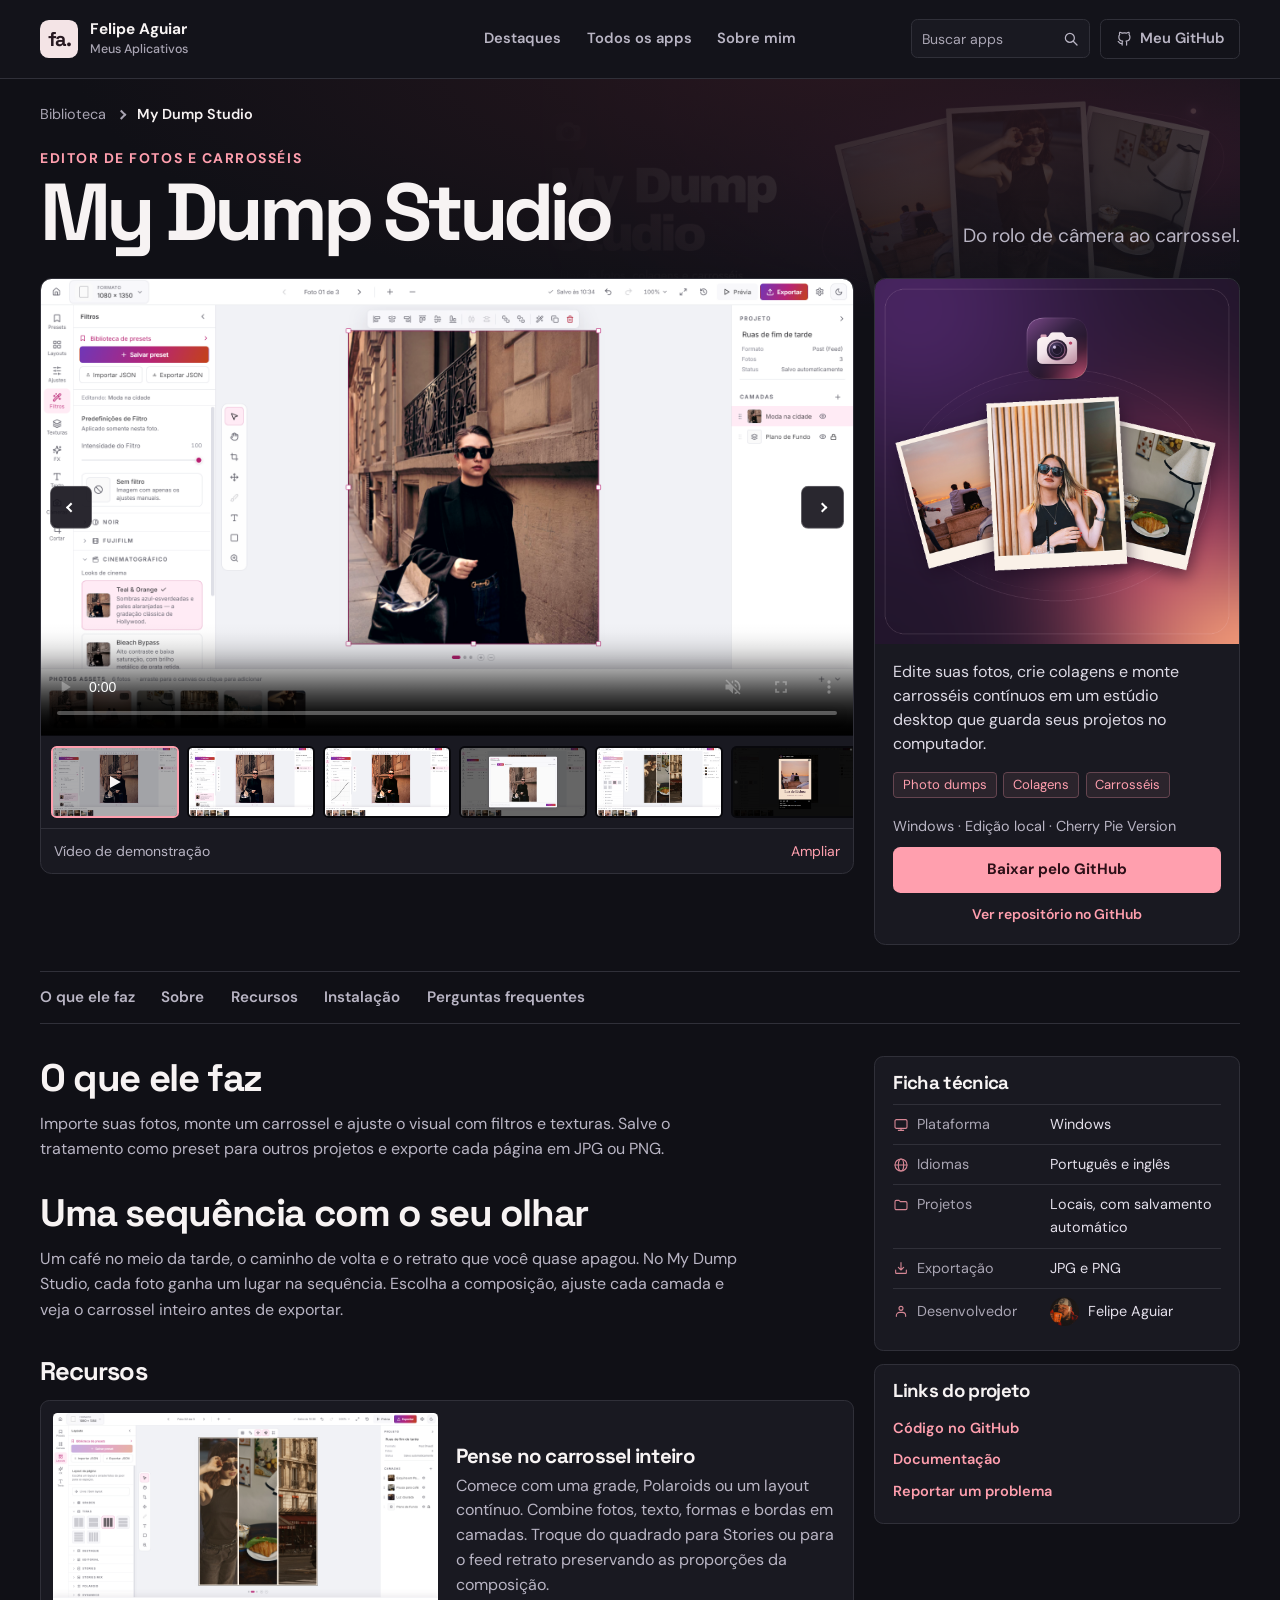
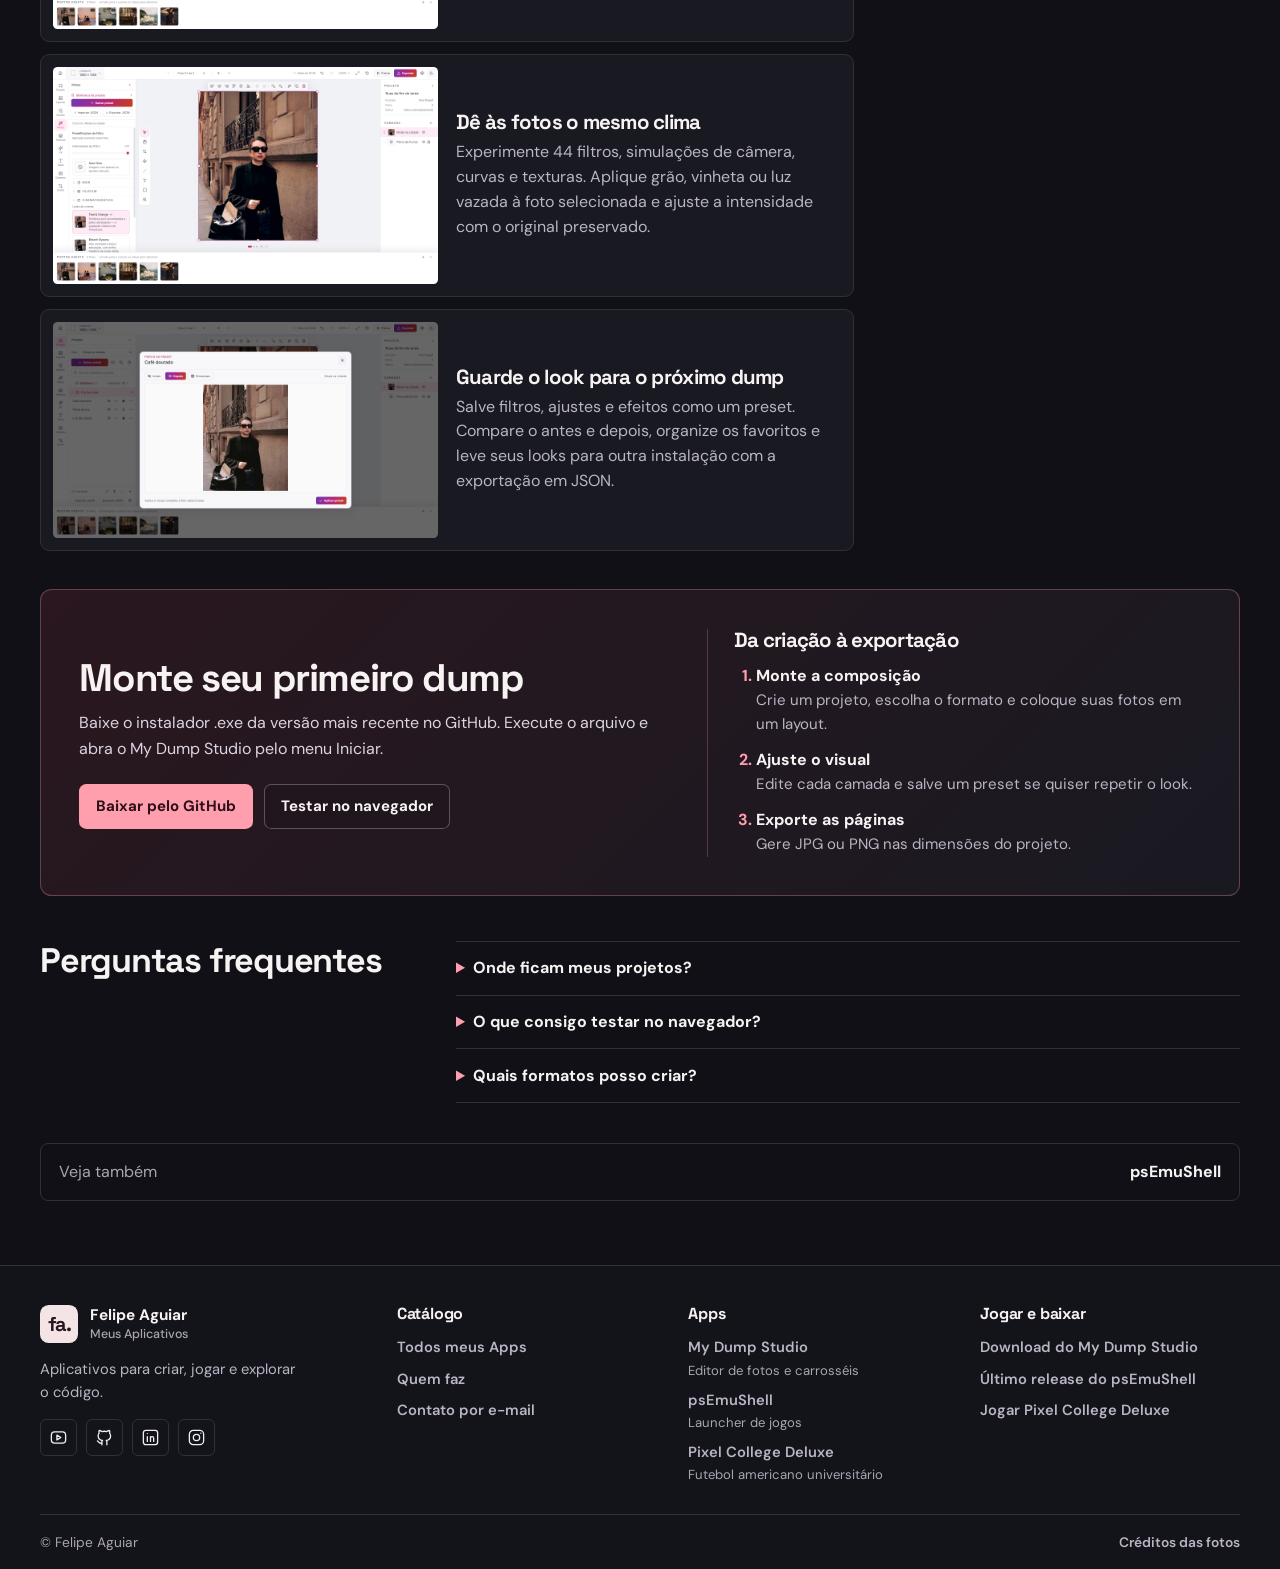
==== commit de2634a8: "Atualiza o download do My Dump Studio" ====
--- a/projetos/dump-studio/index.html
+++ b/projetos/dump-studio/index.html
@@ -92,7 +92,7 @@
         <p>Edite suas fotos, crie colagens e monte carrosséis contínuos em um estúdio desktop que guarda seus projetos no computador.</p>
         <ul class="tags"><li>Photo dumps</li><li>Colagens</li><li>Carrosséis</li></ul>
         <p class="platform"><span class="mobile-info-icon" aria-hidden="true"><svg viewBox="0 0 24 24" width="16" height="16" fill="none" stroke="currentColor" stroke-width="1.65" stroke-linecap="round" stroke-linejoin="round" aria-hidden="true"><rect x="3" y="4" width="18" height="13" rx="2"/><path d="M12 17v3m-4 0h8"/></svg></span><span>Windows · Edição local · Cherry Pie Version</span></p>
-        <a class="button primary" href="https://felipeaguiarcode.github.io/dump-studio/#download" target="_blank" rel="noopener noreferrer">Ir para a página de download</a>
+        <a class="button primary" href="https://github.com/felipeAguiarCode/dump-studio/releases/latest" target="_blank" rel="noopener noreferrer">Baixar pelo GitHub</a>
         <a class="text-link" href="https://github.com/felipeAguiarCode/dump-studio" target="_blank" rel="noopener noreferrer">Ver repositório no GitHub</a>
       </div>
     </aside>
@@ -145,8 +145,8 @@
   <section class="install" id="instalacao" aria-labelledby="install-title">
     <div class="install-copy">
       <h2 id="install-title"><span class="mobile-info-icon" aria-hidden="true"><svg viewBox="0 0 24 24" width="16" height="16" fill="none" stroke="currentColor" stroke-width="1.65" stroke-linecap="round" stroke-linejoin="round" aria-hidden="true"><path d="M12 4v11m-4-4 4 4 4-4M4 15v4a1 1 0 0 0 1 1h14a1 1 0 0 0 1-1v-4"/></svg></span>Monte seu primeiro dump</h2>
-      <p>A página oficial mostra o status do instalador para Windows. Quando ele estiver disponível, execute o arquivo .exe e abra o My Dump Studio pelo menu Iniciar. Enquanto isso, experimente filtros, layouts e exportação em PNG na demo.</p>
-      <div class="actions"><a class="button primary" href="https://felipeaguiarcode.github.io/dump-studio/#download" target="_blank" rel="noopener noreferrer">Ir para a página de download</a><a class="button secondary" href="https://felipeaguiarcode.github.io/dump-studio/#play" target="_blank" rel="noopener noreferrer">Testar no navegador</a></div>
+      <p>Baixe o instalador .exe da versão mais recente no GitHub. Execute o arquivo e abra o My Dump Studio pelo menu Iniciar.</p>
+      <div class="actions"><a class="button primary" href="https://github.com/felipeAguiarCode/dump-studio/releases/latest" target="_blank" rel="noopener noreferrer">Baixar pelo GitHub</a><a class="button secondary" href="https://felipeaguiarcode.github.io/dump-studio/#play" target="_blank" rel="noopener noreferrer">Testar no navegador</a></div>
     </div>
     <div class="install-steps">
       <h3><span class="mobile-info-icon" aria-hidden="true"><svg viewBox="0 0 24 24" width="16" height="16" fill="none" stroke="currentColor" stroke-width="1.65" stroke-linecap="round" stroke-linejoin="round" aria-hidden="true"><rect x="4" y="3" width="16" height="18" rx="2"/><path d="m7 9 1 1 2-2m-3 7 1 1 2-2m3-5h4m-4 6h4"/></svg></span>Da criação à exportação</h3>
@@ -192,7 +192,7 @@
       </nav>
       <nav class="footer-col" aria-label="Jogar e baixar">
         <h2>Jogar e baixar</h2>
-        <a href="https://felipeaguiarcode.github.io/dump-studio/#download" target="_blank" rel="noopener noreferrer">Download do My Dump Studio</a>
+        <a href="https://github.com/felipeAguiarCode/dump-studio/releases/latest" target="_blank" rel="noopener noreferrer">Download do My Dump Studio</a>
         <a href="https://github.com/felipeAguiarCode/psEmuShell/releases/latest" target="_blank" rel="noopener noreferrer">Último release do psEmuShell</a>
         <a href="https://felipeaguiarcode.github.io/pixel-college-deluxe/" target="_blank" rel="noopener noreferrer">Jogar Pixel College Deluxe</a>
       </nav>
